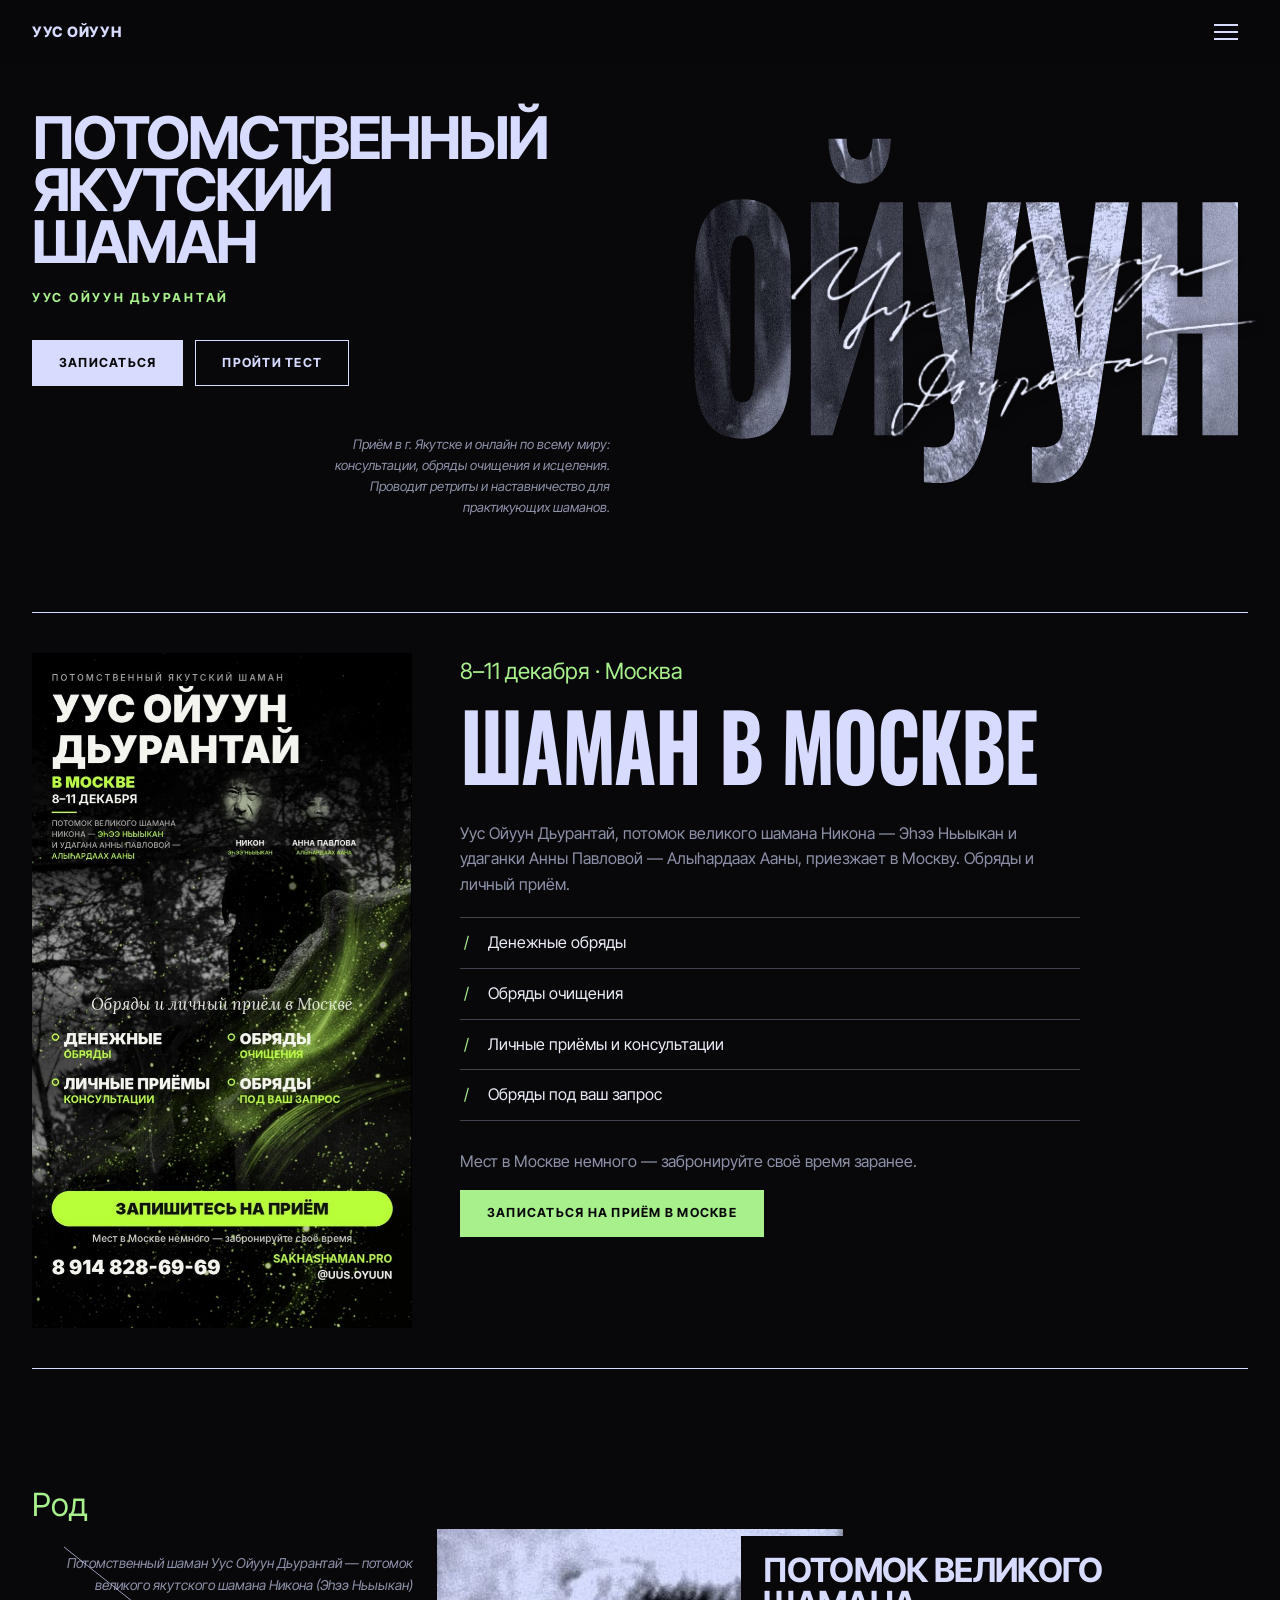
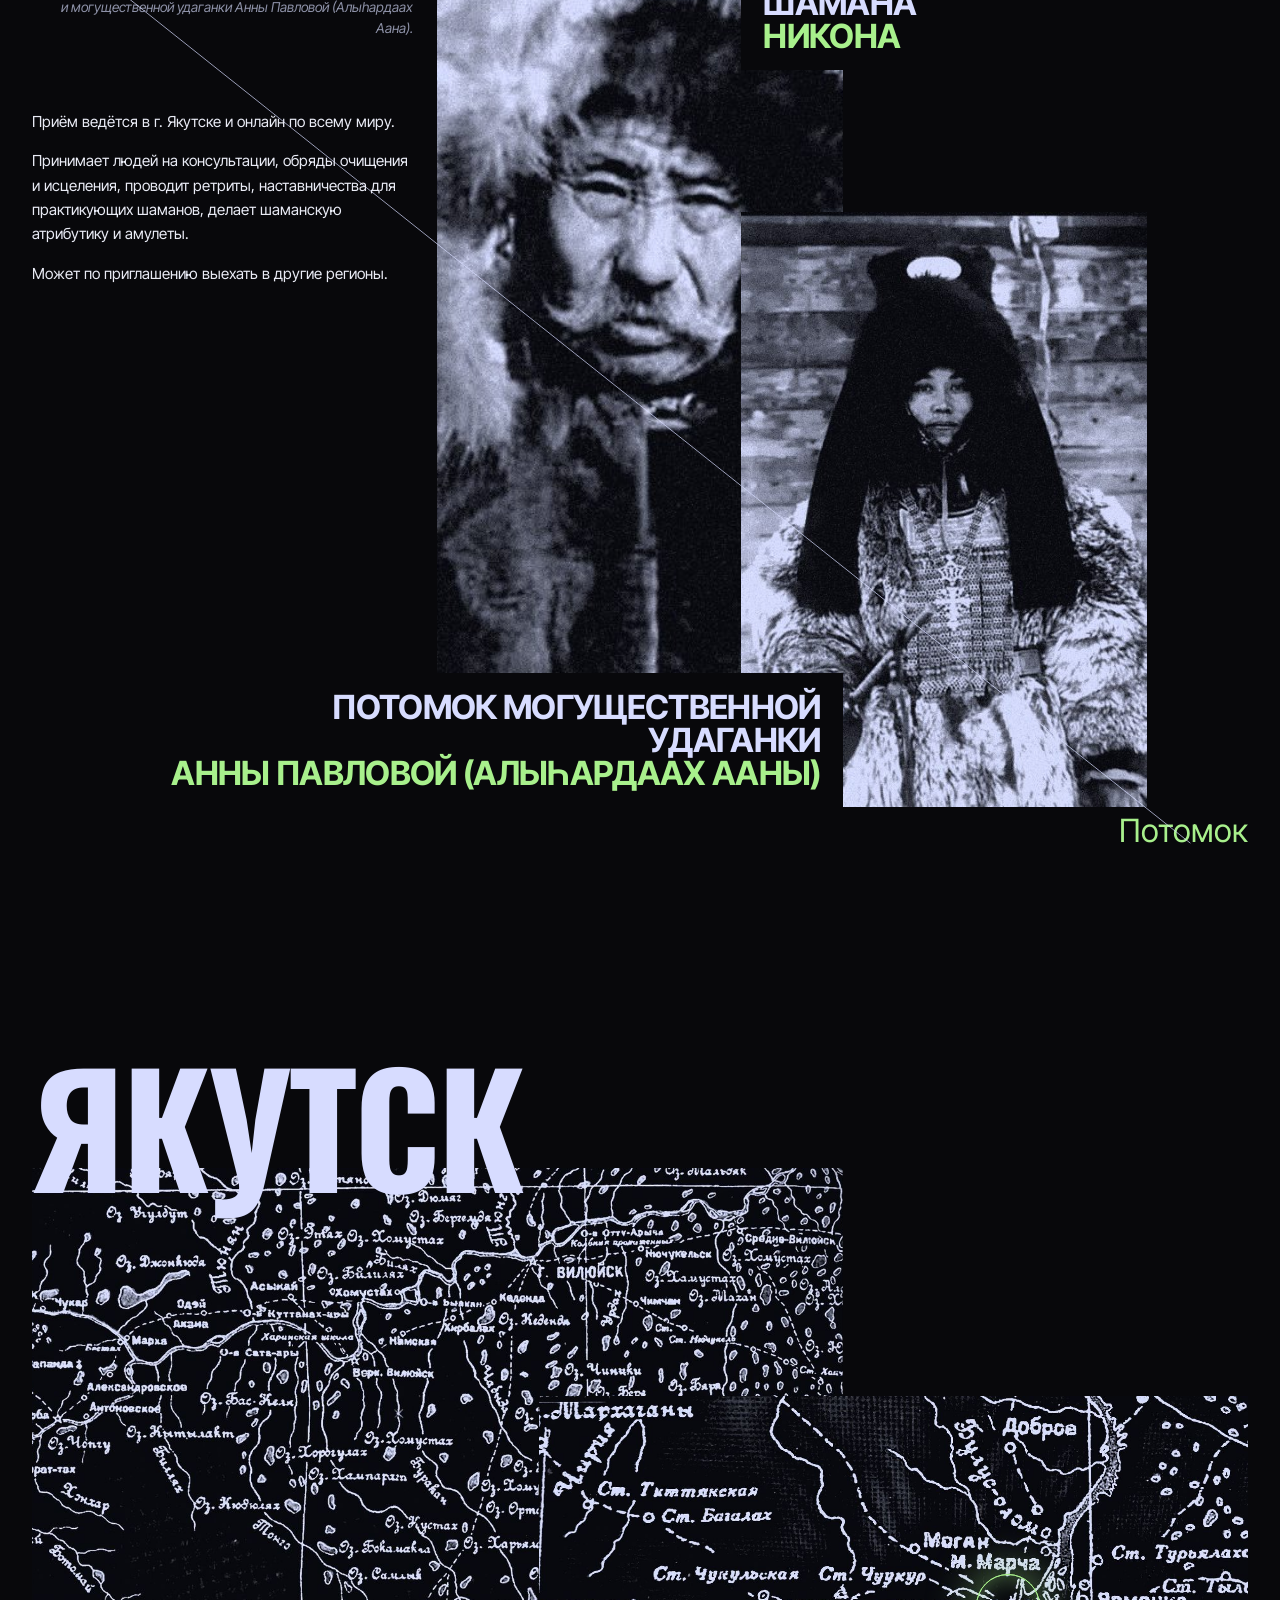
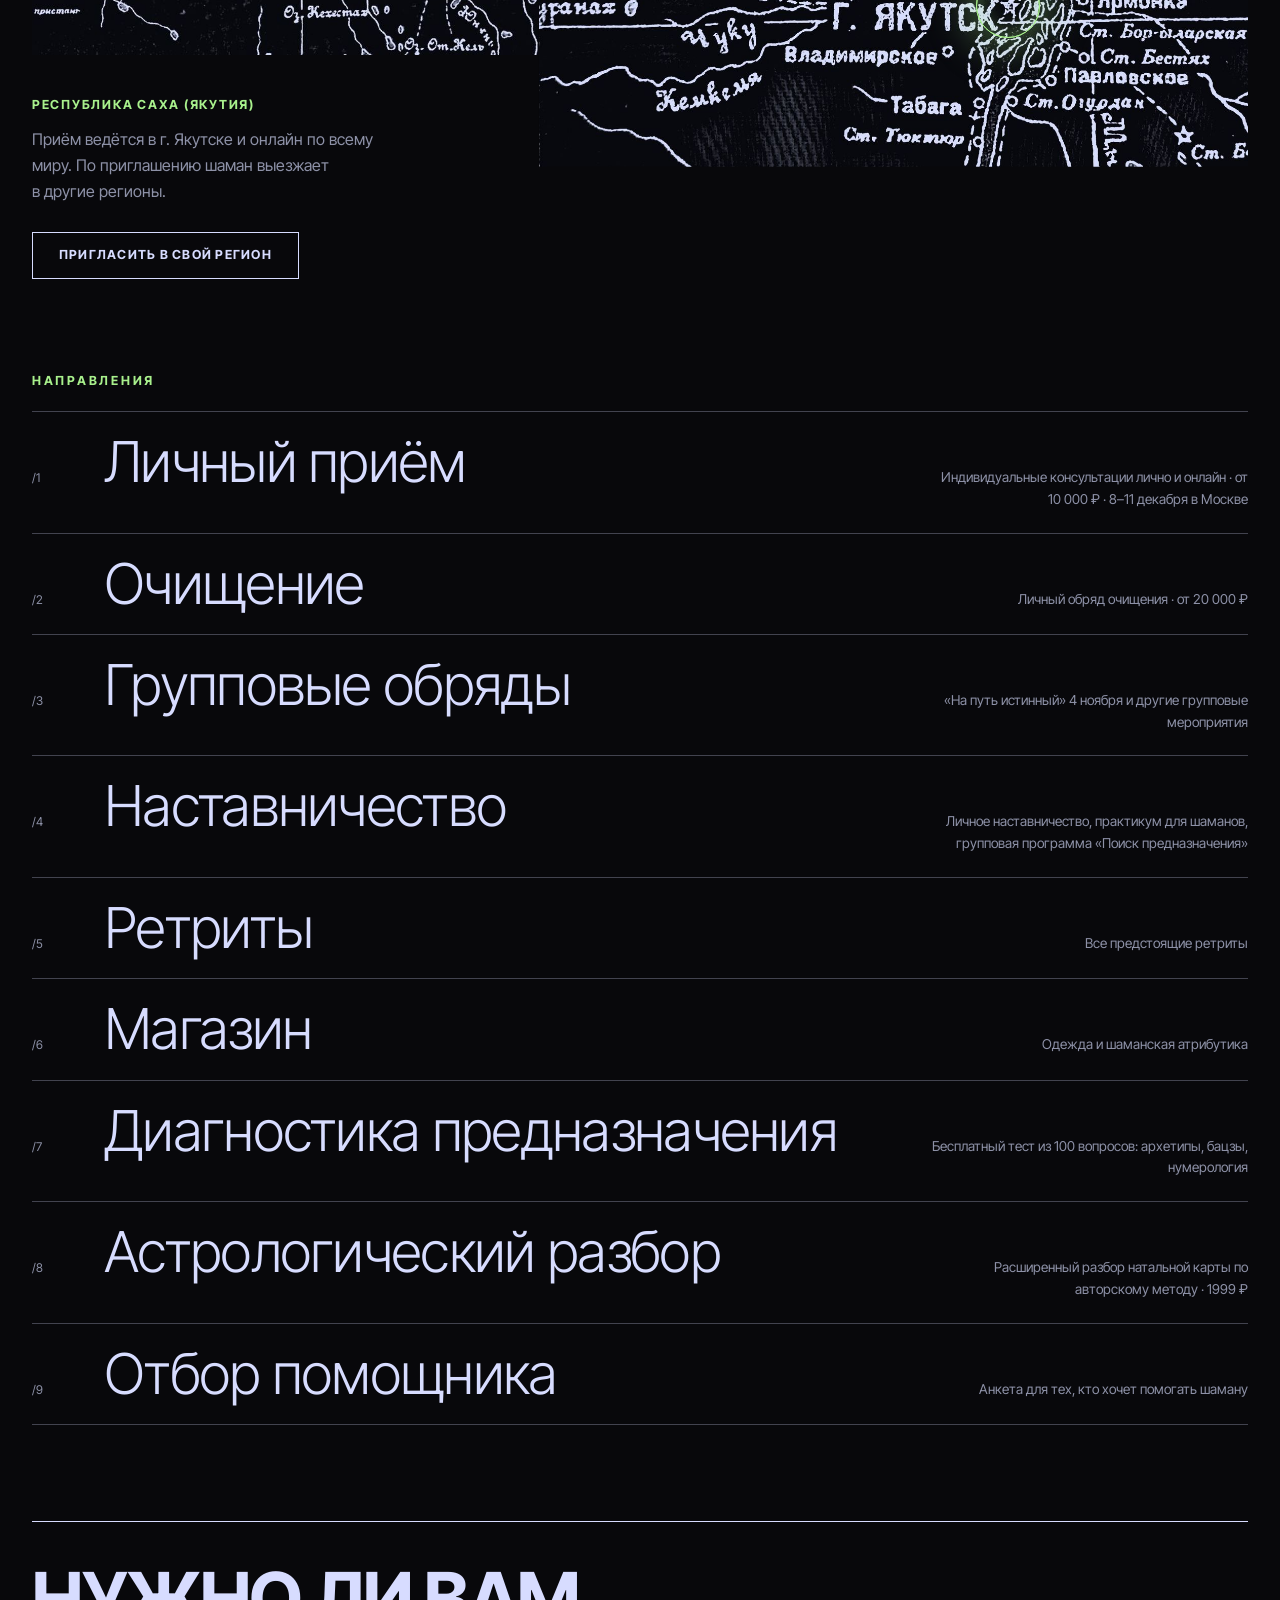
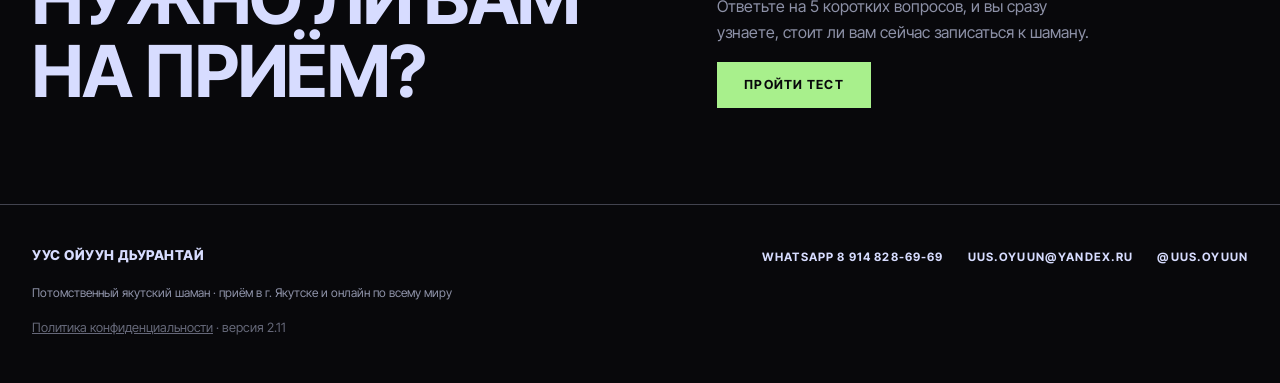
==== index.html @ 23c88236 "Moscow visit Dec 8–11: poster block on the home page and a line in personal consultation Co-Authored" ====
<!doctype html>
<html lang="ru">
<head>
  <meta charset="utf-8">
  <meta name="viewport" content="width=device-width, initial-scale=1">
  <title>Уус Ойуун Дьурантай — потомственный якутский шаман | sakhashaman</title>
  <meta name="description" content="Потомственный якутский шаман Уус Ойуун Дьурантай. Консультации, обряды очищения и исцеления, групповые обряды, ретриты, наставничество, шаманская атрибутика и амулеты. Приём в Якутске и онлайн по всему миру.">
  <meta property="og:title" content="Уус Ойуун Дьурантай — потомственный якутский шаман">
  <meta property="og:description" content="Консультации, обряды очищения и исцеления, ретриты, наставничество, шаманская атрибутика. Якутск.">
  <meta property="og:type" content="website">
  <link rel="icon" href="favicon.svg" type="image/svg+xml">
  <link rel="preconnect" href="https://fonts.googleapis.com">
  <link rel="preconnect" href="https://fonts.gstatic.com" crossorigin>
  <link href="https://fonts.googleapis.com/css2?family=Inter+Tight:ital,wght@0,300;0,400;0,500;0,700;0,800;1,400&family=Oswald:wght@600;700&display=swap" rel="stylesheet">
  <link rel="stylesheet" href="style.css?v=202611021">
</head>
<body>
  <header class="site-header">
    <div class="container header-inner">
      <a href="#home" class="logo" data-tab="home">Уус Ойуун</a>
      <button class="menu-toggle" aria-label="Открыть меню" aria-expanded="false" aria-controls="nav">
        <span></span><span></span><span></span>
      </button>
      <nav id="nav" class="nav" aria-label="Разделы сайта">
        <a href="#home" data-tab="home">Главная</a>
        <a href="#priem" data-tab="priem">Личный приём</a>
        <a href="#ochishchenie" data-tab="ochishchenie">Очищение</a>
        <a href="#gruppovye" data-tab="gruppovye">Групповые обряды</a>
        <a href="#nastavnichestvo" data-tab="nastavnichestvo">Наставничество</a>
        <a href="#retrity" data-tab="retrity">Ретриты</a>
        <a href="#magazin" data-tab="magazin">Магазин</a>
        <a href="#diagnostika" data-tab="diagnostika">Диагностика</a>
        <a href="#astrorazbor" data-tab="astrorazbor">Астроразбор</a>
        <a href="#pomoshnik" data-tab="pomoshnik">Отбор помощника</a>
        <a href="#kontakty" data-tab="kontakty">Контакты</a>
      </nav>
    </div>
  </header>

  <main>
    <!-- ГЛАВНАЯ -->
    <section id="home" class="tab-panel" data-panel="home">

      <!-- Первый экран -->
      <div class="container hero">
        <div class="hero-text">
          <h1 class="hero-title">Потомственный<br>якутский<br>шаман</h1>
          <p class="hero-name">Уус Ойуун Дьурантай</p>
          <div class="hero-actions">
            <a class="btn btn-primary js-wa" data-msg="Здравствуйте! Хочу записаться на консультацию." href="#kontakty">Записаться</a>
            <button class="btn btn-ghost js-quiz-open" type="button">Пройти тест</button>
          </div>
          <p class="hero-note">Приём в г.&nbsp;Якутске и&nbsp;онлайн по всему миру: консультации, обряды очищения и&nbsp;исцеления. Проводит ретриты и&nbsp;наставничество для практикующих шаманов.</p>
        </div>
        <div class="hero-word">
          <span class="photo-word" aria-hidden="true">Ойуун</span>
          <img class="hero-signature" src="img/signature.png" alt="Подпись: Уус Ойуун Дьурантай">
        </div>
      </div>

      <!-- Шаман в Москве -->
      <div class="container">
        <div class="feature feature-poster moscow" id="moskva">
          <figure class="poster">
            <img src="img/moskva-dekabr.jpg" width="720" height="1280" loading="lazy" alt="Афиша: Уус Ойуун Дьурантай в Москве 8–11 декабря — обряды и личный приём">
          </figure>
          <div>
            <p class="eyebrow">8–11 декабря · Москва</p>
            <h2>Шаман в Москве</h2>
            <p>Уус Ойуун Дьурантай, потомок великого шамана Никона — Эһээ Ньыыкан и удаганки Анны Павловой — Алыһардаах Ааны, приезжает в Москву. Обряды и личный приём.</p>
            <ul class="list">
              <li>Денежные обряды</li>
              <li>Обряды очищения</li>
              <li>Личные приёмы и консультации</li>
              <li>Обряды под ваш запрос</li>
            </ul>
            <p>Мест в Москве немного — забронируйте своё время заранее.</p>
            <a class="btn btn-lime js-wa" data-msg="Здравствуйте! Хочу записаться на приём в Москве 8–11 декабря." href="https://wa.me/79148286969" target="_blank" rel="noopener">Записаться на приём в Москве</a>
          </div>
        </div>
      </div>

      <!-- Биография -->
      <div class="container bio">
        <p class="mark bio-mark-top">Род</p>
        <svg class="bio-line" viewBox="0 0 100 100" preserveAspectRatio="none" aria-hidden="true"><line x1="0" y1="0" x2="100" y2="100"/></svg>
        <div class="bio-quote">
          <p>Потомственный шаман Уус Ойуун Дьурантай — потомок великого якутского шамана Никона (Эһээ Ньыыкан) и&nbsp;могущественной удаганки Анны Павловой (Алыһардаах Аана).</p>
        </div>
        <figure class="bio-photo bio-photo-a"><img src="img/shaman.jpg" alt="Якутский шаман в меховой одежде" loading="lazy"></figure>
        <h2 class="bio-bar bio-bar-a">Потомок Великого шамана<br><em>Никона</em></h2>
        <figure class="bio-photo bio-photo-b"><img src="img/udagan.jpg" alt="Якутская удаганка в шапке из медвежьей шкуры и обрядовом наряде" loading="lazy"></figure>
        <h2 class="bio-bar bio-bar-b">Потомок могущественной удаганки<br><em>Анны Павловой (Алыһардаах Ааны)</em></h2>
        <div class="bio-text">
          <p>Приём ведётся в г.&nbsp;Якутске и&nbsp;онлайн по всему миру.</p>
          <p>Принимает людей на консультации, обряды очищения и исцеления, проводит ретриты, наставничества для практикующих шаманов, делает шаманскую атрибутику и&nbsp;амулеты.</p>
          <p>Может по приглашению выехать в другие регионы.</p>
        </div>
        <p class="mark bio-mark-bottom">Потомок</p>
      </div>

      <!-- Карта -->
      <div class="container map">
        <h2 class="map-title">Якутск</h2>
        <figure class="map-old map-old-a"><div class="map-pan"><img src="img/map-vilyuy.jpg" alt="Старая карта Якутии: Вилюйск, Нюрба и озёра вдоль Вилюя" loading="lazy"></div></figure>
        <figure class="map-old map-old-b">
          <div class="map-pan"><img src="img/map-yakutsk.jpg" alt="Старая карта Якутии: город Якутск на Лене" loading="lazy"></div>
          <span class="map-pin" aria-hidden="true"></span>
        </figure>
        <div class="map-text">
          <p class="map-lead">Республика Саха (Якутия)</p>
          <p>Приём ведётся в г.&nbsp;Якутске и&nbsp;онлайн по всему миру. По приглашению шаман выезжает в&nbsp;другие регионы.</p>
          <a class="btn btn-ghost js-wa" data-msg="Здравствуйте! Хотим пригласить вас в наш регион." href="#kontakty">Пригласить в свой регион</a>
        </div>
      </div>

      <!-- Направления -->
      <div class="container services">
        <h2 class="section-title">Направления</h2>
        <ol class="service-list">
          <li><a href="#priem" data-tab="priem"><sup>/1</sup><span class="service-name">Личный приём</span><span class="service-desc">Индивидуальные консультации лично и онлайн · от 10 000 ₽ · 8–11 декабря в Москве</span></a></li>
          <li><a href="#ochishchenie" data-tab="ochishchenie"><sup>/2</sup><span class="service-name">Очищение</span><span class="service-desc">Личный обряд очищения · от 20 000 ₽</span></a></li>
          <li><a href="#gruppovye" data-tab="gruppovye"><sup>/3</sup><span class="service-name">Групповые обряды</span><span class="service-desc">«На путь истинный» 4 ноября и другие групповые мероприятия</span></a></li>
          <li><a href="#nastavnichestvo" data-tab="nastavnichestvo"><sup>/4</sup><span class="service-name">Наставничество</span><span class="service-desc">Личное наставничество, практикум для шаманов, групповая программа «Поиск предназначения»</span></a></li>
          <li><a href="#retrity" data-tab="retrity"><sup>/5</sup><span class="service-name">Ретриты</span><span class="service-desc">Все предстоящие ретриты</span></a></li>
          <li><a href="#magazin" data-tab="magazin"><sup>/6</sup><span class="service-name">Магазин</span><span class="service-desc">Одежда и шаманская атрибутика</span></a></li>
          <li><a href="#diagnostika" data-tab="diagnostika"><sup>/7</sup><span class="service-name">Диагностика предназначения</span><span class="service-desc">Бесплатный тест из 100 вопросов: архетипы, бацзы, нумерология</span></a></li>
          <li><a href="#astrorazbor" data-tab="astrorazbor"><sup>/8</sup><span class="service-name">Астрологический разбор</span><span class="service-desc">Расширенный разбор натальной карты по авторскому методу · 1999 ₽</span></a></li>
          <li><a href="#pomoshnik" data-tab="pomoshnik"><sup>/9</sup><span class="service-name">Отбор помощника</span><span class="service-desc">Анкета для тех, кто хочет помогать шаману</span></a></li>
        </ol>
      </div>

      <!-- Тест -->
      <div class="container">
        <div class="quiz-teaser">
          <h2>Нужно ли вам<br>на приём?</h2>
          <div>
            <p>Ответьте на 5 коротких вопросов, и вы сразу узнаете, стоит ли вам сейчас записаться к шаману.</p>
            <button class="btn btn-lime js-quiz-open" type="button">Пройти тест</button>
          </div>
        </div>
      </div>
    </section>

    <!-- 1. ЛИЧНЫЙ ПРИЁМ -->
    <section id="priem" class="tab-panel" data-panel="priem" hidden>
      <div class="container page">
        <p class="eyebrow">/1</p>
        <h1>Личный приём</h1>
        <p class="page-lead">Индивидуальные консультации · лично и онлайн · от 10 000 ₽</p>
        <div class="page-grid">
          <div>
            <p>
              На личной консультации шаман выслушает ваш вопрос и обратится к духам, чтобы увидеть
              причины происходящего и подсказать путь. Можно прийти с вопросами о здоровье, семье,
              роде, работе, жизненном выборе.
            </p>
            <h3>Онлайн-приём</h3>
            <p>
              Если вы живёте в другом городе или стране, консультация проходит онлайн по видеосвязи.
              Время согласуется заранее, удобный способ связи обсуждается при записи.
            </p>
            <h3>Как проходит</h3>
            <ul class="list">
              <li>Очная встреча в г. Якутске</li>
              <li>Онлайн-приём по видеосвязи из любого города</li>
              <li>По приглашению — выезд в другие регионы</li>
              <li>Время и формат согласуются заранее</li>
            </ul>
          </div>
          <div class="cta-box">
            <p class="cta-moscow"><b>8–11 декабря — приём в Москве.</b> Мест немного.</p>
            <a class="btn btn-lime js-wa" data-msg="Здравствуйте! Хочу записаться на приём в Москве 8–11 декабря." href="https://wa.me/79148286969" target="_blank" rel="noopener">Записаться в Москве</a>
            <p class="price" style="font-size:2rem;font-weight:800;color:var(--frost);margin:14px 0 4px">от 10 000 ₽</p>
            <h3>Записаться на приём</h3>
            <p>Напишите в WhatsApp — согласуем удобный день и время.</p>
            <a class="btn btn-primary js-wa" data-msg="Здравствуйте! Хочу записаться на личную консультацию." href="#kontakty">Написать в WhatsApp</a>
            <a class="btn btn-ghost js-wa" data-msg="Здравствуйте! Хочу записаться на онлайн-приём." href="#kontakty">Записаться онлайн</a>
            <p class="cta-note">Не уверены, нужно ли вам на приём?</p>
            <button class="btn btn-ghost js-quiz-open" type="button">Пройти тест</button>
          </div>
        </div>
      </div>
    </section>

    <!-- 2. ОЧИЩЕНИЕ -->
    <section id="ochishchenie" class="tab-panel" data-panel="ochishchenie" hidden>
      <div class="container page">
        <p class="eyebrow">/2</p>
        <h1>Очищение</h1>
        <p class="page-lead">Личный обряд очищения · от 20 000 ₽</p>
        <div class="page-grid">
          <div>
            <p>
              Обряд очищения снимает тяжесть, накопившуюся на человеке, его доме или роде, и
              восстанавливает связь с силами природы. Шаман также проводит обряды исцеления.
            </p>
            <h3>Перед обрядом</h3>
            <ul class="list">
              <li>Свяжитесь заранее, чтобы выбрать дату</li>
              <li>Шаман расскажет, как подготовиться</li>
              <li>Обряд может быть индивидуальным или для семьи</li>
            </ul>
          </div>
          <div class="cta-box">
            <p class="price" style="font-size:2rem;font-weight:800;color:var(--frost);margin:0 0 4px">от 20 000 ₽</p>
            <p class="cta-note">Личный обряд</p>
            <h3>Записаться на очищение</h3>
            <p>Оставьте заявку в WhatsApp или напишите на почту.</p>
            <a class="btn btn-primary js-wa" data-msg="Здравствуйте! Хочу записаться на обряд очищения." href="#kontakty">Написать в WhatsApp</a>
            <a class="btn btn-ghost" href="mailto:uus.oyuun@yandex.ru?subject=Запись%20на%20обряд%20очищения">Написать на почту</a>
          </div>
        </div>
      </div>
    </section>

    <!-- 3. ГРУППОВЫЕ ОБРЯДЫ -->
    <section id="gruppovye" class="tab-panel" data-panel="gruppovye" hidden>
      <div class="container page">
        <p class="eyebrow">/3</p>
        <h1>Групповые обряды</h1>
        <p class="page-lead">«На путь истинный» и другие групповые мероприятия</p>
        <div class="feature feature-poster">
          <figure class="poster">
            <img src="img/obryad-put.jpg" width="900" height="1600" loading="lazy" alt="Афиша обряда «Сөптөөх суолга турунуу» 4 ноября: шаман с бубном в зимнем лесу">
          </figure>
          <div>
            <p class="eyebrow">4 ноября · с 12:00 · этно-комплекс «Атласов парк» · 3000 ₽ с человека</p>
            <h2>«На путь истинный»</h2>
            <p>
              Групповой обряд для тех, кто чувствует, что сбился с пути, кому не хватает сил,
              кого тревожат беспокойство и страх. Шаман и его ученики работают с бубном, чтобы
              помочь найти свою дорогу и выправить внутреннее состояние.
            </p>
            <ul class="list">
              <li>Тойук — обрядовое песнопение-обращение к духам, очищение</li>
              <li>Обряд: сильная работа с бубном</li>
              <li>Амулет — получат 20 человек, которых отберёт шаман</li>
              <li>Откровенный разговор, ответы на вопросы и советы</li>
            </ul>
            <p>Количество мест ограничено, участие только по предварительной записи.</p>
            <a class="btn btn-primary js-wa" data-msg="Здравствуйте! Хочу участвовать в обряде «На путь истинный» 4 ноября в 12:00." href="#kontakty">Записаться на 4 ноября</a>

            <div class="sah" lang="sah">
              <h3>Сөптөөх суолга турунуу</h3>
              <p><b>Сэтинньи 4 күнүгэр</b><br>Уус Ойуун Дьурантай анал сиэр-туом киэһэтигэр ыҥырар!</p>
              <p>Олоххутугар суолгут буккуллубут курдук буолбут, сэниэҕит тиийбэт, ис санааҕыт тыҥааһыннаах (тревожнай) уонна куттал баар буоллаҕына, бу алгыстаах сиэргэ эрдэттэн суруттарыҥ.</p>
              <p>Бу киэһэ Уус Ойуун Дьурантай уонна кини уһуйуллааччылара күүстээх нэҥири хамсатан, олоххутугар сөптөөх суолу буларгытыгар уонна ис туруккутун көннөрөргө анаан үлэлиэхтэрэ.</p>
              <p><b>Киэһэ хаамыыта (программа):</b></p>
              <ul class="list">
                <li>Тойук, ыраастаныы</li>
                <li>Сиэр-туом (дүҥүрүнэн күүстээх үлэ)</li>
                <li>Харысхал туруоруута</li>
                <li>Ирэ-хоро кэпсэтии, сүбэ-ама</li>
              </ul>
              <p>
                Буолар күнэ: Сэтинньи 4 күнэ<br>
                Буолар сирэ: «Атласов парк» этно-комплекс<br>
                Саҕаланар бириэмэтэ: 12:00 чаастан<br>
                Киирии төлөбүрэ: 3000 солк.
              </p>
              <p><b>Миэстэ хааччахтаах, эрдэттэн сурутуунан эрэ!</b><br>Билсэр нүөмэргит: <a href="https://wa.me/79148286969" target="_blank" rel="noopener">+79148286969</a></p>
            </div>
          </div>
        </div>
        <h3>Другие мероприятия</h3>
        <p>
          Шаман проводит групповые обряды для коллективов, семей и сообществ, в том числе по
          приглашению в других регионах. Расписание ближайших обрядов уточняйте в WhatsApp
          или в Instagram <a href="https://instagram.com/uus.oyuun" target="_blank" rel="noopener">@uus.oyuun</a>.
        </p>
      </div>
    </section>

    <!-- 4. НАСТАВНИЧЕСТВО -->
    <section id="nastavnichestvo" class="tab-panel" data-panel="nastavnichestvo" hidden>
      <div class="container page">
        <p class="eyebrow">/4</p>
        <h1>Наставничество</h1>
        <p class="page-lead">Личное наставничество · практикум для шаманов · поиск предназначения</p>

        <div class="feature feature-poster" id="lichnoe-nastavnichestvo">
          <figure class="poster">
            <video src="video/nastavnichestvo.mp4" poster="img/nastavnichestvo.jpg" width="720" height="992" autoplay muted loop playsinline preload="metadata" aria-label="Афиша личного наставничества: шаман с бубном, вокруг бубна светится энергия"></video>
          </figure>
          <div>
            <p class="eyebrow">Программа наставничества · 2 места</p>
            <h2>Личное наставничество</h2>
            <p>Путь от первых знаний до самостоятельной практики — у шамана Уус Ойуун Дьурантай, потомка великого шамана Никона — Эһээ Ньыыкан и удаганки Анны Павловой — Алыһардаах Ааны. Для тех, кто почувствовал призвание или уже идёт по шаманскому пути и хочет опоры в традиции рода.</p>
            <ul class="list">
              <li>Личная работа с шаманом</li>
              <li>Теория и практика</li>
              <li>Обряд благословения</li>
              <li>Сопровождение первых сессий</li>
            </ul>
            <p class="price">стоимость — по запросу</p>
            <p>В программе 2 места. Напишите в WhatsApp — шаман расскажет о программе и стоимости.</p>
            <a class="btn btn-primary js-wa" data-msg="Здравствуйте! Хочу записаться на личное наставничество." href="https://wa.me/79148286969" target="_blank" rel="noopener">Записаться</a>
          </div>
        </div>

        <div class="feature" id="praktikum">
          <p class="eyebrow">Ноябрь — декабрь · 4 дня · очно в Якутске · 16:00–20:00</p>
          <h2>Практикум для шаманов</h2>
          <p>Практические занятия для практикующих шаманов и удаганок: защита, большие обряды, транс, работа с сущностями и лечение — по методикам рода Никона. Занятия проходят очно в Якутске, каждый день с 16:00 до 20:00.</p>
          <div class="events">
            <article class="event">
              <div class="event-date"><span class="event-day">28</span><span class="event-month">ноября · суббота · 16:00–20:00</span></div>
              <div class="event-body">
                <h3>Защита и большие обряды</h3>
                <p>Способы защиты шамана на обрядах. Как проводить большие обряды. Как безопасно входить в транс и выходить из него. Конкретные вещи-сопровождающие.</p>
              </div>
            </article>
            <article class="event">
              <div class="event-date"><span class="event-day">29</span><span class="event-month">ноября · воскресенье · 16:00–20:00</span></div>
              <div class="event-body">
                <h3>Абаасы и сущности</h3>
                <p>Борьба и изгнание абаасы и сущностей, охота.</p>
              </div>
            </article>
            <article class="event">
              <div class="event-date"><span class="event-day">5</span><span class="event-month">декабря · суббота · 16:00–20:00</span></div>
              <div class="event-body">
                <h3>Лечение</h3>
                <p>Кейсы лечения, методики от Никона.</p>
              </div>
            </article>
            <article class="event">
              <div class="event-date"><span class="event-day">6</span><span class="event-month">декабря · воскресенье · 16:00–20:00</span></div>
              <div class="event-body">
                <h3>Разбор и советы</h3>
                <p>Разбор, ответы на вопросы и советы шаманам. Разбор техник присутствующих (по желанию), исправление техники по запросу.</p>
              </div>
            </article>
          </div>
          <ul class="list price-list">
            <li><span>Все 4 дня</span><b>80 000 ₽</b></li>
            <li><span>Один уикенд (2 дня)</span><b>50 000 ₽</b></li>
            <li><span>Один день</span><b>30 000 ₽</b></li>
          </ul>
          <a class="btn btn-primary js-wa" data-msg="Здравствуйте! Хочу на практикум для шаманов в Якутске (28–29 ноября, 5–6 декабря, 16:00–20:00)." href="#kontakty">Записаться на практикум</a>
        </div>

        <div class="feature feature-poster" id="soprovozhdenie">
          <figure class="poster">
            <video src="video/poisk-prednaznacheniya.mp4" poster="img/poisk-prednaznacheniya.jpg" width="720" height="1288" autoplay muted loop playsinline preload="metadata" aria-label="Разные люди стоят у света, энергия по спирали поднимается к сфере мечтаний: путешествия, машина, дом, учёба, искусство, кухня, спорт"></video>
          </figure>
          <div>
            <p class="eyebrow">Групповая программа · до 15 человек · 13 ноября — 12 декабря</p>
            <h2>Поиск предназначения</h2>
            <p>Месяц групповой работы для тех, кто в поиске себя и своего дела. Шаман и психолог помогают понять, в чём ваш путь и дар, и пройти от вопроса «кто я и чем мне заниматься» до первых шагов в своём деле.</p>
            <ul class="list">
              <li>Групповая работа с психологом, арт-терапия, медитации</li>
              <li>Индивидуальная работа с шаманом</li>
              <li>Индивидуальная работа с психологом</li>
              <li>Групповая работа с шаманом</li>
              <li>Обряд и мини-выпускной</li>
            </ul>
            <ul class="list price-list">
              <li><span>Даты</span><b>13 ноября — 12 декабря</b></li>
              <li><span>Занятия</span><b>по выходным с 10:00</b></li>
              <li><span>Группа</span><b>до 15 человек</b></li>
            </ul>
            <p class="price" data-until="2026-11-12T00:00:00+09:00" data-after="80 000 ₽">49 000 ₽</p>
            <p data-until="2026-11-12T00:00:00+09:00" data-after="">Цена 49 000 ₽ — при записи до 11 ноября включительно. С 12 ноября — 80 000 ₽.</p>
            <p>Чтобы понять себя ещё до начала, можно пройти бесплатную <a href="#diagnostika" data-tab="diagnostika">диагностику предназначения</a> или <a href="#astrorazbor" data-tab="astrorazbor">астрологический разбор</a>.</p>
            <a class="btn btn-primary js-wa" data-msg="Здравствуйте! Хочу на групповую программу «Поиск предназначения» (13 ноября — 12 декабря)." href="#kontakty">Записаться в группу</a>
          </div>
        </div>
      </div>
    </section>

    <!-- 5. РЕТРИТЫ -->
    <section id="retrity" class="tab-panel" data-panel="retrity" hidden>
      <div class="container page">
        <p class="eyebrow">/5</p>
        <h1>Ретриты</h1>
        <p class="page-lead">Все предстоящие ретриты</p>
        <p>
          Ретрит — это несколько дней на земле Якутии вдали от городской суеты: обряды, практики,
          общение с шаманом и природой.
        </p>
        <!-- Чтобы добавить ретрит: скопируйте блок <article class="event"> и заполните дату, название и описание. -->
        <div class="events">
          <article class="event">
            <div class="event-date"><span class="event-day">—</span><span class="event-month">Дата уточняется</span></div>
            <div class="event-body">
              <h3>Ближайший ретрит</h3>
              <p>Даты и программа предстоящих ретритов публикуются в Instagram
                <a href="https://instagram.com/uus.oyuun" target="_blank" rel="noopener">@uus.oyuun</a>.
                Чтобы узнать подробности и забронировать место, напишите в WhatsApp.</p>
              <a class="btn btn-primary js-wa" data-msg="Здравствуйте! Хочу узнать о ближайшем ретрите." href="#kontakty">Узнать подробности</a>
            </div>
          </article>
        </div>
      </div>
    </section>

    <!-- 6. МАГАЗИН -->
    <section id="magazin" class="tab-panel" data-panel="magazin" hidden>
      <div class="container page">
        <p class="eyebrow">/6</p>
        <h1>Магазин</h1>
        <p class="page-lead">Одежда и шаманская атрибутика</p>
        <p>
          Все изделия шаман создаёт сам, по традициям саха. Возможно изготовление на заказ.
          Чтобы узнать цену и наличие, нажмите «Заказать».
        </p>
        <div class="feature feature-poster shop-featured" id="amulet-gagara">
          <figure class="poster">
            <video src="video/gagara.mp4" poster="img/amulet-zashchitnyy-2.jpg" width="720" height="1002" autoplay muted loop playsinline preload="metadata" aria-label="Амулет «Гагара»: энергия из бубна шамана входит в металлическую птицу"></video>
          </figure>
          <div>
            <p class="eyebrow">В наличии · 8 000 ₽</p>
            <h2>Амулет «Гагара»</h2>
            <p>Оберег от потомков великого шамана Никона — Эhээ Ньыыкан и удаганки Анны Павловой — Алыhардаах Ааны, от Уус Ойуун Дьурантай. Защитный оберег в виде гагары — птицы, которая соединяет миры. Ручная работа, металлический сплав.</p>
            <ul class="list">
              <li>Защищает от негативной энергии</li>
              <li>Даёт силу и уверенность</li>
              <li>Связь с природой и родом</li>
              <li>Ручная работа, металлический сплав</li>
            </ul>
            <p class="price">8 000 ₽</p>
            <p>Доставка Почтой России входит в стоимость. По Якутску — доставка по адресу, по согласованию.</p>
            <a class="btn btn-primary js-wa" data-msg="Здравствуйте! Хочу купить амулет «Гагара» за 8 000 ₽." href="#kontakty">Купить амулет</a>
          </div>
        </div>

        <div class="feature feature-poster shop-featured" id="amulet-lunnyy-zayats">
          <figure class="poster">
            <video src="video/lunnyy-zayats.mp4" poster="img/lunnyy-zayats-poster.jpg" width="720" height="992" autoplay muted loop playsinline preload="metadata" aria-label="Оберег здоровья «Лунный заяц» — металлический заяц на полумесяце"></video>
          </figure>
          <div>
            <p class="eyebrow">В наличии · 10 000 ₽</p>
            <h2>Оберег «Лунный заяц»</h2>
            <p>Оберег здоровья для защиты от болезней — от потомков великого шамана Никона — Эhээ Ньыыкан и удаганки Анны Павловой — Алыhардаах Ааны, от Уус Ойуун Дьурантай. Как лунный заяц легко уходит от погони — так и оберег уводит хвори прочь.</p>
            <ul class="list">
              <li>Оберегает здоровье от болезней</li>
              <li>Лунная сила восстанавливает энергию</li>
              <li>Связь с природой и родом</li>
              <li>Металл, ручная работа</li>
            </ul>
            <p class="price">10 000 ₽</p>
            <p>В наличии. Доступен корпоративный заказ — для коллективов и в подарок партнёрам. Доставка Почтой России входит в стоимость. По Якутску — доставка по адресу, по согласованию.</p>
            <div class="shop-actions">
              <a class="btn btn-primary js-wa" data-msg="Здравствуйте! Хочу купить оберег «Лунный заяц» за 10 000 ₽." href="#kontakty">Купить оберег</a>
              <a class="btn btn-ghost js-wa" data-msg="Здравствуйте! Интересует корпоративный заказ оберегов «Лунный заяц»." href="#kontakty">Корпоративный заказ</a>
            </div>
          </div>
        </div>

        <div class="feature feature-poster shop-featured" id="shamanskaya-odezhda">
          <figure class="poster">
            <img src="img/zhilet-udagan.jpg" width="720" height="960" loading="lazy" alt="Обрядовый нарядный жилет для удаган: светлая кожа, мех на проймах, на груди горностай и гагара">
          </figure>
          <div>
            <p class="eyebrow">Шаманская одежда · под заказ</p>
            <h2>Обрядовый нарядный жилет для удаган</h2>
            <p>Мы шьём защитную обрядовую одежду из различных типов кожи. Шаман видит ваших тотемных и усиливает их в металлических оберегах шаманской одежды.</p>
            <ul class="list">
              <li>Тотемные: горностай, гагара</li>
              <li>Разные типы кожи, отделка мехом</li>
              <li>Металлические обереги с тотемными животными</li>
              <li>Ручная работа</li>
            </ul>
            <p>Фасон, кожу и тотемы обсуждаем при заказе, стоимость — по запросу.</p>
            <a class="btn btn-primary js-wa" data-msg="Здравствуйте! Хочу заказать шаманскую одежду (обрядовый жилет)." href="https://wa.me/79148286969" target="_blank" rel="noopener">Заказать</a>
          </div>
        </div>

        <!-- Чтобы добавить товар: скопируйте блок <article class="product">, укажите название, описание и, при желании, фото в <div class="product-img">. -->
        <div class="products">
          <article class="product">
            <div class="product-img"><svg viewBox="0 0 100 100" aria-hidden="true"><circle cx="50" cy="50" r="38" fill="none" stroke="currentColor" stroke-width="2"/><circle cx="50" cy="50" r="30" fill="none" stroke="currentColor" stroke-width="1"/><path d="M50 20v60M20 50h60" stroke="currentColor" stroke-width="1.5"/></svg></div>
            <h3>Шаманский бубен (дүҥүр)</h3>
            <p>Изготавливается вручную на заказ.</p>
            <a class="btn btn-small js-wa" data-msg="Здравствуйте! Интересует шаманский бубен." href="#kontakty">Заказать</a>
          </article>
          <article class="product">
            <div class="product-img"><img src="img/zhilet-udagan.jpg" loading="lazy" alt="Обрядовый жилет для удаган"></div>
            <h3>Шаманская одежда</h3>
            <p>Защитная обрядовая одежда из разных типов кожи. Шаман смотрит ваших тотемных животных и усиливает их.</p>
            <a class="btn btn-small js-wa" data-msg="Здравствуйте! Интересует шаманская одежда." href="#kontakty">Заказать</a>
          </article>
          <article class="product">
            <div class="product-img"><img src="img/amulet-zashchitnyy-2.jpg" loading="lazy" alt="Амулет «Гагара»"></div>
            <h3>Амулеты</h3>
            <p>«Гагара» — 8 000 ₽ и «Лунный заяц» — 10 000 ₽, в наличии. Доставка Почтой России включена.</p>
            <a class="btn btn-small js-wa" data-msg="Здравствуйте! Интересуют амулеты." href="#kontakty">Заказать</a>
          </article>
          <article class="product">
            <div class="product-img"><svg viewBox="0 0 100 100" aria-hidden="true"><path d="M50 12v76" stroke="currentColor" stroke-width="2"/><path d="M50 30l-16-10M50 30l16-10M50 50l-20-10M50 50l20-10M50 70l-14-8M50 70l14-8" stroke="currentColor" stroke-width="1.5"/></svg></div>
            <h3>Шаманская атрибутика</h3>
            <p>Предметы для обрядов и практики.</p>
            <a class="btn btn-small js-wa" data-msg="Здравствуйте! Интересует шаманская атрибутика." href="#kontakty">Заказать</a>
          </article>
        </div>
      </div>
    </section>

    <!-- 7. ДИАГНОСТИКА ПРЕДНАЗНАЧЕНИЯ (вопросы и расчёты в diag.js) -->
    <section id="diagnostika" class="tab-panel" data-panel="diagnostika" hidden>
      <div class="container page">
        <p class="eyebrow">/7</p>
        <h1>Диагностика предназначения</h1>
        <p class="page-lead">Распаковка личности · 5 блоков по 20 вопросов · 15–20 минут</p>
        <div class="diag-intro">
          <p>Тест помогает понять, что вам по-настоящему нравится делать, в чём ваш талант и как превратить его в доход. В основе — архетипы личности, психологический портрет, учение о пяти стихиях, а по дате рождения считаются бацзы, нумерология и знак зодиака.</p>
          <p>Отвечайте быстро, первым чувством. Ответы сохраняются в вашем браузере, поэтому можно прерваться и продолжить позже.</p>
        </div>
        <div id="diag" class="diag" aria-live="polite">
          <div class="diag-stage"></div>
        </div>
      </div>
    </section>

    <!-- 8. АСТРОЛОГИЧЕСКИЙ РАЗБОР (платный; расчёты в astro-calc.js, отчёт в astro.js) -->
    <section id="astrorazbor" class="tab-panel" data-panel="astrorazbor" hidden>
      <div class="container page">
        <p class="eyebrow">/8</p>
        <h1>Астрологический разбор</h1>
        <p class="page-lead">Авторский метод · расширенный разбор натальной карты · 1999 ₽</p>
        <div class="astro-intro">
          <p>Полный портрет человека по всем фронтам: психологические тесты и профориентация, западная и ведическая астрология, китайская астрология бацзы и астрокартография. Все методы сведены в один ответ без противоречий: кто вы, в каком деле раскроетесь, где и когда действовать.</p>
          <ul class="astro-includes">
            <li><sup>/1</sup>Психологический портрет: тест «Большая пятёрка» и архетипы Юнга</li>
            <li><sup>/2</sup>Профориентация по Холланду и подходящие профессии</li>
            <li><sup>/3</sup>Западный гороскоп: планеты, дома, аспекты, узлы, Лилит</li>
            <li><sup>/4</sup>Ведическая астрология: лагна, накшатры, Раху и Кету, даши</li>
            <li><sup>/5</sup>Бацзы: четыре столпа, полезные стихии, звёзды, такты удачи</li>
            <li><sup>/6</sup>Астрокартография: города для карьеры, денег, любви и жизни</li>
            <li><sup>/7</sup>Периоды жизни по десятилетиям и рекомендации</li>
          </ul>
          <p>Понадобятся дата, время и место рождения. Если время неизвестно, разбор всё равно будет, но без домов, асцендента и линий городов.</p>
        </div>
        <div id="astro" class="diag astro" aria-live="polite">
          <div class="astro-stage"></div>
        </div>
      </div>
    </section>

    <!-- 9. ОТБОР ПОМОЩНИКА (анкета и тест на эго в helper.js) -->
    <section id="pomoshnik" class="tab-panel" data-panel="pomoshnik" hidden>
      <div class="container page">
        <p class="eyebrow">/9</p>
        <h1>Отбор помощника</h1>
        <p class="page-lead">Анкета для тех, кто хочет помогать шаману · 15 минут</p>
        <div class="diag-intro">
          <p>Шаман ищет помощников на обряды, ретриты и приёмы. Расскажите о себе, о своём опыте и о том, почему вам это близко. В конце — короткий тест.</p>
          <p>Анкету читает сам шаман. Если вы подойдёте, с вами свяжутся по телефону или в WhatsApp.</p>
        </div>
        <div id="helper" class="diag"></div>
      </div>
    </section>

    <!-- КОНТАКТЫ -->
    <section id="kontakty" class="tab-panel" data-panel="kontakty" hidden>
      <div class="container page">
        <h1>Контакты</h1>
        <p class="page-lead">Приём в г. Якутске и онлайн по всему миру · выезд в другие регионы по приглашению</p>
        <div class="contacts">
          <a class="contact js-wa" data-msg="Здравствуйте!" href="https://wa.me/79148286969" target="_blank" rel="noopener">
            <span class="contact-label">WhatsApp</span>
            <span class="contact-value">8 914 828-69-69</span>
          </a>
          <a class="contact" href="mailto:uus.oyuun@yandex.ru">
            <span class="contact-label">Почта</span>
            <span class="contact-value">uus.oyuun@yandex.ru</span>
          </a>
          <a class="contact" href="https://instagram.com/uus.oyuun" target="_blank" rel="noopener">
            <span class="contact-label">Instagram</span>
            <span class="contact-value">@uus.oyuun</span>
          </a>
        </div>
      </div>
    </section>
  </main>

  <!-- Тест «Нужно ли вам на приём?». Вопросы и ответы задаются в script.js (QUIZ). -->
  <div class="quiz" id="quiz" role="dialog" aria-modal="true" aria-label="Тест: нужно ли вам на приём" hidden>
    <div class="quiz-backdrop" data-quiz-close></div>
    <div class="quiz-window">
      <button class="quiz-close" type="button" data-quiz-close aria-label="Закрыть">&times;</button>
      <div class="quiz-progress" aria-hidden="true"></div>
      <div class="quiz-stage" aria-live="polite"></div>
    </div>
  </div>

  <footer class="site-footer">
    <div class="container footer-inner">
      <p class="footer-name">Уус Ойуун Дьурантай</p>
      <div class="footer-links">
        <a class="js-wa" data-msg="Здравствуйте!" href="https://wa.me/79148286969" target="_blank" rel="noopener">WhatsApp 8 914 828-69-69</a>
        <a href="mailto:uus.oyuun@yandex.ru">uus.oyuun@yandex.ru</a>
        <a href="https://instagram.com/uus.oyuun" target="_blank" rel="noopener">@uus.oyuun</a>
      </div>
      <p class="footer-place">Потомственный якутский шаман · приём в г. Якутске и онлайн по всему миру</p>
      <p class="footer-legal"><a href="privacy.html">Политика конфиденциальности</a> · версия 2.11</p>
    </div>
  </footer>

  <script src="script.js?v=202611021"></script>
  <script src="diag.js?v=202611021"></script>
  <script src="vendor/astronomy-2.1.19.min.js"></script>
  <script src="cities.js?v=202611021"></script>
  <script src="astro-calc.js?v=202611021"></script>
  <script src="astro.js?v=202611021"></script>
  <script src="pdf.js?v=202611021"></script>
  <script src="helper.js?v=202611021"></script>
</body>
</html>
---- style.css ----
/* Чёрный лист, холодные чёрно-синие фото, крупный гротеск заглавными,
   узкий шрифт с фотографией внутри букв, тонкие диагонали и бледно-зелёные отметки */
:root {
  color-scheme: dark;
  --ink: #08080b;
  --panel: #111117;
  --frost: #d7dcff;
  --text: #e9ebf5;
  --dim: #8d91a7;
  --moss: #a8f08c;
  --line: rgba(215, 220, 255, .28);
  --grotesk: 'Inter Tight', 'Helvetica Neue', Arial, sans-serif;
  --narrow: 'Oswald', 'Arial Narrow', Impact, sans-serif;
}

* { box-sizing: border-box; }
html { scroll-behavior: smooth; }
body {
  margin: 0;
  background: var(--ink);
  color: var(--text);
  font-family: var(--grotesk);
  font-size: 16px;
  line-height: 1.6;
  -webkit-font-smoothing: antialiased;
}
img, svg { max-width: 100%; }
a { color: var(--frost); }
h1, h2, h3 { font-family: var(--grotesk); font-weight: 700; line-height: 1; margin: 0 0 .5em; text-transform: uppercase; letter-spacing: -.02em; text-wrap: balance; }
h1 { font-size: clamp(2.6rem, 7vw, 5.6rem); color: var(--frost); }
h2 { font-size: clamp(1.8rem, 4vw, 3rem); color: var(--frost); }
h3 { font-size: 1.15rem; letter-spacing: 0; }
p { margin: 0 0 1em; }
a:focus-visible, button:focus-visible { outline: 2px solid var(--moss); outline-offset: 3px; }

.container { width: 100%; max-width: 1280px; margin: 0 auto; padding: 0 32px; }

/* Шапка */
.site-header {
  position: sticky; top: 0; z-index: 20;
  background: rgba(8, 8, 11, .9);
  backdrop-filter: blur(8px);
}
.header-inner { display: flex; align-items: center; justify-content: space-between; height: 64px; gap: 24px; }
.logo { color: var(--frost); text-decoration: none; font-weight: 800; text-transform: uppercase; letter-spacing: .04em; font-size: .9rem; white-space: nowrap; }
.nav { display: flex; gap: 20px; counter-reset: nav; }
.nav a {
  color: var(--dim); text-decoration: none; font-size: .7rem; font-weight: 700;
  text-transform: uppercase; letter-spacing: .08em; padding: 6px 0; white-space: nowrap;
  transition: color .2s;
}
.nav a:hover, .nav a[aria-current="page"] { color: var(--frost); }
.nav a[aria-current="page"]::before { content: '/ '; color: var(--moss); }
.menu-toggle { display: none; background: none; border: 0; padding: 10px; cursor: pointer; }
.menu-toggle span { display: block; width: 24px; height: 2px; margin: 5px 0; background: var(--frost); }

/* Кнопки */
.btn {
  display: inline-block; font-family: var(--grotesk); text-decoration: none; text-transform: uppercase;
  font-weight: 700; font-size: .78rem; letter-spacing: .1em; line-height: 1;
  padding: 16px 26px; border: 1px solid var(--frost); border-radius: 0; cursor: pointer;
  transition: background .2s, color .2s, border-color .2s;
}
.btn-primary { background: var(--frost); color: var(--ink); }
.btn-primary:hover { background: var(--moss); border-color: var(--moss); }
.btn-ghost { background: transparent; color: var(--frost); }
.btn-ghost:hover { border-color: var(--moss); color: var(--moss); }
.btn-lime { background: var(--moss); border-color: var(--moss); color: var(--ink); }
.btn-lime:hover { background: var(--frost); border-color: var(--frost); }
.btn-small { padding: 12px 18px; font-size: .7rem; background: transparent; color: var(--frost); }
.btn-small:hover { background: var(--frost); color: var(--ink); }

/* Первый экран: слово ОЙУУН с фотографией бубна внутри букв, подпись поверх */
.hero {
  position: relative; display: grid; grid-template-columns: minmax(0, 1fr) minmax(0, 1.05fr);
  gap: 32px; padding-top: 48px; padding-bottom: 72px; align-items: start;
}
.hero-title { font-size: clamp(2.3rem, 4.6vw, 4.7rem); line-height: .88; letter-spacing: -.035em; margin-bottom: .35em; }
.hero-name { font-size: .78rem; font-weight: 700; text-transform: uppercase; letter-spacing: .22em; color: var(--moss); margin-bottom: 32px; }
.hero-actions { display: flex; gap: 12px; flex-wrap: wrap; margin-bottom: 48px; }
.hero-note { max-width: 320px; margin-left: auto; text-align: right; font-size: .82rem; font-style: italic; color: var(--dim); }
.hero-word { position: relative; text-align: right; }
.photo-word {
  display: block; font-family: var(--narrow); font-weight: 700; text-transform: uppercase;
  font-size: clamp(5rem, 15.5vw, 15rem); line-height: .82; letter-spacing: -.01em;
  color: var(--frost);
  background: url("img/drum.jpg") center 62% / cover;
  -webkit-background-clip: text; background-clip: text; -webkit-text-fill-color: transparent;
  /* верхний отступ, чтобы дужка над Й не обрезалась */
  padding-top: .26em; padding-bottom: .5em;
  transform: scaleY(1.45); transform-origin: top right;
}
.hero-signature {
  position: absolute; right: -2%; bottom: -6%; width: 78%;
  filter: drop-shadow(0 2px 6px rgba(0, 0, 0, .9));
}
/* Биография — коллаж */
.bio {
  position: relative; display: grid; grid-template-columns: repeat(12, minmax(0, 1fr));
  grid-auto-rows: minmax(40px, auto); padding-top: 72px; padding-bottom: 96px; margin-bottom: 40px;
}
.mark { font-size: 2rem; color: var(--moss); margin: 0; line-height: 1; }
.bio-mark-top { grid-column: 1 / 4; grid-row: 1; }
.bio-mark-bottom { grid-column: 10 / 13; grid-row: 7; text-align: right; align-self: end; }
.bio-line { position: absolute; left: 5%; top: 130px; width: 88%; height: calc(100% - 230px); overflow: visible; pointer-events: none; z-index: 3; }
.bio-line line { stroke: var(--frost); stroke-width: 1; vector-effect: non-scaling-stroke; opacity: .7; }
.bio-quote { grid-column: 1 / 5; grid-row: 2; align-self: center; text-align: right; padding: 24px 24px 24px 0; font-size: .85rem; color: var(--dim); font-style: italic; }
.bio-photo { margin: 0; overflow: hidden; background: var(--panel); }
.bio-photo img { display: block; width: 100%; height: 100%; object-fit: cover; }
.bio-photo-a { grid-column: 5 / 9; grid-row: 2 / 6; z-index: 1; min-height: 560px; }
.bio-photo-a img { object-position: center 42%; }
.bio-photo-b { grid-column: 8 / 12; grid-row: 4 / 7; z-index: 2; margin-top: 60px; }
.bio-photo-b img { object-position: center 25%; }
.bio-bar {
  background: var(--ink); z-index: 4; margin: 0; padding: 18px 22px; font-size: clamp(1.3rem, 2.6vw, 2.2rem);
  line-height: .98; align-self: center;
}
.bio-bar em { font-style: normal; color: var(--moss); }
.bio-bar-a { grid-column: 8 / 13; grid-row: 2; text-align: left; }
.bio-bar-b { grid-column: 2 / 9; grid-row: 6; text-align: right; }
.bio-text {
  grid-column: 1 / 5; grid-row: 3 / 6; align-self: start; padding: 32px 28px 0 0; z-index: 4;
  font-size: .95rem; color: var(--text);
}

/* Карта — коллаж из двух старых карт */
.map {
  position: relative; display: grid; grid-template-columns: repeat(12, minmax(0, 1fr));
  grid-auto-rows: minmax(40px, auto); padding-top: 40px; padding-bottom: 96px;
}
.map-title {
  grid-column: 1 / 8; grid-row: 2; z-index: 3; align-self: end; margin: 0 0 -.12em;
  font-family: var(--narrow); font-size: clamp(4rem, 12vw, 11rem); line-height: .8;
}
.map-old { margin: 0; overflow: hidden; position: relative; }
.map-pan { width: 100%; height: 100%; }
.map-old img { display: block; width: 100%; height: 100%; object-fit: cover; }
.map-old-a { grid-column: 1 / 9; grid-row: 3 / 6; }
.map-old-b { grid-column: 6 / 13; grid-row: 4 / 7; margin-top: 80px; z-index: 2; outline: 12px solid var(--ink); }
.map-pin {
  position: absolute; left: 66.2%; top: 56.6%; width: 64px; height: 64px; margin: -32px 0 0 -32px;
  border: 1.5px solid var(--moss); border-radius: 50%;
  box-shadow: 0 0 40px 10px rgba(168, 240, 140, .35), inset 0 0 24px rgba(168, 240, 140, .4);
}
.map-pin::after { content: ''; position: absolute; inset: -1px; border: 1.5px solid var(--moss); border-radius: 50%; animation: map-pulse 2.6s ease-out infinite; }
/* Анимация карты: карты проявляются, затем медленно приближается Якутск */
.js .map-title { opacity: 0; transform: translateY(40px); transition: opacity .9s, transform .9s cubic-bezier(.2, .8, .2, 1); }
.js .map-old { clip-path: inset(0 100% 0 0); transition: clip-path 1.5s cubic-bezier(.7, 0, .2, 1); }
.js .map-old-b { clip-path: inset(0 0 0 100%); transition-delay: .5s; }
.js .map-pin { opacity: 0; transform: scale(.2); transition: opacity .6s 1.8s, transform .8s 1.8s cubic-bezier(.2, 1.4, .4, 1); }
.js .map-text { opacity: 0; transition: opacity 1s 1.2s; }
.js .map.is-in .map-title { opacity: 1; transform: none; }
.js .map.is-in .map-old { clip-path: inset(0 0 0 0); }
.js .map.is-in .map-pin, .js .map.is-in .map-text { opacity: 1; transform: none; }
.map.is-in .map-old-a .map-pan { animation: map-drift 22s ease-in-out 1.5s infinite alternate; }
.map.is-in .map-old-b .map-pan { transform-origin: 66.2% 56.6%; animation: map-zoom 14s ease-in-out 2s infinite alternate; }
@keyframes map-drift { to { transform: scale(1.08) translate(-2%, 1%); } }
@keyframes map-zoom { to { transform: scale(1.35); } }
@keyframes map-pulse { 0% { transform: scale(1); opacity: .9; } 100% { transform: scale(2.6); opacity: 0; } }
.map-text { grid-column: 1 / 6; grid-row: 6 / 8; padding: 40px 32px 0 0; }
.map-lead { color: var(--moss); text-transform: uppercase; letter-spacing: .14em; font-size: .78rem; font-weight: 700; }
.map-text p:not(.map-lead) { color: var(--dim); max-width: 360px; }
.map-text .btn { margin-top: 12px; }

/* Направления */
.section-title { font-size: .78rem; letter-spacing: .22em; color: var(--moss); margin-bottom: 24px; }
.service-list { list-style: none; margin: 0 0 96px; padding: 0; border-top: 1px solid var(--line); }
.service-list li { border-bottom: 1px solid var(--line); }
.service-list a {
  display: grid; grid-template-columns: 56px minmax(0, 1fr) minmax(0, 320px); align-items: baseline; gap: 16px;
  padding: 22px 0; text-decoration: none; color: var(--frost); transition: color .2s, padding .3s;
}
.service-list sup { font-size: .75rem; color: var(--dim); }
.service-name { font-size: clamp(1.6rem, 4.4vw, 3.6rem); font-weight: 300; line-height: 1; letter-spacing: -.03em; }
.service-desc { font-size: .85rem; color: var(--dim); text-align: right; }
.service-list a:hover { color: var(--moss); padding-left: 12px; }
.service-list a:hover sup { color: var(--moss); }

/* Тест — приглашение */
.quiz-teaser {
  display: grid; grid-template-columns: minmax(0, 1.2fr) minmax(0, 1fr); gap: 24px 48px; align-items: end;
  border-top: 1px solid var(--frost); padding: 40px 0 0; margin-bottom: 96px;
}
.quiz-teaser h2 { font-size: clamp(2.2rem, 5.6vw, 4.6rem); line-height: 1.02; margin: 0; }
.quiz-teaser p { color: var(--dim); max-width: 380px; }

/* Внутренние страницы */
.page { padding-top: 56px; padding-bottom: 96px; }
.eyebrow { font-size: 1.4rem; color: var(--moss); margin-bottom: .6em; }
.page h1 { font-size: clamp(2.6rem, 7.5vw, 6rem); line-height: .9; }
.page-lead { font-size: .8rem; font-weight: 700; text-transform: uppercase; letter-spacing: .18em; color: var(--dim); margin-bottom: 3em; }
.page-grid { display: grid; grid-template-columns: minmax(0, 1.3fr) minmax(0, 1fr); gap: 56px; align-items: start; }
.page-grid > div:first-child { max-width: 620px; }
.page h3 { margin-top: 2em; color: var(--frost); }
.list { padding: 0; margin: 0; list-style: none; border-top: 1px solid var(--line); }
.list li { padding: 12px 0 12px 28px; border-bottom: 1px solid var(--line); position: relative; }
.list li::before { content: '/'; position: absolute; left: 4px; color: var(--moss); }
.cta-box {
  border: 1px solid var(--frost); padding: 32px; display: flex; flex-direction: column; gap: 12px; align-items: flex-start;
}
.cta-box h3 { margin: 0; }
.cta-box p { color: var(--dim); margin: 0 0 6px; }
.cta-note { margin-top: 14px !important; }
.feature { border-top: 1px solid var(--frost); border-bottom: 1px solid var(--frost); padding: 40px 0; margin-bottom: 48px; }
.feature h2 { font-family: var(--narrow); font-size: clamp(3rem, 8vw, 6.5rem); transform: scaleY(1.2); transform-origin: bottom left; }
.feature p { max-width: 620px; color: var(--dim); }
.feature .list { max-width: 620px; margin: 20px 0 28px; }
.feature .eyebrow { color: var(--moss); }

.events { display: grid; gap: 0; margin-top: 40px; border-top: 1px solid var(--line); }
.event { display: grid; grid-template-columns: 200px minmax(0, 1fr); gap: 32px; padding: 32px 0; border-bottom: 1px solid var(--line); }
.event-date { display: flex; flex-direction: column; }
.event-day { font-family: var(--narrow); font-size: 3.2rem; color: var(--moss); line-height: 1; }
.event-month { color: var(--dim); font-size: .8rem; text-transform: uppercase; letter-spacing: .1em; margin-top: 8px; }
.event-body h3 { margin-top: 0; }
.event-body p { color: var(--dim); }

.products { display: grid; grid-template-columns: repeat(4, minmax(0, 1fr)); gap: 0; margin-top: 40px; border-left: 1px solid var(--line); border-top: 1px solid var(--line); }
.product { padding: 24px; display: flex; flex-direction: column; border-right: 1px solid var(--line); border-bottom: 1px solid var(--line); }
.product-img {
  aspect-ratio: 1; max-width: 100%; background: var(--panel); color: var(--frost);
  display: flex; align-items: center; justify-content: center; margin-bottom: 20px; overflow: hidden;
}
.product-img svg { width: 50%; height: 50%; }
.product-img img { width: 100%; height: 100%; object-fit: cover; }
.product h3 { font-size: 1rem; margin: 0 0 6px; }
.product p { color: var(--dim); font-size: .88rem; flex: 1; }
.product .btn { align-self: flex-start; }

.contacts { display: grid; grid-template-columns: repeat(3, minmax(0, 1fr)); border-top: 1px solid var(--frost); }
.contact { display: flex; flex-direction: column; gap: 10px; text-decoration: none; padding: 32px 24px 32px 0; border-bottom: 1px solid var(--line); }
.contact-label { font-size: .72rem; text-transform: uppercase; letter-spacing: .18em; color: var(--moss); font-weight: 700; }
.contact-value { font-size: clamp(1.3rem, 2.6vw, 2rem); font-weight: 300; color: var(--frost); word-break: break-word; letter-spacing: -.02em; }
.contact:hover .contact-value { color: var(--moss); }

/* Тест — окно */
button.btn { font-family: var(--grotesk); }
body.no-scroll { overflow: hidden; }
.quiz[hidden] { display: none; }
.quiz { position: fixed; inset: 0; z-index: 50; display: flex; align-items: center; justify-content: center; padding: 20px; }
.quiz-backdrop { position: absolute; inset: 0; background: rgba(4, 4, 6, .86); animation: quiz-fade .3s ease; }
.quiz-window {
  position: relative; width: 100%; max-width: 600px; max-height: calc(100vh - 40px); overflow-y: auto;
  background: var(--ink); border: 1px solid var(--frost); padding: 48px 40px 40px;
  animation: quiz-pop .45s cubic-bezier(.2, .9, .3, 1.15);
}
.quiz-close {
  position: absolute; top: 10px; right: 12px; width: 40px; height: 40px; border: 0;
  background: transparent; color: var(--dim); font-size: 1.8rem; line-height: 1; cursor: pointer;
}
.quiz-close:hover { color: var(--frost); }
.quiz-progress { display: flex; gap: 6px; margin-bottom: 32px; }
.quiz-progress span { flex: 1; height: 2px; background: var(--line); transition: background .3s; }
.quiz-progress span.done { background: var(--frost); }
.quiz-progress span.current { background: var(--moss); }
.quiz-card { animation: quiz-rise .45s cubic-bezier(.2, .9, .3, 1.1) both; }
.quiz-card.leaving { animation: quiz-leave .22s ease forwards; }
.quiz-count { font-size: 1.3rem; color: var(--moss); margin-bottom: .6em; }
.quiz-card h3 { font-size: clamp(1.4rem, 3.4vw, 2rem); line-height: 1.05; margin-bottom: 1em; color: var(--frost); }
.quiz-answers { display: grid; border-top: 1px solid var(--line); }
.quiz-answer {
  font: inherit; text-align: left; color: var(--text); cursor: pointer; background: transparent;
  border: 0; border-bottom: 1px solid var(--line); padding: 18px 4px; font-size: 1.05rem;
  transition: color .2s, padding .2s;
}
.quiz-answer:hover, .quiz-answer:focus-visible { color: var(--moss); padding-left: 14px; }
.quiz-result p { color: var(--dim); }
.quiz-sign { width: 56px; height: 56px; margin-bottom: 20px; border-radius: 50%; border: 1px solid var(--moss); position: relative; box-shadow: 0 0 40px rgba(168, 240, 140, .35); }
.quiz-sign::after { content: ''; position: absolute; inset: 16px; border-radius: 50%; background: var(--moss); }
.quiz-result.is-no .quiz-sign { border-color: var(--frost); box-shadow: none; }
.quiz-result.is-no .quiz-sign::after { background: transparent; border: 1px solid var(--frost); }
.quiz-actions { display: flex; gap: 10px; flex-wrap: wrap; margin-top: 8px; }
@keyframes quiz-fade { from { opacity: 0; } }
@keyframes quiz-pop { from { opacity: 0; transform: translateY(24px); } }
@keyframes quiz-rise { from { opacity: 0; transform: translateY(26px); } }
@keyframes quiz-leave { to { opacity: 0; transform: translateY(-18px); } }

/* Диагностика предназначения */
.diag-intro { max-width: 680px; color: var(--dim); margin-bottom: 40px; }
.diag { border-top: 1px solid var(--frost); padding-top: 40px; min-height: 420px; }
.diag-card { max-width: 860px; animation: quiz-rise .45s cubic-bezier(.2, .9, .3, 1.1) both; }
.diag-card.leaving { animation: quiz-leave .2s ease forwards; }
.diag-blocks { list-style: none; margin: 0 0 32px; padding: 0; display: flex; flex-wrap: wrap; gap: 8px 28px; }
.diag-blocks li { font-weight: 700; text-transform: uppercase; letter-spacing: .04em; font-size: .85rem; color: var(--frost); }
.diag-blocks sup { color: var(--moss); margin-right: 6px; font-weight: 400; }
.diag-form { display: grid; gap: 8px; max-width: 420px; }
.diag-form label { font-size: .72rem; font-weight: 700; text-transform: uppercase; letter-spacing: .16em; color: var(--moss); margin-top: 12px; }
.diag-form input {
  font: inherit; font-size: 1.1rem; color: var(--frost); background: transparent; color-scheme: dark;
  border: 0; border-bottom: 1px solid var(--line); padding: 10px 0; border-radius: 0;
}
.diag-form input:focus { outline: none; border-bottom-color: var(--moss); }
.diag-error { color: #ffb4a8; font-size: .85rem; margin: 8px 0 0; }
.diag-actions { display: flex; gap: 12px; flex-wrap: wrap; margin-top: 28px; }
.diag-progress { display: grid; grid-template-columns: repeat(5, minmax(0, 1fr)); gap: 6px; margin-bottom: 28px; }
.diag-progress span { height: 3px; background: var(--line); overflow: hidden; }
.diag-progress i { display: block; height: 100%; background: var(--moss); transition: width .4s; }
.diag-kicker { display: flex; justify-content: space-between; gap: 16px; flex-wrap: wrap; font-size: .75rem; font-weight: 700; text-transform: uppercase; letter-spacing: .14em; color: var(--dim); margin-bottom: 20px; }
.diag-kicker span:first-child { color: var(--moss); }
.diag-block-title { font-family: var(--narrow); font-size: clamp(3rem, 9vw, 6.5rem); line-height: .9; transform: scaleY(1.2); transform-origin: bottom left; margin: .3em 0 .2em; }
.diag-lead { color: var(--dim); font-size: 1.1rem; }
.diag-q { font-size: clamp(1.5rem, 3.6vw, 2.4rem); line-height: 1.05; margin-bottom: 28px; text-transform: none; letter-spacing: -.02em; }
.diag-answers { display: grid; border-top: 1px solid var(--line); }
.diag-answer {
  font: inherit; font-size: 1.05rem; text-align: left; color: var(--text); cursor: pointer;
  background: transparent; border: 0; border-bottom: 1px solid var(--line); padding: 18px 4px;
  transition: color .2s, padding .2s, background .2s;
}
.diag-answer:hover, .diag-answer:focus-visible { color: var(--moss); padding-left: 14px; }
.diag-answer.is-picked { color: var(--moss); }
.diag-answer.is-picked::before { content: '/ '; }
.diag-back { margin-top: 20px; font: inherit; font-size: .8rem; text-transform: uppercase; letter-spacing: .12em; font-weight: 700; color: var(--dim); background: none; border: 0; padding: 8px 0; cursor: pointer; }
.diag-back:hover { color: var(--frost); }
.diag-formula { font-size: clamp(1.7rem, 4vw, 3rem); line-height: 1; margin-bottom: 48px; }
.diag-formula em { font-style: normal; color: var(--moss); }
.diag-sec { border-top: 1px solid var(--line); padding: 32px 0; }
.diag-sec h4 { margin: 0 0 20px; font-size: .78rem; text-transform: uppercase; letter-spacing: .18em; color: var(--moss); }
.diag-sec h4 sup { margin-right: 8px; color: var(--dim); }
.diag-two { display: grid; grid-template-columns: minmax(0, 1.2fr) minmax(0, 1fr); gap: 32px 48px; }
.diag-two p { color: var(--text); }
.diag-big { font-size: clamp(1.8rem, 4vw, 2.8rem); font-weight: 700; text-transform: uppercase; letter-spacing: -.03em; line-height: 1; color: var(--frost) !important; margin-bottom: .4em; }
.diag-mid { font-size: 1.5rem; font-weight: 700; text-transform: uppercase; color: var(--frost) !important; margin-bottom: .3em; }
.diag-num { font-family: var(--narrow); font-size: 7rem; line-height: 1; color: var(--moss) !important; margin: 0; }
.diag-small { font-size: .72rem; font-weight: 700; text-transform: uppercase; letter-spacing: .14em; color: var(--dim) !important; margin-bottom: .6em; }
.diag-note { color: var(--dim) !important; font-size: .92rem; }
.diag-note b { color: var(--frost); }
.diag-list { margin: 0; padding-left: 20px; color: var(--text); }
.diag-list li { margin-bottom: 6px; }
.diag-bars { list-style: none; margin: 0; padding: 0; display: grid; gap: 12px; }
.diag-bars li { display: grid; grid-template-columns: 130px minmax(0, 1fr); align-items: center; gap: 12px; font-size: .85rem; color: var(--dim); }
.diag-bars li:first-child { color: var(--frost); font-weight: 700; }
.diag-bars b { height: 6px; background: var(--line); display: block; }
.diag-bars i { display: block; height: 100%; background: var(--frost); }
.diag-bars li:first-child i { background: var(--moss); }
.diag-axes { list-style: none; margin: 0; padding: 0; display: grid; grid-template-columns: repeat(2, minmax(0, 1fr)); gap: 28px 48px; }
.diag-axis-labels { display: flex; justify-content: space-between; gap: 12px; font-size: .78rem; font-weight: 700; text-transform: uppercase; letter-spacing: .06em; color: var(--dim); }
.diag-axis-labels .is-on { color: var(--moss); }
.diag-axis { position: relative; height: 2px; background: var(--line); margin: 12px 0 14px; }
.diag-axis i { position: absolute; top: 50%; width: 14px; height: 14px; margin: -7px 0 0 -7px; border-radius: 50%; background: var(--moss); box-shadow: 0 0 16px rgba(168, 240, 140, .5); }
.diag-axes p { color: var(--dim); font-size: .9rem; margin: 0; }
.diag-cta { border-top: 1px solid var(--frost); padding-top: 32px; }
.diag-cta > p:first-child { font-size: 1.1rem; max-width: 600px; }
.diag-cta .diag-small { margin-top: 24px; text-transform: none; letter-spacing: 0; font-weight: 400; font-size: .85rem; }
@media (max-width: 900px) {
  .diag-two, .diag-axes { grid-template-columns: 1fr; }
}
@media (max-width: 560px) {
  .diag-bars li { grid-template-columns: 110px minmax(0, 1fr); }
  .diag-num { font-size: 5rem; }
}

/* Астрологический разбор */
.astro-intro { max-width: 720px; color: var(--dim); margin-bottom: 40px; }
.astro-includes { list-style: none; padding: 0; margin: 20px 0; display: grid; gap: 8px; color: var(--text); }
.astro-includes sup { color: var(--moss); margin-right: 8px; }
.astro-gender { border: 0; padding: 0; margin: 12px 0 0; display: flex; gap: 24px; flex-wrap: wrap; }
.astro-gender legend { font-size: .72rem; font-weight: 700; text-transform: uppercase; letter-spacing: .16em; color: var(--moss); margin-bottom: 8px; padding: 0; }
.astro-gender label, .astro-check { display: flex; align-items: center; gap: 8px; color: var(--text) !important; text-transform: none !important; letter-spacing: 0 !important; font-size: .95rem !important; font-weight: 400 !important; margin: 0 !important; }
.astro-form input[type="radio"], .astro-form input[type="checkbox"] { accent-color: var(--moss); width: 18px; height: 18px; }
.astro-form input:disabled { opacity: .35; }
.astro-city { position: relative; }
.astro-city input { width: 100%; }
.astro-suggest { position: absolute; z-index: 5; left: 0; right: 0; top: 100%; list-style: none; margin: 0; padding: 0; background: var(--panel); border: 1px solid var(--line); max-height: 300px; overflow-y: auto; }
.astro-suggest button { display: flex; justify-content: space-between; gap: 12px; width: 100%; text-align: left; background: none; border: 0; border-bottom: 1px solid var(--line); color: var(--text); font: inherit; padding: 12px 14px; cursor: pointer; }
.astro-suggest button:hover, .astro-suggest button:focus-visible { color: var(--moss); }
.astro-suggest span { color: var(--dim); font-size: .8rem; }
.astro-hint { font-size: .8rem; color: var(--dim); margin: 4px 0 0; }
.astro-summary { list-style: none; margin: 0; padding: 0; display: grid; gap: 14px; max-width: 900px; }
.astro-summary li { padding-left: 18px; border-left: 2px solid var(--moss); }
.astro-summary b { color: var(--frost); }
.astro-summary em { font-style: normal; color: var(--moss); }
.astro-b5 { list-style: none; margin: 0; padding: 0; display: grid; gap: 16px; }
.astro-b5 li { display: grid; grid-template-columns: 150px minmax(0, 1fr); gap: 4px 12px; align-items: center; font-size: .85rem; }
.astro-b5 span { color: var(--frost); font-weight: 700; }
.astro-b5 b { height: 6px; background: var(--line); display: block; }
.astro-b5 i { display: block; height: 100%; background: var(--moss); }
.astro-b5 p { grid-column: 1 / -1; margin: 0; color: var(--dim); }
.astro-jobs { margin: 0; padding-left: 20px; display: grid; gap: 10px; }
.astro-jobs b { display: block; color: var(--frost); }
.astro-jobs span { font-size: .78rem; color: var(--dim); }
.astro-points { list-style: none; padding: 0; margin: 0; display: grid; gap: 12px; }
.astro-points b { color: var(--frost); }
.astro-wheel { width: 100%; max-width: 420px; display: block; margin: 0 auto 8px; }
.astro-wheel .w-ring { fill: none; stroke: var(--line); }
.astro-wheel .w-inner { fill: rgba(215, 220, 255, .02); }
.astro-wheel .w-tick { stroke: var(--line); }
.astro-wheel .w-sign { fill: var(--dim); font: 700 9px var(--grotesk); text-anchor: middle; dominant-baseline: middle; text-transform: uppercase; }
.astro-wheel .w-house { stroke: rgba(215, 220, 255, .18); }
.astro-wheel .w-angle { stroke: var(--frost); stroke-width: 1.5; }
.astro-wheel .w-num { fill: var(--dim); font: 8px var(--grotesk); text-anchor: middle; dominant-baseline: middle; }
.astro-wheel .w-asp { stroke-width: 1; opacity: .7; }
.astro-wheel .w-good { stroke: var(--moss); }
.astro-wheel .w-hard { stroke: #ff9c8a; }
.astro-wheel .w-planet { fill: var(--frost); font: 15px 'Segoe UI Symbol', 'Noto Sans Symbols', 'DejaVu Sans', sans-serif; text-anchor: middle; dominant-baseline: middle; }
.astro-table-wrap { overflow-x: auto; }
.astro-table { width: 100%; border-collapse: collapse; font-size: .85rem; font-variant-numeric: tabular-nums; }
.astro-table th { text-align: left; font-size: .68rem; text-transform: uppercase; letter-spacing: .12em; color: var(--moss); padding: 8px 10px 8px 0; border-bottom: 1px solid var(--frost); }
.astro-table td { padding: 8px 10px 8px 0; border-bottom: 1px solid var(--line); color: var(--text); white-space: nowrap; }
.astro-timeline { list-style: none; margin: 0; padding: 0; border-top: 1px solid var(--line); }
.astro-timeline li { display: grid; grid-template-columns: 170px 200px minmax(0, 1fr); gap: 4px 20px; padding: 14px 0 14px 14px; border-bottom: 1px solid var(--line); border-left: 3px solid transparent; }
.astro-timeline span { color: var(--dim); font-size: .82rem; font-variant-numeric: tabular-nums; }
.astro-timeline b { color: var(--frost); }
.astro-timeline p { margin: 0; color: var(--dim); font-size: .88rem; }
.astro-timeline li.is-now { background: rgba(168, 240, 140, .06); }
.astro-timeline li.is-now span { color: var(--moss); font-weight: 700; }
.astro-timeline li.rgood { border-left-color: var(--moss); }
.astro-timeline li.rhard { border-left-color: #ff9c8a; }
.astro-timeline li.rmid { border-left-color: var(--line); }
.astro-periods li { grid-template-columns: 220px minmax(0, 1fr); }
.astro-periods p { grid-column: 2; }
.astro-pillars { display: grid; grid-template-columns: repeat(4, minmax(0, 1fr)); gap: 1px; background: var(--line); border: 1px solid var(--line); max-width: 640px; }
.astro-pillars > div { background: var(--ink); padding: 16px 12px; text-align: center; display: grid; gap: 4px; }
.astro-pillars span { font-size: .68rem; text-transform: uppercase; letter-spacing: .14em; color: var(--moss); font-weight: 700; }
.astro-pillars b { font-size: 2.2rem; color: var(--frost); font-weight: 400; letter-spacing: .05em; }
.astro-pillars em { font-style: normal; font-size: .78rem; color: var(--dim); }
.astro-pillars .is-empty b { color: var(--line); }
.astro-years { display: flex; flex-wrap: wrap; gap: 8px; }
.astro-years span { display: grid; padding: 10px 14px; border: 1px solid var(--line); font-size: .78rem; color: var(--dim); }
.astro-years b { color: var(--frost); font-size: 1rem; }
.astro-years i { font-style: normal; font-size: .68rem; color: var(--moss); text-transform: uppercase; letter-spacing: .06em; margin-top: 2px; }
.astro-timeline em { font-style: normal; color: var(--moss); }
.astro-years .rgood { border-color: var(--moss); }
.astro-years .rgood b { color: var(--moss); }
.astro-years .rhard { border-color: rgba(255, 156, 138, .5); }
.astro-acg { display: grid; grid-template-columns: repeat(2, minmax(0, 1fr)); gap: 28px 48px; }
.astro-acg ol { margin: 0; padding-left: 20px; display: grid; gap: 12px; }
.astro-acg b { color: var(--frost); }
.astro-acg li span { color: var(--dim); font-size: .8rem; }
.astro-acg li p { margin: 4px 0 0; color: var(--dim); font-size: .85rem; }
.astro-recs li { margin-bottom: 10px; }
.astro-locked { position: relative; max-height: 320px; overflow: hidden; filter: blur(4px); opacity: .5; pointer-events: none; user-select: none; }
.astro-gate { border: 1px solid var(--moss); padding: 32px; margin: 8px 0 32px; }
.astro-gate h4 { font-size: clamp(1.5rem, 3vw, 2.2rem); text-transform: uppercase; letter-spacing: -.02em; color: var(--frost); margin: 0 0 12px; }
.astro-gate > p:not(.diag-small) { color: var(--dim); max-width: 620px; }
.astro-code { margin-top: 28px; display: grid; gap: 8px; max-width: 480px; }
.astro-code label { font-size: .72rem; font-weight: 700; text-transform: uppercase; letter-spacing: .16em; color: var(--moss); }
.astro-code div { display: flex; gap: 12px; }
.astro-code input { flex: 1; min-width: 0; font: inherit; font-size: 1.05rem; color: var(--frost); background: transparent; border: 0; border-bottom: 1px solid var(--line); padding: 10px 0; letter-spacing: .08em; text-transform: uppercase; }
.astro-code input:focus { outline: none; border-bottom-color: var(--moss); }
.astro-test { display: inline-block; background: var(--moss); color: var(--ink); font-size: .75rem; font-weight: 700; text-transform: uppercase; letter-spacing: .1em; padding: 8px 14px; margin-bottom: 20px; }
.astro-hooks { list-style: none; margin: 0; padding: 0; display: grid; gap: 12px; }
.astro-hooks li { padding-left: 26px; position: relative; }
.astro-hooks li::before { content: '/'; position: absolute; left: 0; top: 0; color: var(--moss); font-size: .9rem; }
.astro-hooks b { color: var(--frost); }
.astro-mask { color: var(--moss); letter-spacing: .08em; }
.astro-key { border-left: 2px solid var(--moss); padding: 4px 0 4px 18px; margin: 8px 0 24px; }
.astro-quote { font-size: 1.15rem; color: var(--frost); font-style: italic; }
.astro-textarea { width: 100%; font: inherit; font-size: 1.05rem; color: var(--frost); background: transparent; border: 1px solid var(--line); padding: 14px; border-radius: 0; resize: vertical; }
.astro-textarea:focus { outline: none; border-color: var(--moss); }
.astro-sr { position: absolute; width: 1px; height: 1px; overflow: hidden; clip: rect(0 0 0 0); }
.astro-final { font-size: clamp(1.2rem, 2.4vw, 1.6rem); line-height: 1.35; color: var(--frost); max-width: 900px; }
.astro-final em { font-style: normal; color: var(--moss); }
.astro-vedic { max-width: 760px; }
.astro-summary + p { margin-top: 24px; max-width: 900px; }
.astro-disclaimer { margin-top: 40px; padding-top: 20px; border-top: 1px solid var(--line); color: var(--dim); font-size: .85rem; font-style: italic; max-width: 760px; }
@media (max-width: 900px) {
  .astro-acg { grid-template-columns: 1fr; }
  .astro-timeline li, .astro-periods li { grid-template-columns: 1fr; }
  .astro-periods p { grid-column: 1; }
}
@media (max-width: 560px) {
  .astro-pillars b { font-size: 1.6rem; }
  .astro-pillars > div { padding: 12px 4px; }
  .astro-b5 li { grid-template-columns: 1fr; }
  .astro-gate { padding: 22px; }
  .astro-code div { flex-wrap: wrap; }
}

/* Подвал */
.site-footer { border-top: 1px solid var(--line); padding: 40px 0 32px; color: var(--dim); font-size: .85rem; }
.footer-inner { display: grid; grid-template-columns: minmax(0, 1fr) auto; gap: 16px 32px; align-items: end; }
.footer-name { margin: 0; font-weight: 800; text-transform: uppercase; letter-spacing: .04em; color: var(--frost); }
.footer-links { display: flex; gap: 24px; flex-wrap: wrap; }
.footer-links a { color: var(--frost); text-decoration: none; text-transform: uppercase; font-size: .72rem; font-weight: 700; letter-spacing: .1em; }
.footer-links a:hover { color: var(--moss); }
.footer-place { grid-column: 1 / -1; margin: 0; font-size: .75rem; }

/* Адаптивность */
@media (max-width: 1499px) {
  .menu-toggle { display: block; }
  .nav {
    display: none; position: absolute; top: 64px; left: 0; right: 0;
    flex-direction: column; gap: 0; padding: 8px 32px 24px;
    background: var(--ink); border-bottom: 1px solid var(--line);
    max-height: calc(100vh - 64px); max-height: calc(100dvh - 64px); overflow-y: auto; overscroll-behavior: contain;
  }
  .nav.open { display: flex; }
  .nav a { padding: 14px 0; font-size: .85rem; border-bottom: 1px solid var(--line); }
}
@media (max-width: 900px) {
  .hero { grid-template-columns: 1fr; padding-bottom: 24px; }
  .bio { padding-top: 32px; padding-bottom: 48px; margin-bottom: 0; }
  .bio-mark-bottom { display: none; }
  .map { padding-top: 16px; }
  .hero-word { order: -1; text-align: left; padding-top: 8px; }
  .photo-word { transform-origin: top left; font-size: 31vw; margin-bottom: 23vw; }
  .hero-signature { right: 0; bottom: -4%; width: 70%; }
  .hero-note { margin-left: 0; text-align: left; }
  .bio { display: flex; flex-direction: column; gap: 0; }
  .bio-line { display: none; }
  .bio-quote { text-align: left; padding: 24px 0; }
  .bio-photo-a, .bio-photo-b { margin: 0; aspect-ratio: 4 / 5; max-width: 100%; }
  .bio-photo-b { width: 70%; margin: -60px 0 0 auto; }
  .bio-bar { margin-top: -40px; padding: 16px 0; text-align: left; }
  .bio-bar-b { margin-top: -30px; }
  .bio-mark-bottom { text-align: left; margin-top: 32px; }
  .map { display: flex; flex-direction: column; }
  .map-title { margin-bottom: -.1em; }
  .map-old-a { aspect-ratio: 4 / 3; }
  .map-old-b { width: 88%; margin: -48px 0 0 auto; outline-width: 8px; }
  .map-text { padding: 8px 0 0; }
  .page-grid, .quiz-teaser { grid-template-columns: 1fr; }
  .service-list a { grid-template-columns: 40px minmax(0, 1fr); }
  .service-desc { grid-column: 2; text-align: left; }
  .products { grid-template-columns: repeat(2, minmax(0, 1fr)); }
  .contacts { grid-template-columns: 1fr; }
}
@media (max-width: 560px) {
  .container { padding-left: 16px; padding-right: 16px; }
  .nav { padding: 8px 16px 24px; }
  .products { grid-template-columns: 1fr; }
  .page h1 { font-size: clamp(1.9rem, 9vw, 3rem); hyphens: auto; overflow-wrap: break-word; }
  .product-img { aspect-ratio: 16 / 9; }
  .event { grid-template-columns: 1fr; gap: 12px; }
  .quiz-window { padding: 44px 20px 24px; }
  .footer-inner { grid-template-columns: 1fr; }
}
@media (prefers-reduced-motion: reduce) {
  html { scroll-behavior: auto; }
  * { transition: none !important; }
  .diag-card, .diag-card.leaving { animation: none; }
  .js .map-old, .js .map-title, .js .map-pin, .js .map-text { clip-path: none; opacity: 1; transform: none; }
  .map-pin::after, .map.is-in .map-pan, .quiz-backdrop, .quiz-window, .quiz-card, .quiz-card.leaving { animation: none; }
}

/* Анкета помощника */
.hp-form { display: grid; gap: 8px; max-width: 760px; }
.hp-sec { font-size: 1.3rem; text-transform: uppercase; letter-spacing: .02em; color: var(--frost); margin: 40px 0 4px; }
.hp-sec:first-child { margin-top: 0; }
.hp-sec sup { color: var(--moss); font-size: .7rem; margin-right: 8px; font-weight: 400; }
.hp-lead { color: var(--dim); margin: 0 0 8px; }
.hp-form > label { font-size: .72rem; font-weight: 700; text-transform: uppercase; letter-spacing: .16em; color: var(--moss); margin-top: 14px; }
.hp-form input[type=text], .hp-form input[type=tel], .hp-form input[type=number] {
  font: inherit; font-size: 1.05rem; color: var(--frost); background: transparent; color-scheme: dark;
  border: 0; border-bottom: 1px solid var(--line); padding: 10px 0; border-radius: 0;
}
.hp-form textarea { font: inherit; font-size: 1rem; color: var(--frost); background: transparent; border: 1px solid var(--line); padding: 12px; border-radius: 0; resize: vertical; }
.hp-form input:focus, .hp-form textarea:focus { outline: none; border-color: var(--moss); }
.hp-choice, .hp-scale { border: 0; padding: 0; margin: 18px 0 0; min-width: 0; }
.hp-choice legend, .hp-scale legend { color: var(--frost); font-weight: 500; margin-bottom: 10px; padding: 0; line-height: 1.4; }
.hp-choice { display: flex; flex-wrap: wrap; gap: 8px; }
.hp-choice legend { width: 100%; }
.hp-scale div { display: grid; grid-template-columns: repeat(5, minmax(0, 1fr)); gap: 6px; }
.hp-choice label, .hp-scale label { cursor: pointer; }
.hp-choice input, .hp-scale input { position: absolute; opacity: 0; pointer-events: none; }
.hp-choice span, .hp-scale span { display: block; border: 1px solid var(--line); padding: 9px 12px; font-size: .88rem; line-height: 1.3; color: var(--dim); transition: border-color .2s, color .2s, background .2s; }
.hp-scale span { text-align: center; padding: 9px 4px; font-size: .78rem; height: 100%; }
.hp-choice input:checked + span, .hp-scale input:checked + span { border-color: var(--moss); color: var(--ink); background: var(--moss); }
.hp-choice input:focus-visible + span, .hp-scale input:focus-visible + span { outline: 2px solid var(--moss); outline-offset: 2px; }
.hp-agree { display: flex; gap: 10px; align-items: flex-start; margin-top: 28px; font-size: .9rem; line-height: 1.45; cursor: pointer; }
.hp-agree input { margin-top: 3px; width: 18px; height: 18px; flex: none; accent-color: var(--moss); }
.hp-agree a { color: inherit; text-decoration: underline; }
.hp-done p { max-width: 620px; }
.footer-legal { font-size: .8rem; opacity: .7; }
.footer-legal a { color: inherit; }
@media (max-width: 600px) {
  .hp-scale div { gap: 4px; }
  .hp-scale span { font-size: .72rem; padding: 9px 2px; }
}

/* Обряд с афишей */
.feature-poster { display: grid; grid-template-columns: minmax(0, 380px) minmax(0, 1fr); gap: 48px; align-items: start; }
.feature-poster h2 { margin-bottom: .4em; }
.poster { margin: 0; position: sticky; top: 88px; }
.poster img { display: block; width: 100%; height: auto; }
.sah { margin-top: 40px; padding-top: 28px; border-top: 1px solid var(--line); }
.sah h3 { font-size: 1.3rem; text-transform: uppercase; color: var(--frost); margin: 0 0 12px; }
.sah p { color: var(--dim); }
.sah b { color: var(--frost); }
.sah a { color: var(--moss); }
@media (max-width: 860px) {
  .feature-poster { grid-template-columns: 1fr; gap: 28px; }
  .poster { position: static; max-width: 420px; }
}

.shop-featured { margin-top: 40px; }
.shop-featured .price, .shop-individual .price { font-size: 2rem; font-weight: 800; color: var(--frost); margin: 8px 0 4px; }
.product-img img { object-position: center 40%; }
.shop-individual p, .shop-individual .list { max-width: 720px; }
.shop-individual h2 { font-size: clamp(2.2rem, 7.5vw, 6.5rem); overflow-wrap: anywhere; }
.shop-featured + .shop-individual { border-top: 0; padding-top: 0; }
.poster video { display: block; width: 100%; height: auto; background: var(--panel); }
.shop-actions { display: flex; gap: 12px; flex-wrap: wrap; }
.shop-featured + .shop-featured { border-top: 0; margin-top: 0; padding-top: 0; }
.cta-box .price { font-size: 2rem; font-weight: 800; color: var(--frost); margin: 0 0 4px; }
.feature .price { font-size: 2rem; font-weight: 800; color: var(--frost); margin: 8px 0 4px; }
.feature .events { margin: 28px 0 24px; max-width: 900px; }
.price-list { max-width: 520px; margin: 8px 0 28px !important; }
.price-list li { display: flex; justify-content: space-between; gap: 16px; }
.price-list b { color: var(--frost); font-size: 1.15rem; }
.feature p a { color: var(--moss); }
.feature + .feature { border-top: 0; }
.feature .eyebrow { margin-bottom: 1.1em; }
.shop-featured h2 { overflow-wrap: anywhere; }
#shamanskaya-odezhda h2 { font-size: clamp(2.2rem, 4.6vw, 4rem); }
.moscow { margin-top: 8px; }
.moscow h2 { font-size: clamp(2.6rem, 6vw, 5rem); }
.cta-moscow { color: var(--text) !important; border-left: 2px solid var(--moss); padding-left: 12px; }
.cta-moscow b { color: var(--moss); }
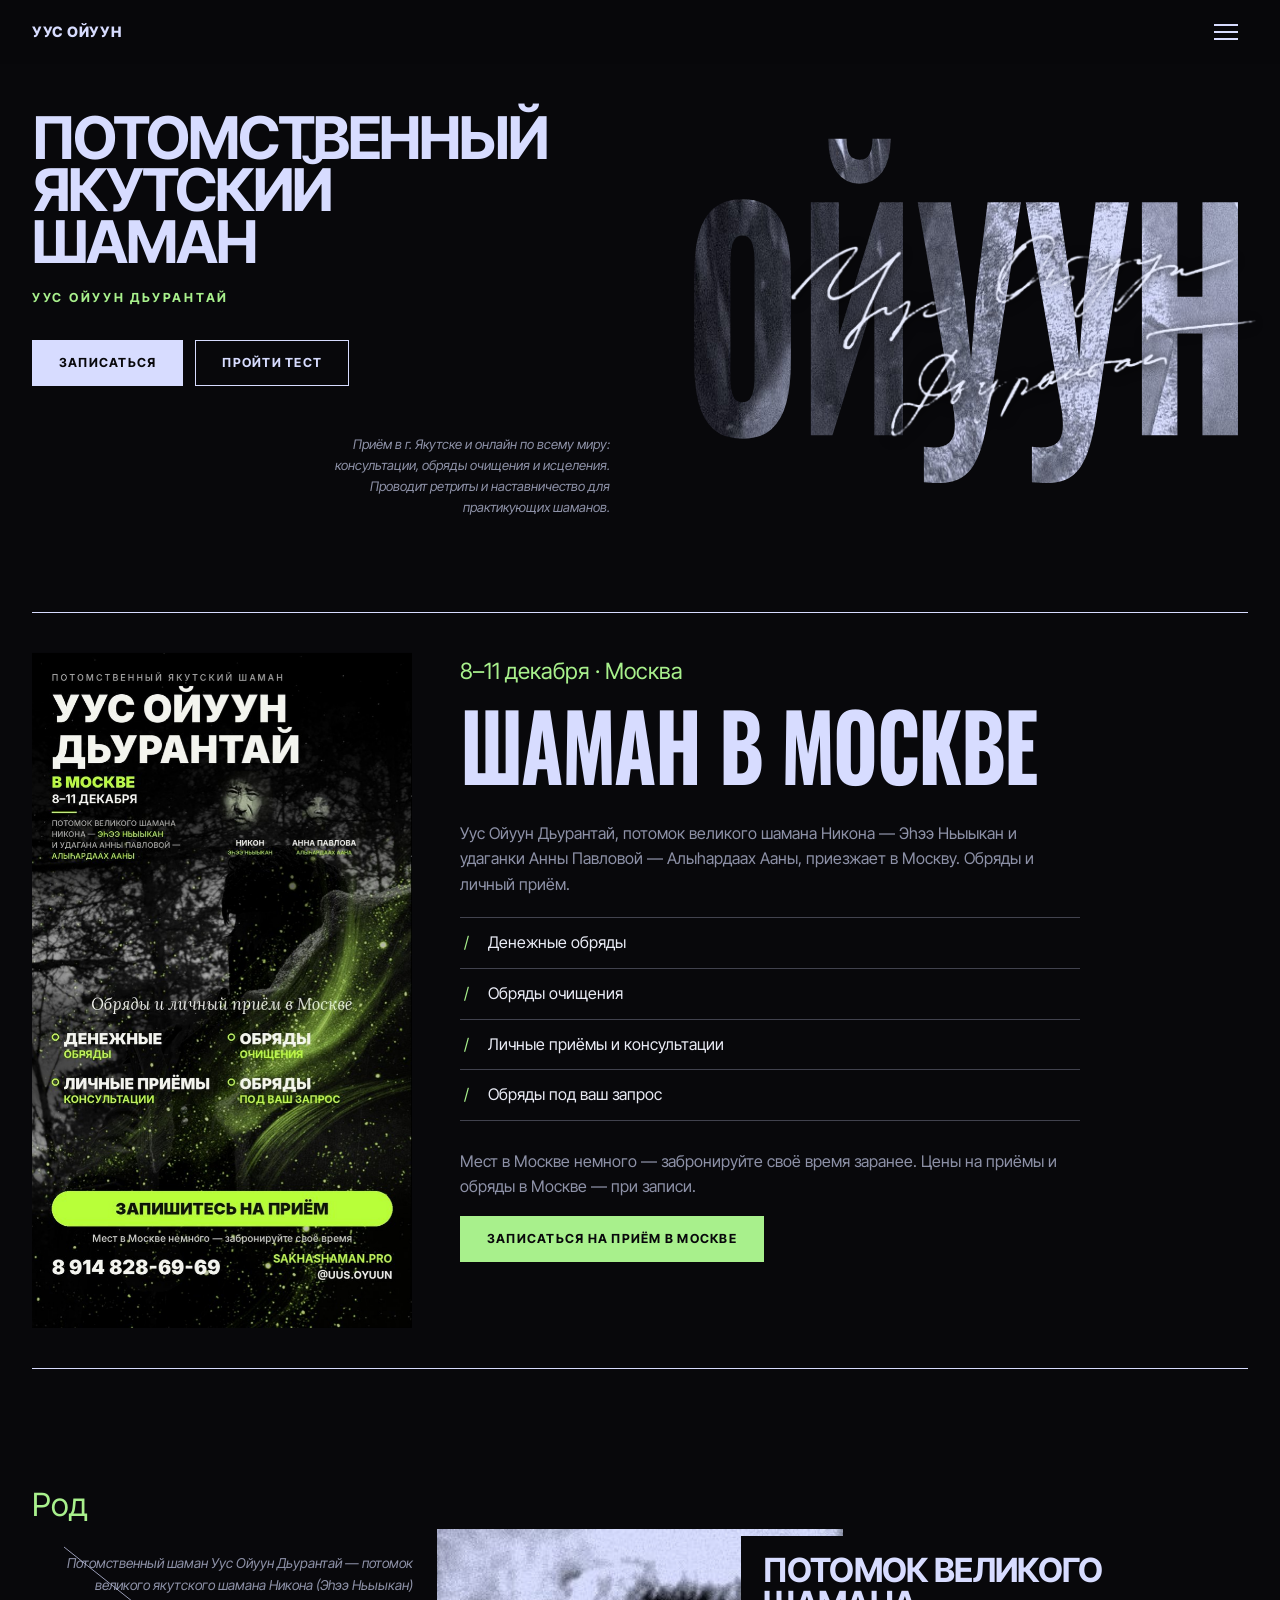
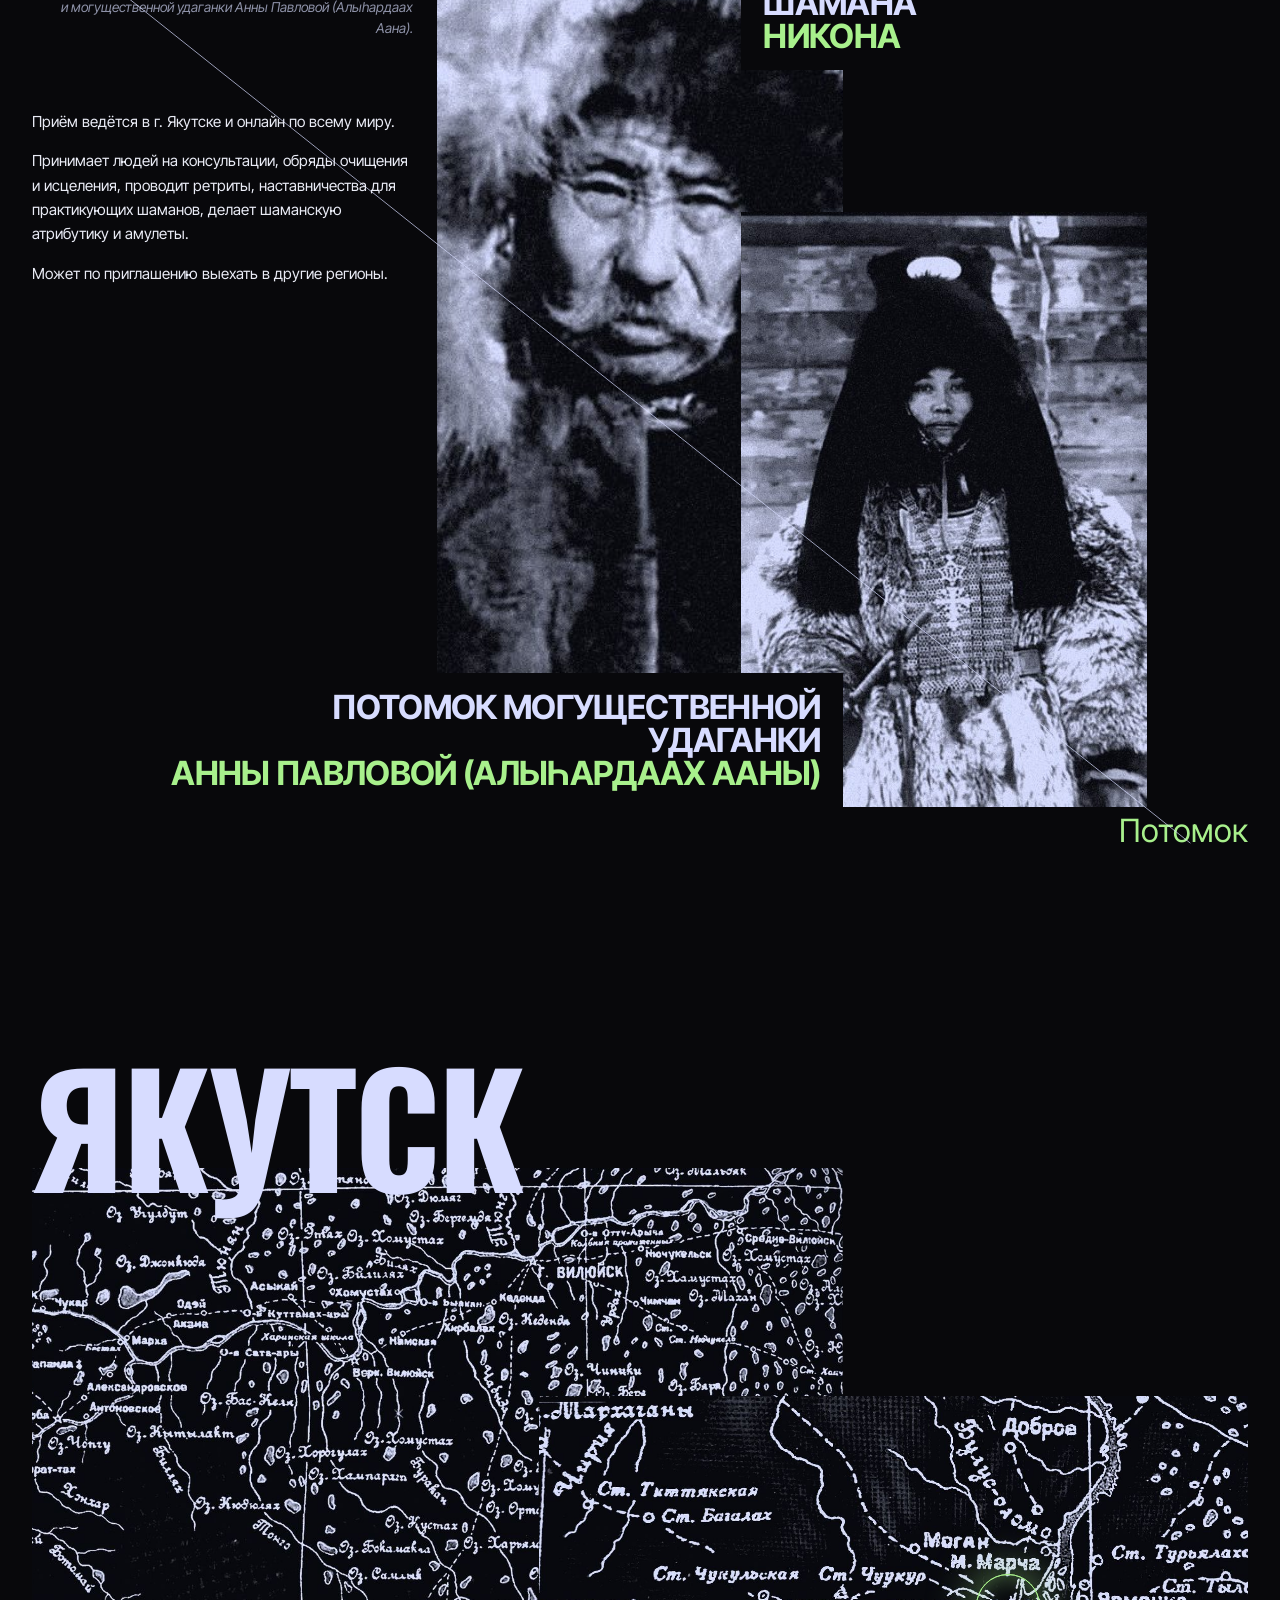
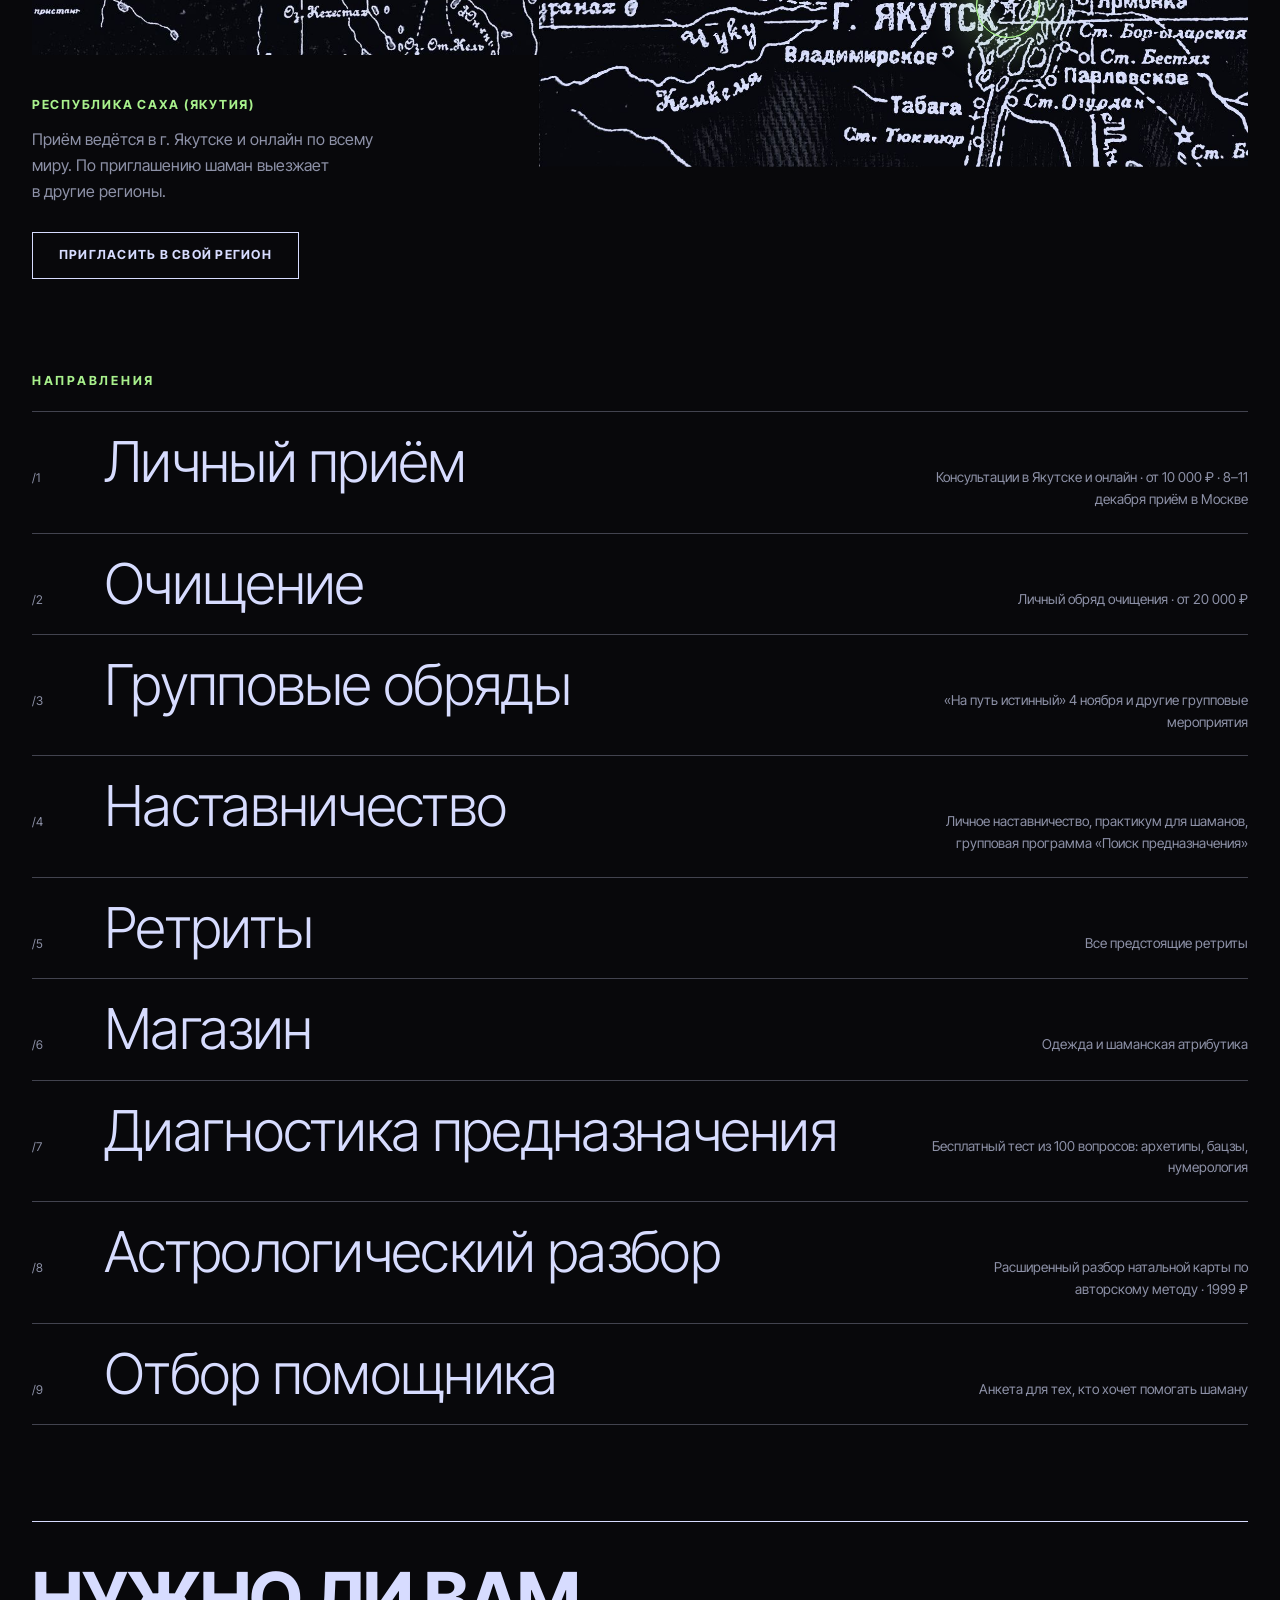
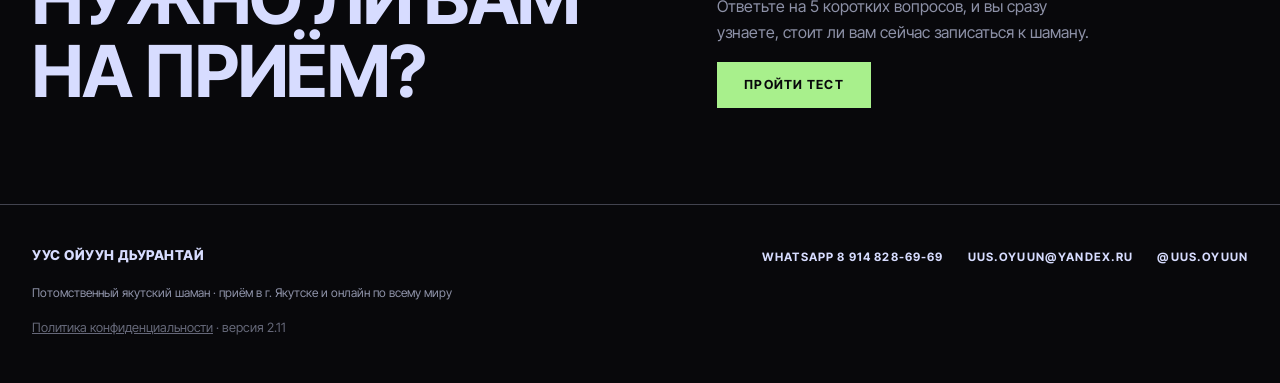
==== commit cda6c58e: "Moscow: separate Moscow booking from the Yakutsk/online price; Moscow prices on request Co-Authored-" ====
--- a/index.html
+++ b/index.html
@@ -74,7 +74,7 @@
               <li>Личные приёмы и консультации</li>
               <li>Обряды под ваш запрос</li>
             </ul>
-            <p>Мест в Москве немного — забронируйте своё время заранее.</p>
+            <p>Мест в Москве немного — забронируйте своё время заранее. Цены на приёмы и обряды в Москве — при записи.</p>
             <a class="btn btn-lime js-wa" data-msg="Здравствуйте! Хочу записаться на приём в Москве 8–11 декабря." href="https://wa.me/79148286969" target="_blank" rel="noopener">Записаться на приём в Москве</a>
           </div>
         </div>
@@ -118,7 +118,7 @@
       <div class="container services">
         <h2 class="section-title">Направления</h2>
         <ol class="service-list">
-          <li><a href="#priem" data-tab="priem"><sup>/1</sup><span class="service-name">Личный приём</span><span class="service-desc">Индивидуальные консультации лично и онлайн · от 10 000 ₽ · 8–11 декабря в Москве</span></a></li>
+          <li><a href="#priem" data-tab="priem"><sup>/1</sup><span class="service-name">Личный приём</span><span class="service-desc">Консультации в Якутске и онлайн · от 10 000 ₽ · 8–11 декабря приём в Москве</span></a></li>
           <li><a href="#ochishchenie" data-tab="ochishchenie"><sup>/2</sup><span class="service-name">Очищение</span><span class="service-desc">Личный обряд очищения · от 20 000 ₽</span></a></li>
           <li><a href="#gruppovye" data-tab="gruppovye"><sup>/3</sup><span class="service-name">Групповые обряды</span><span class="service-desc">«На путь истинный» 4 ноября и другие групповые мероприятия</span></a></li>
           <li><a href="#nastavnichestvo" data-tab="nastavnichestvo"><sup>/4</sup><span class="service-name">Наставничество</span><span class="service-desc">Личное наставничество, практикум для шаманов, групповая программа «Поиск предназначения»</span></a></li>
@@ -147,7 +147,7 @@
       <div class="container page">
         <p class="eyebrow">/1</p>
         <h1>Личный приём</h1>
-        <p class="page-lead">Индивидуальные консультации · лично и онлайн · от 10 000 ₽</p>
+        <p class="page-lead">Индивидуальные консультации · в Якутске и онлайн · от 10 000 ₽</p>
         <div class="page-grid">
           <div>
             <p>
@@ -169,9 +169,11 @@
             </ul>
           </div>
           <div class="cta-box">
-            <p class="cta-moscow"><b>8–11 декабря — приём в Москве.</b> Мест немного.</p>
+            <p class="cta-moscow"><b>8–11 декабря — приём в Москве.</b> Мест немного, цены в Москве уточняйте при записи.</p>
             <a class="btn btn-lime js-wa" data-msg="Здравствуйте! Хочу записаться на приём в Москве 8–11 декабря." href="https://wa.me/79148286969" target="_blank" rel="noopener">Записаться в Москве</a>
-            <p class="price" style="font-size:2rem;font-weight:800;color:var(--frost);margin:14px 0 4px">от 10 000 ₽</p>
+            <hr class="cta-sep">
+            <p class="cta-note" style="margin-top:0 !important">В Якутске и онлайн</p>
+            <p class="price" style="font-size:2rem;font-weight:800;color:var(--frost);margin:0 0 4px">от 10 000 ₽</p>
             <h3>Записаться на приём</h3>
             <p>Напишите в WhatsApp — согласуем удобный день и время.</p>
             <a class="btn btn-primary js-wa" data-msg="Здравствуйте! Хочу записаться на личную консультацию." href="#kontakty">Написать в WhatsApp</a>
--- a/style.css
+++ b/style.css
@@ -607,3 +607,4 @@
 .moscow h2 { font-size: clamp(2.6rem, 6vw, 5rem); }
 .cta-moscow { color: var(--text) !important; border-left: 2px solid var(--moss); padding-left: 12px; }
 .cta-moscow b { color: var(--moss); }
+.cta-sep { width: 100%; border: 0; border-top: 1px solid var(--line); margin: 14px 0 6px; }
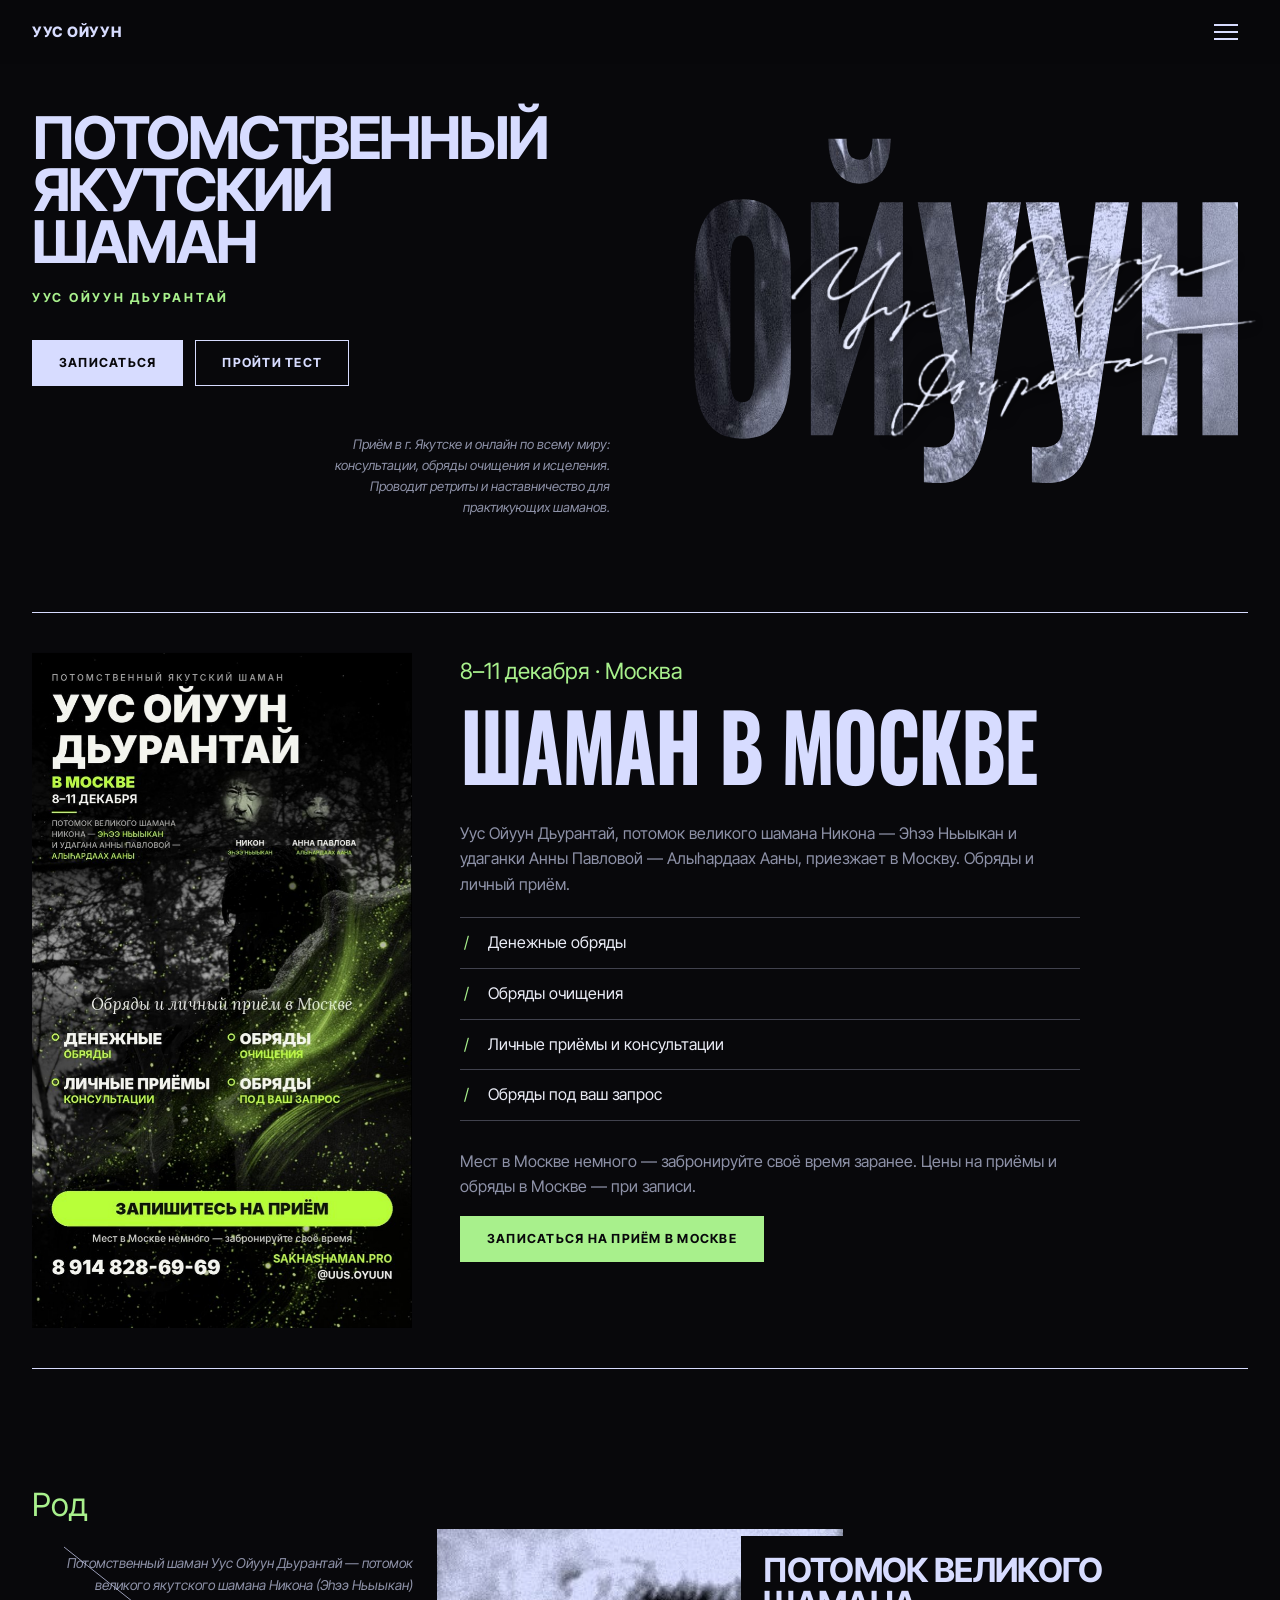
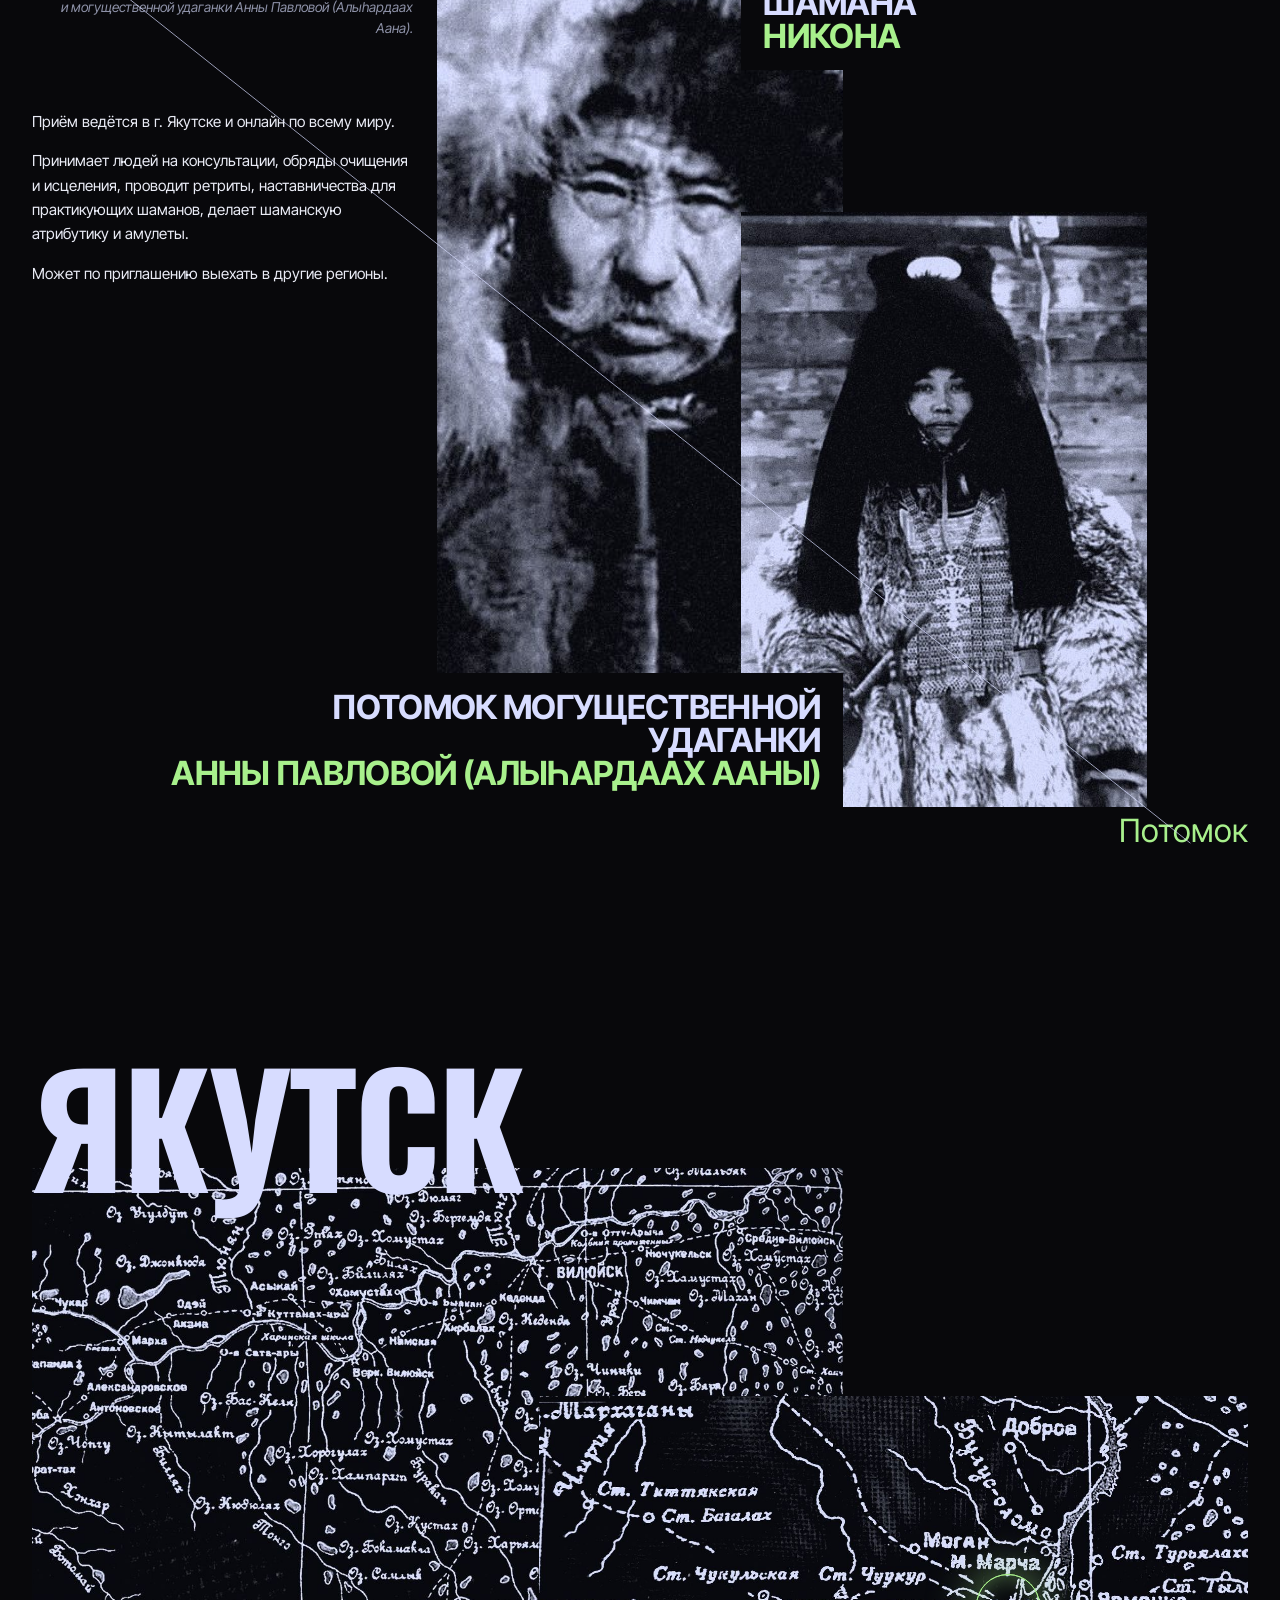
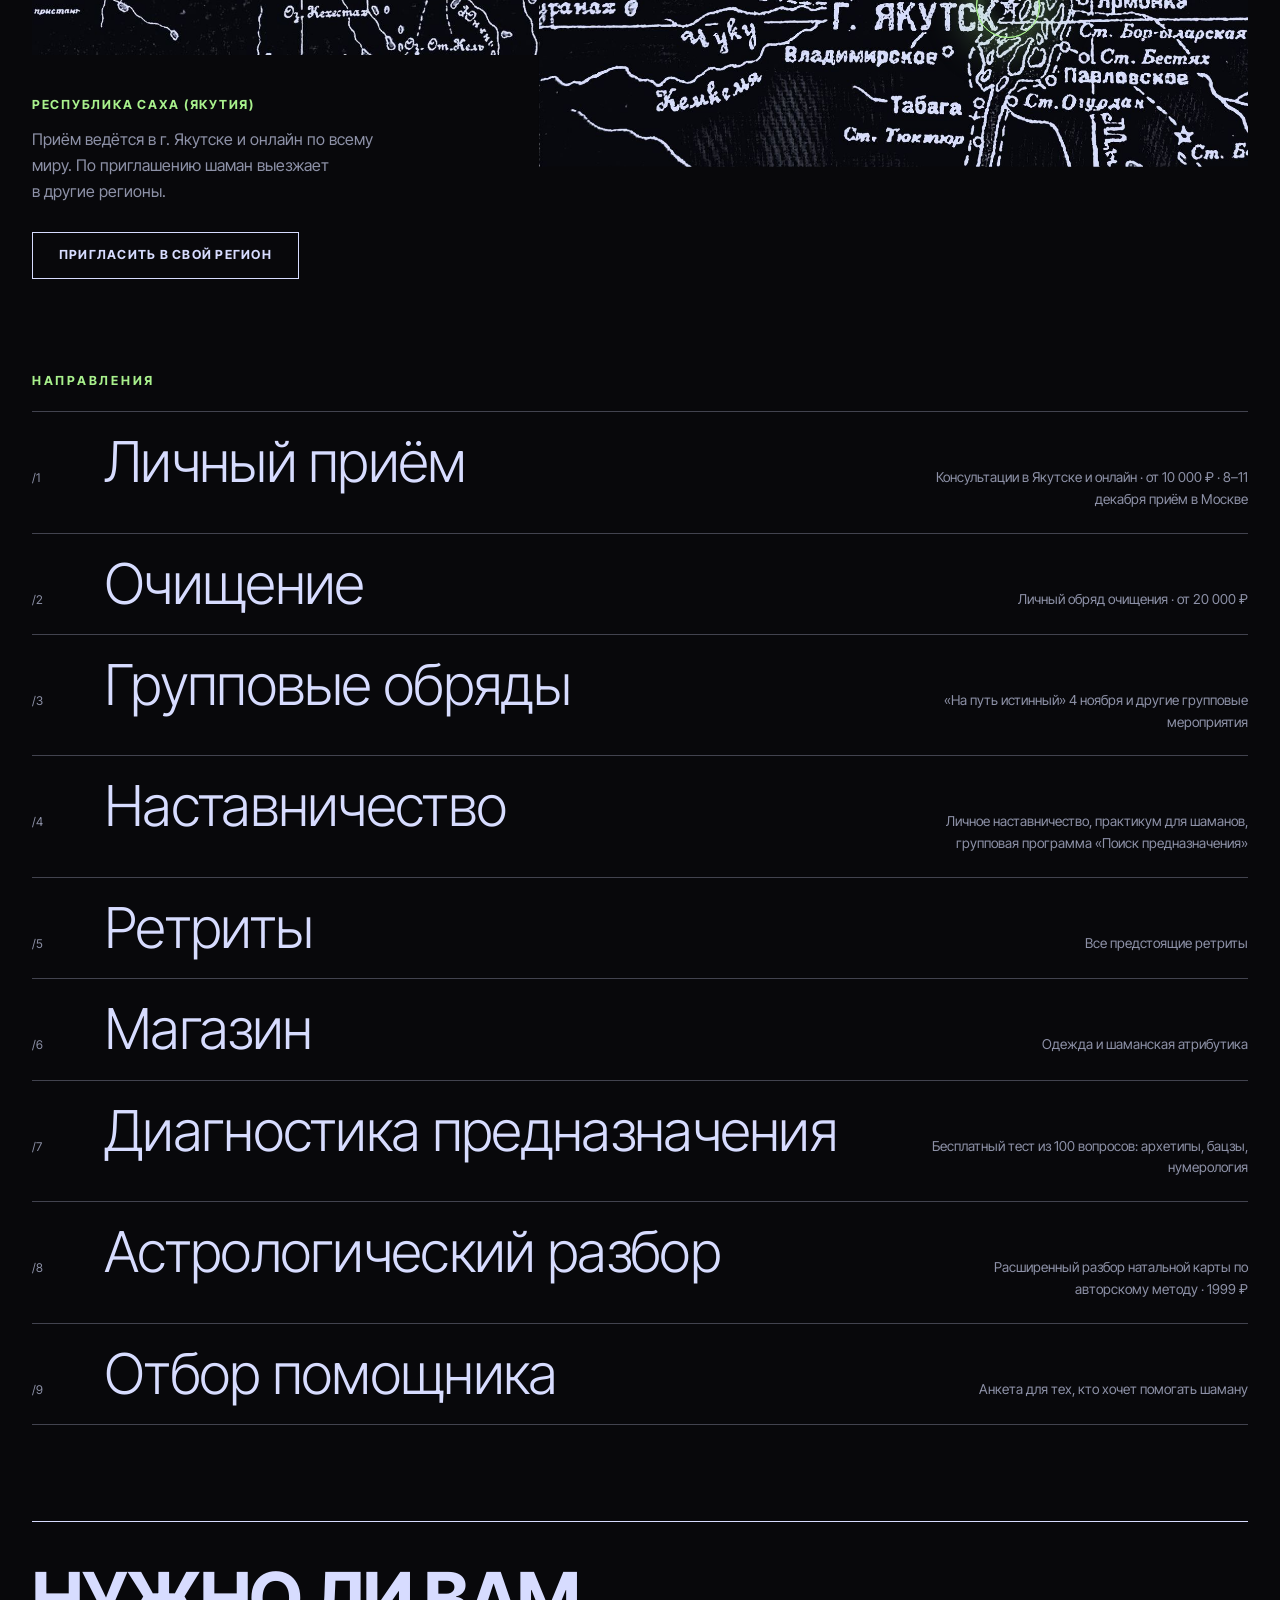
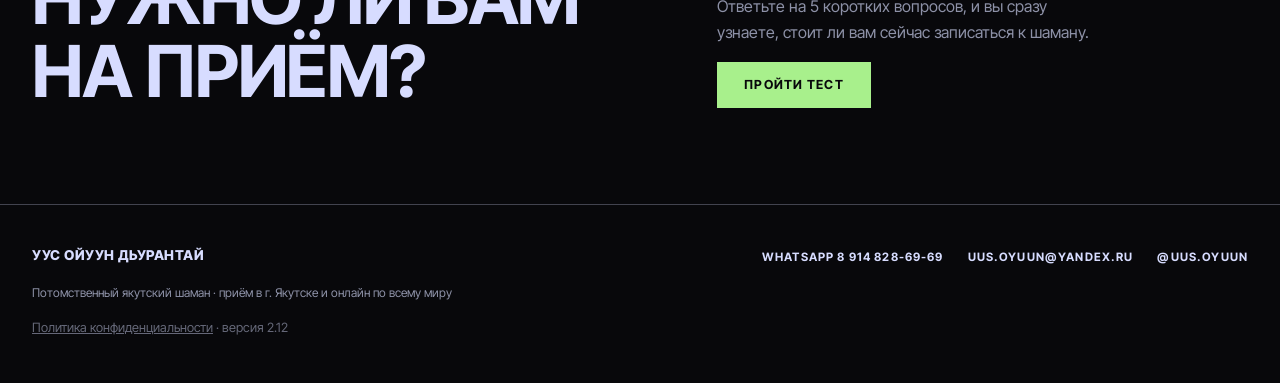
==== commit 987b0dc7: "Shop: add «Богатая рыба» amulet (coming soon) with animated poster Co-Authored-By: Claude Opus 5.5 <" ====
--- a/index.html
+++ b/index.html
@@ -12,7 +12,7 @@
   <link rel="preconnect" href="https://fonts.googleapis.com">
   <link rel="preconnect" href="https://fonts.gstatic.com" crossorigin>
   <link href="https://fonts.googleapis.com/css2?family=Inter+Tight:ital,wght@0,300;0,400;0,500;0,700;0,800;1,400&family=Oswald:wght@600;700&display=swap" rel="stylesheet">
-  <link rel="stylesheet" href="style.css?v=202611021">
+  <link rel="stylesheet" href="style.css?v=202611031">
 </head>
 <body>
   <header class="site-header">
@@ -451,6 +451,23 @@
           </div>
         </div>
 
+        <div class="feature feature-wide shop-featured" id="amulet-bogataya-ryba">
+          <figure class="poster">
+            <video src="video/bogataya-ryba.mp4" poster="img/bogataya-ryba-poster.jpg" width="1280" height="720" autoplay muted loop playsinline preload="metadata" aria-label="Оберег «Богатая рыба» — серебристая рыбка плывёт по волнам, на неё падают серебряные монеты"></video>
+          </figure>
+          <div>
+            <p class="eyebrow">Скоро</p>
+            <h2>Оберег «Богатая рыба»</h2>
+            <p>Заговорена шаманом. Притягивает деньги, хранит ваше богатство и приумножает его.</p>
+            <ul class="list">
+              <li>Притягивает деньги</li>
+              <li>Хранит богатство</li>
+              <li>Приумножает его</li>
+            </ul>
+            <p>Носите с собой в кошельке или храните в сейфе. Время от времени кормите рыбку.</p>
+          </div>
+        </div>
+
         <div class="feature feature-poster shop-featured" id="shamanskaya-odezhda">
           <figure class="poster">
             <img src="img/zhilet-udagan.jpg" width="720" height="960" loading="lazy" alt="Обрядовый нарядный жилет для удаган: светлая кожа, мех на проймах, на груди горностай и гагара">
@@ -597,17 +614,17 @@
         <a href="https://instagram.com/uus.oyuun" target="_blank" rel="noopener">@uus.oyuun</a>
       </div>
       <p class="footer-place">Потомственный якутский шаман · приём в г. Якутске и онлайн по всему миру</p>
-      <p class="footer-legal"><a href="privacy.html">Политика конфиденциальности</a> · версия 2.11</p>
+      <p class="footer-legal"><a href="privacy.html">Политика конфиденциальности</a> · версия 2.12</p>
     </div>
   </footer>
 
-  <script src="script.js?v=202611021"></script>
-  <script src="diag.js?v=202611021"></script>
+  <script src="script.js?v=202611031"></script>
+  <script src="diag.js?v=202611031"></script>
   <script src="vendor/astronomy-2.1.19.min.js"></script>
-  <script src="cities.js?v=202611021"></script>
-  <script src="astro-calc.js?v=202611021"></script>
-  <script src="astro.js?v=202611021"></script>
-  <script src="pdf.js?v=202611021"></script>
-  <script src="helper.js?v=202611021"></script>
+  <script src="cities.js?v=202611031"></script>
+  <script src="astro-calc.js?v=202611031"></script>
+  <script src="astro.js?v=202611031"></script>
+  <script src="pdf.js?v=202611031"></script>
+  <script src="helper.js?v=202611031"></script>
 </body>
 </html>
--- a/style.css
+++ b/style.css
@@ -608,3 +608,8 @@
 .cta-moscow { color: var(--text) !important; border-left: 2px solid var(--moss); padding-left: 12px; }
 .cta-moscow b { color: var(--moss); }
 .cta-sep { width: 100%; border: 0; border-top: 1px solid var(--line); margin: 14px 0 6px; }
+
+/* широкий горизонтальный постер (Богатая рыба) */
+.feature-wide { display: grid; grid-template-columns: 1fr; gap: 32px; }
+.feature-wide .poster { position: static; max-width: none; }
+.feature-wide > div { max-width: 760px; }
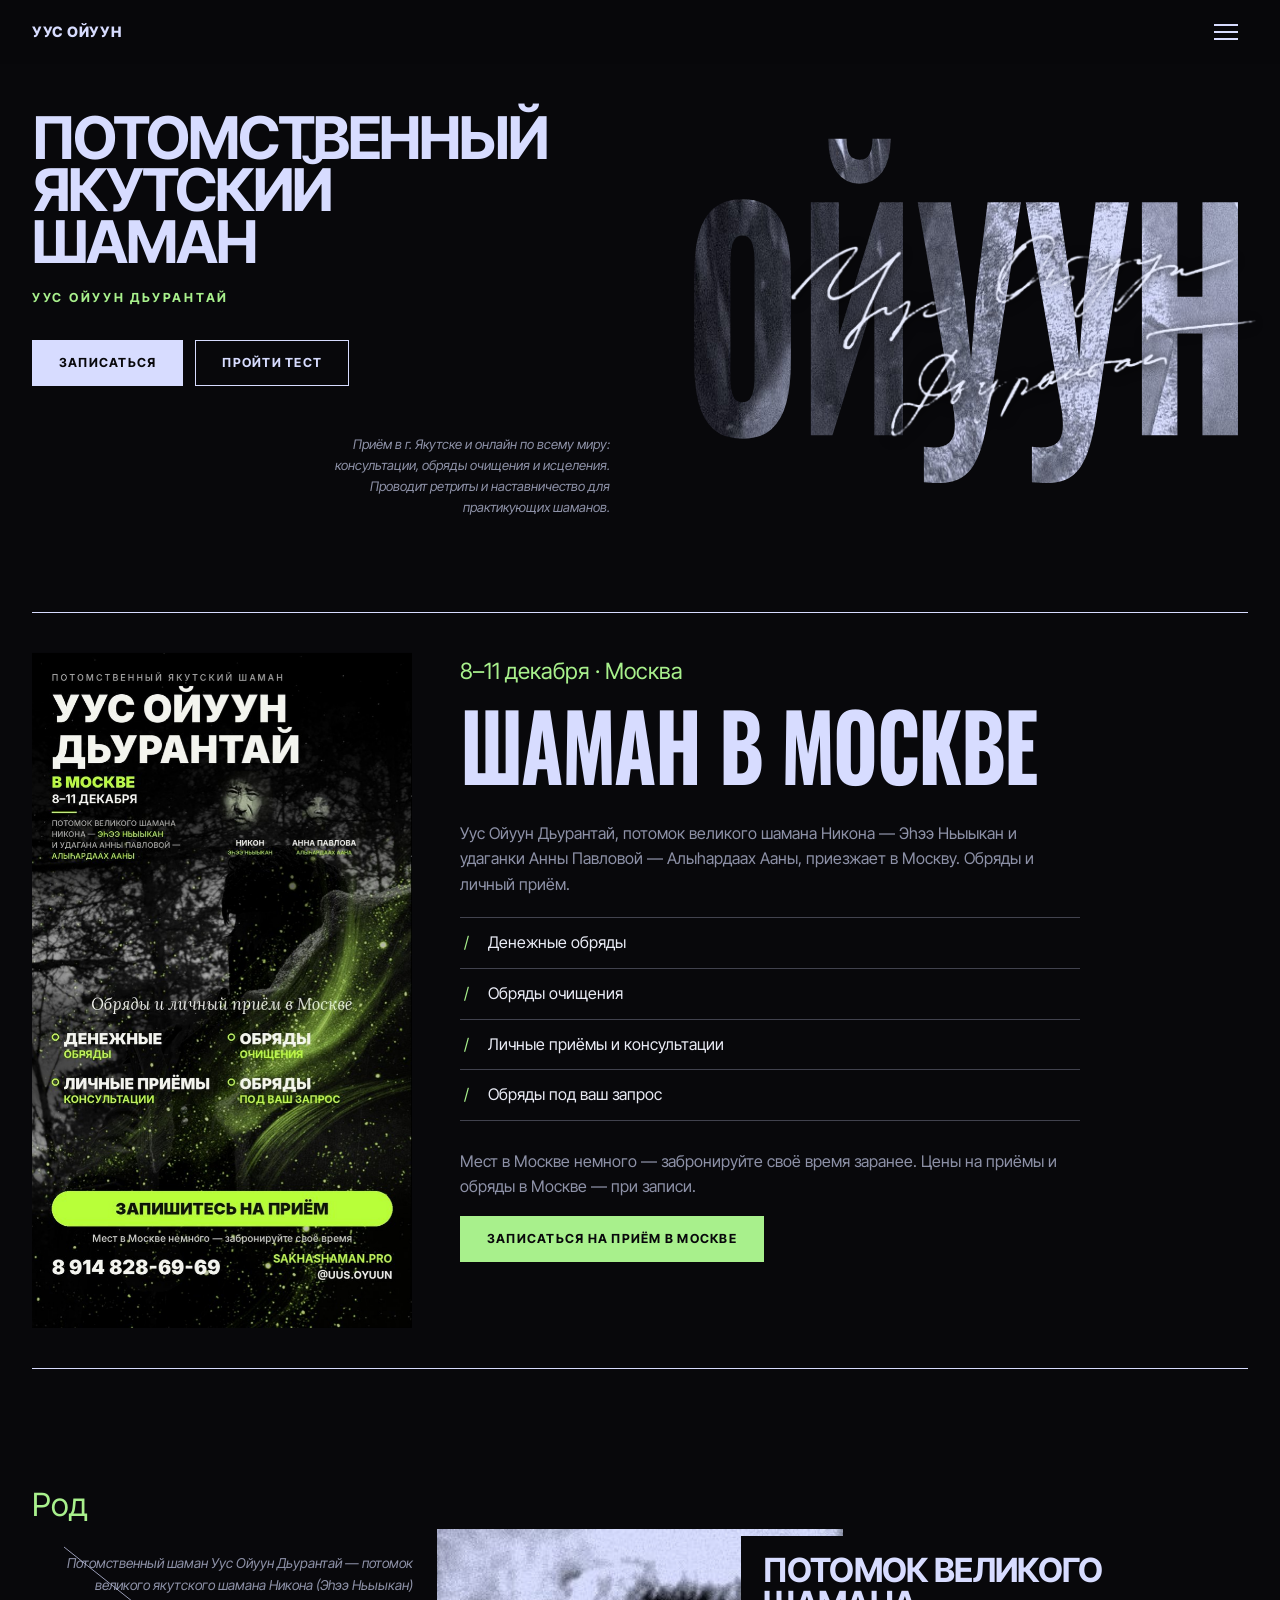
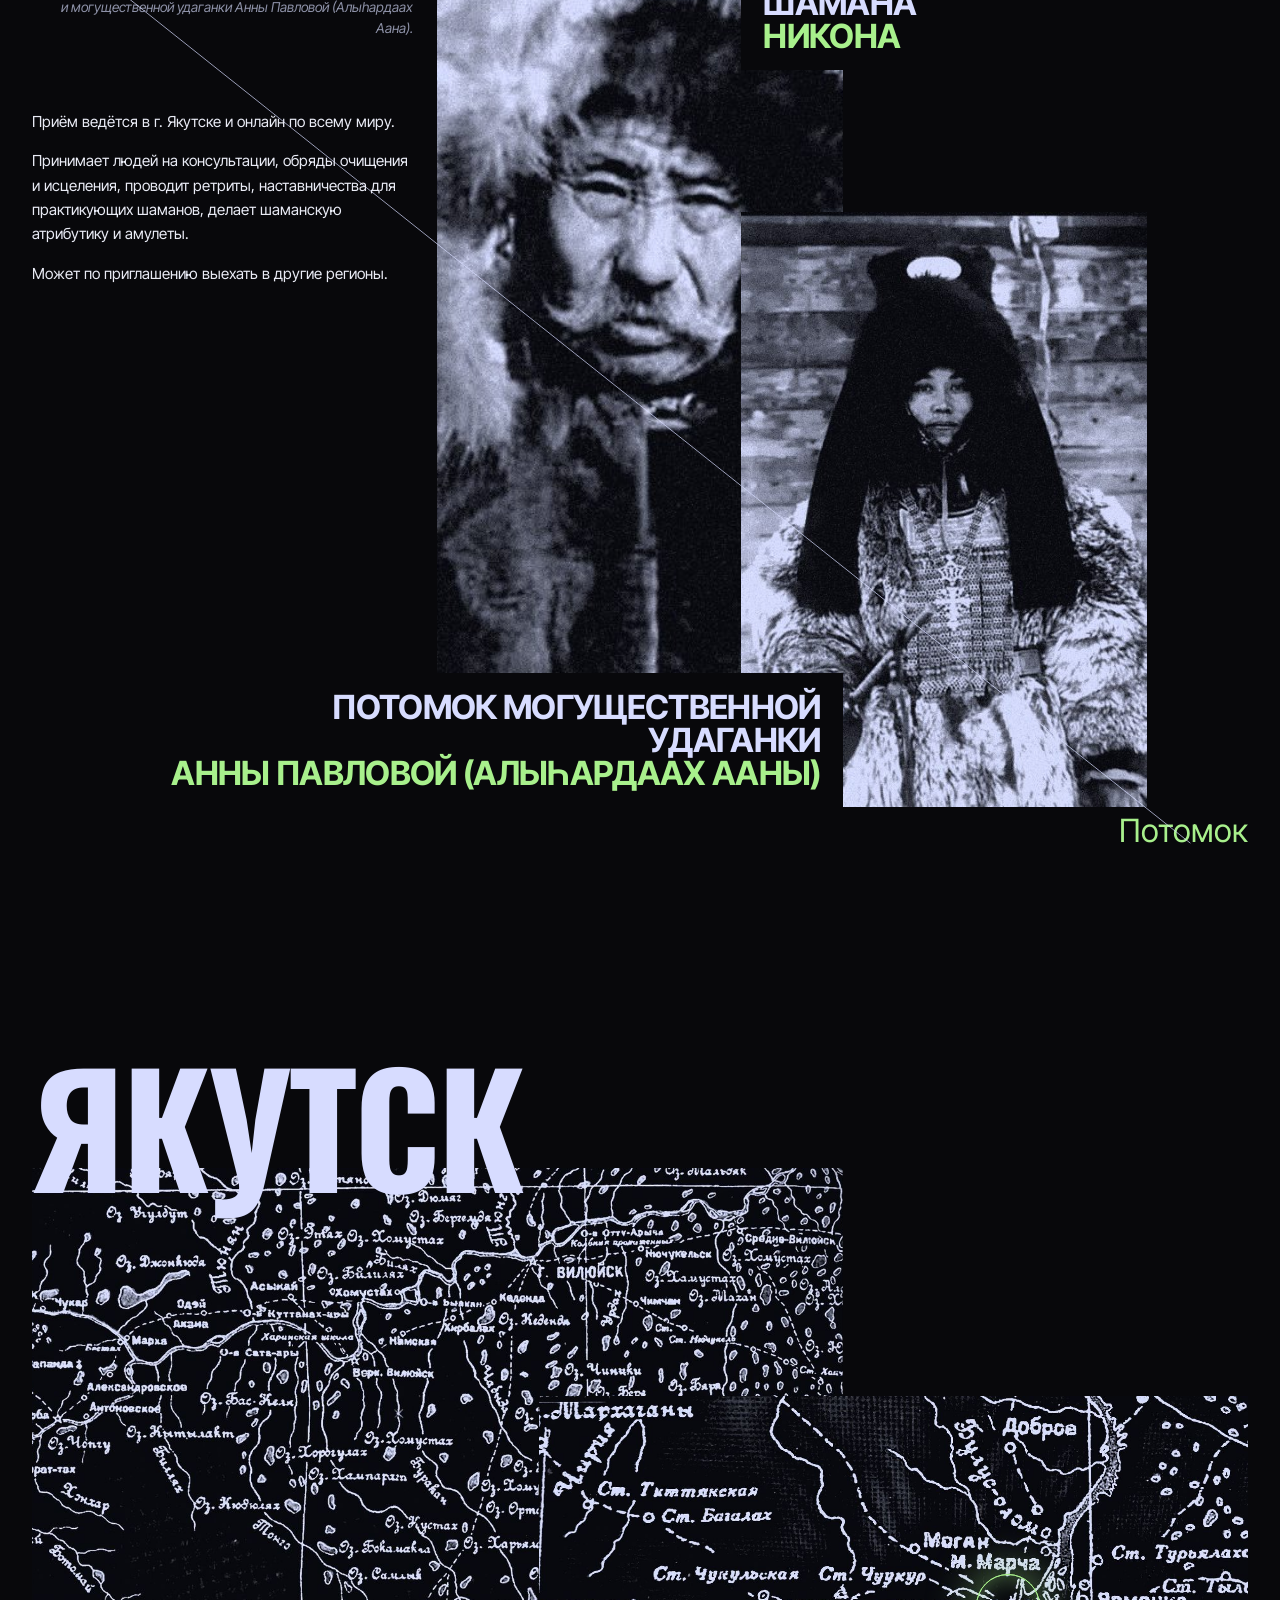
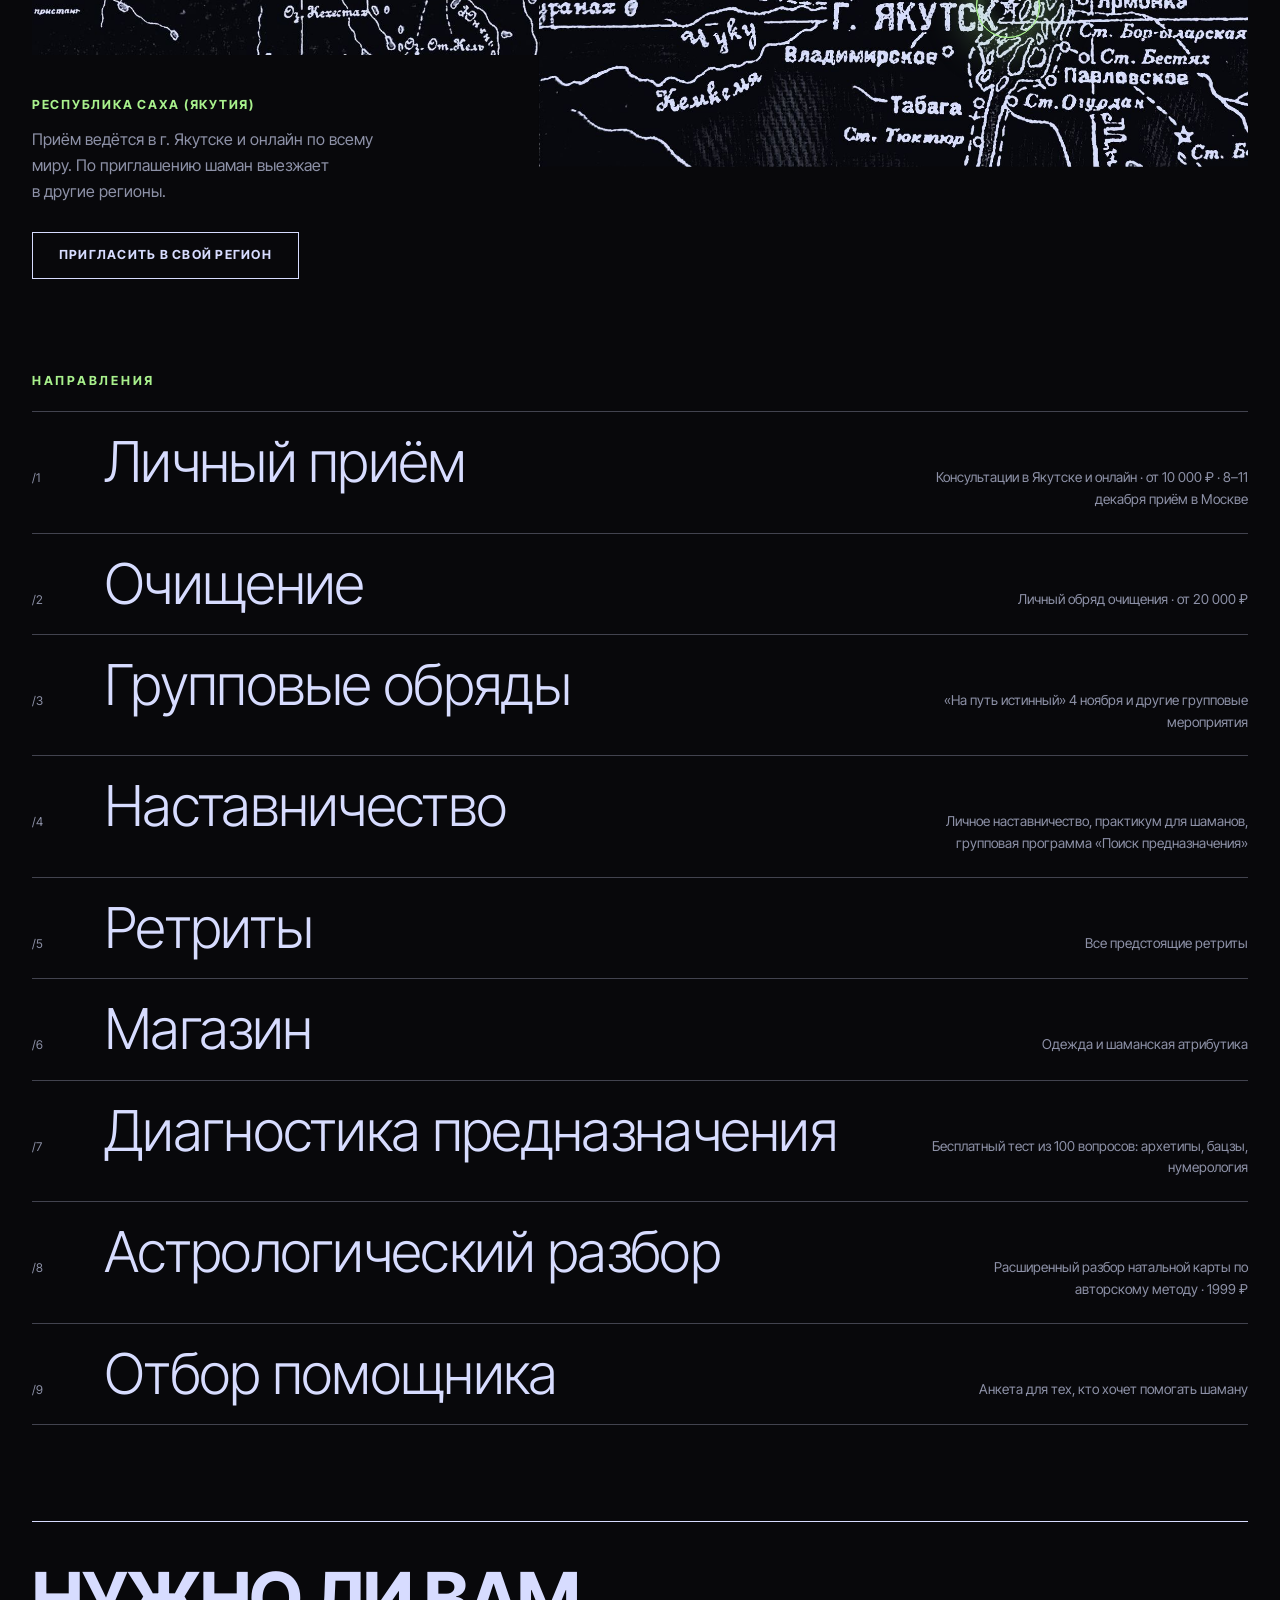
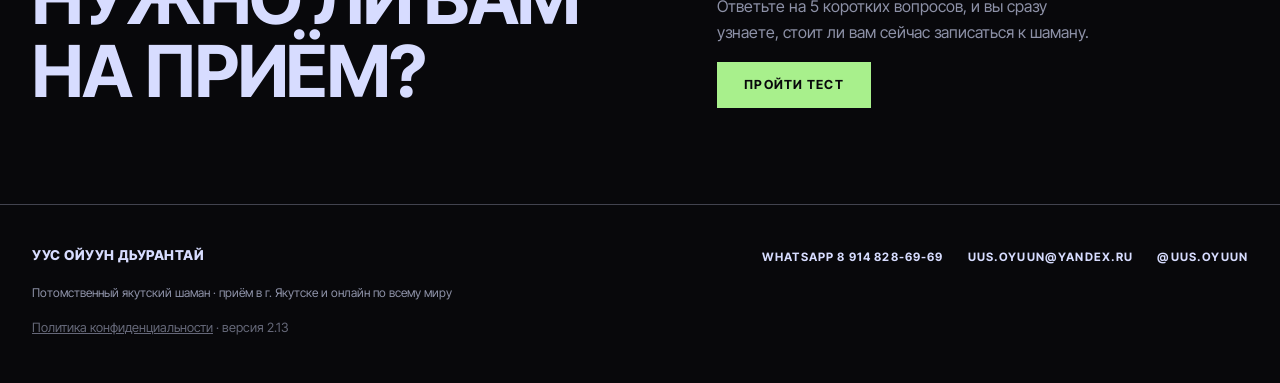
==== commit b4ea98cb: "Shop: lighter amulet videos so they start playing right away Co-Authored-By: Claude Opus 5.5 <norepl" ====
--- a/index.html
+++ b/index.html
@@ -12,7 +12,7 @@
   <link rel="preconnect" href="https://fonts.googleapis.com">
   <link rel="preconnect" href="https://fonts.gstatic.com" crossorigin>
   <link href="https://fonts.googleapis.com/css2?family=Inter+Tight:ital,wght@0,300;0,400;0,500;0,700;0,800;1,400&family=Oswald:wght@600;700&display=swap" rel="stylesheet">
-  <link rel="stylesheet" href="style.css?v=202611031">
+  <link rel="stylesheet" href="style.css?v=202611032">
 </head>
 <body>
   <header class="site-header">
@@ -453,7 +453,7 @@
 
         <div class="feature feature-wide shop-featured" id="amulet-bogataya-ryba">
           <figure class="poster">
-            <video src="video/bogataya-ryba.mp4" poster="img/bogataya-ryba-poster.jpg" width="1280" height="720" autoplay muted loop playsinline preload="metadata" aria-label="Оберег «Богатая рыба» — серебристая рыбка плывёт по волнам, на неё падают серебряные монеты"></video>
+            <video src="video/bogataya-ryba.mp4" poster="img/bogataya-ryba-poster.jpg" width="960" height="540" autoplay muted loop playsinline preload="metadata" aria-label="Оберег «Богатая рыба» — серебристая рыбка плывёт по волнам, на неё падают серебряные монеты"></video>
           </figure>
           <div>
             <p class="eyebrow">Скоро</p>
@@ -614,17 +614,17 @@
         <a href="https://instagram.com/uus.oyuun" target="_blank" rel="noopener">@uus.oyuun</a>
       </div>
       <p class="footer-place">Потомственный якутский шаман · приём в г. Якутске и онлайн по всему миру</p>
-      <p class="footer-legal"><a href="privacy.html">Политика конфиденциальности</a> · версия 2.12</p>
+      <p class="footer-legal"><a href="privacy.html">Политика конфиденциальности</a> · версия 2.13</p>
     </div>
   </footer>
 
-  <script src="script.js?v=202611031"></script>
-  <script src="diag.js?v=202611031"></script>
+  <script src="script.js?v=202611032"></script>
+  <script src="diag.js?v=202611032"></script>
   <script src="vendor/astronomy-2.1.19.min.js"></script>
-  <script src="cities.js?v=202611031"></script>
-  <script src="astro-calc.js?v=202611031"></script>
-  <script src="astro.js?v=202611031"></script>
-  <script src="pdf.js?v=202611031"></script>
-  <script src="helper.js?v=202611031"></script>
+  <script src="cities.js?v=202611032"></script>
+  <script src="astro-calc.js?v=202611032"></script>
+  <script src="astro.js?v=202611032"></script>
+  <script src="pdf.js?v=202611032"></script>
+  <script src="helper.js?v=202611032"></script>
 </body>
 </html>
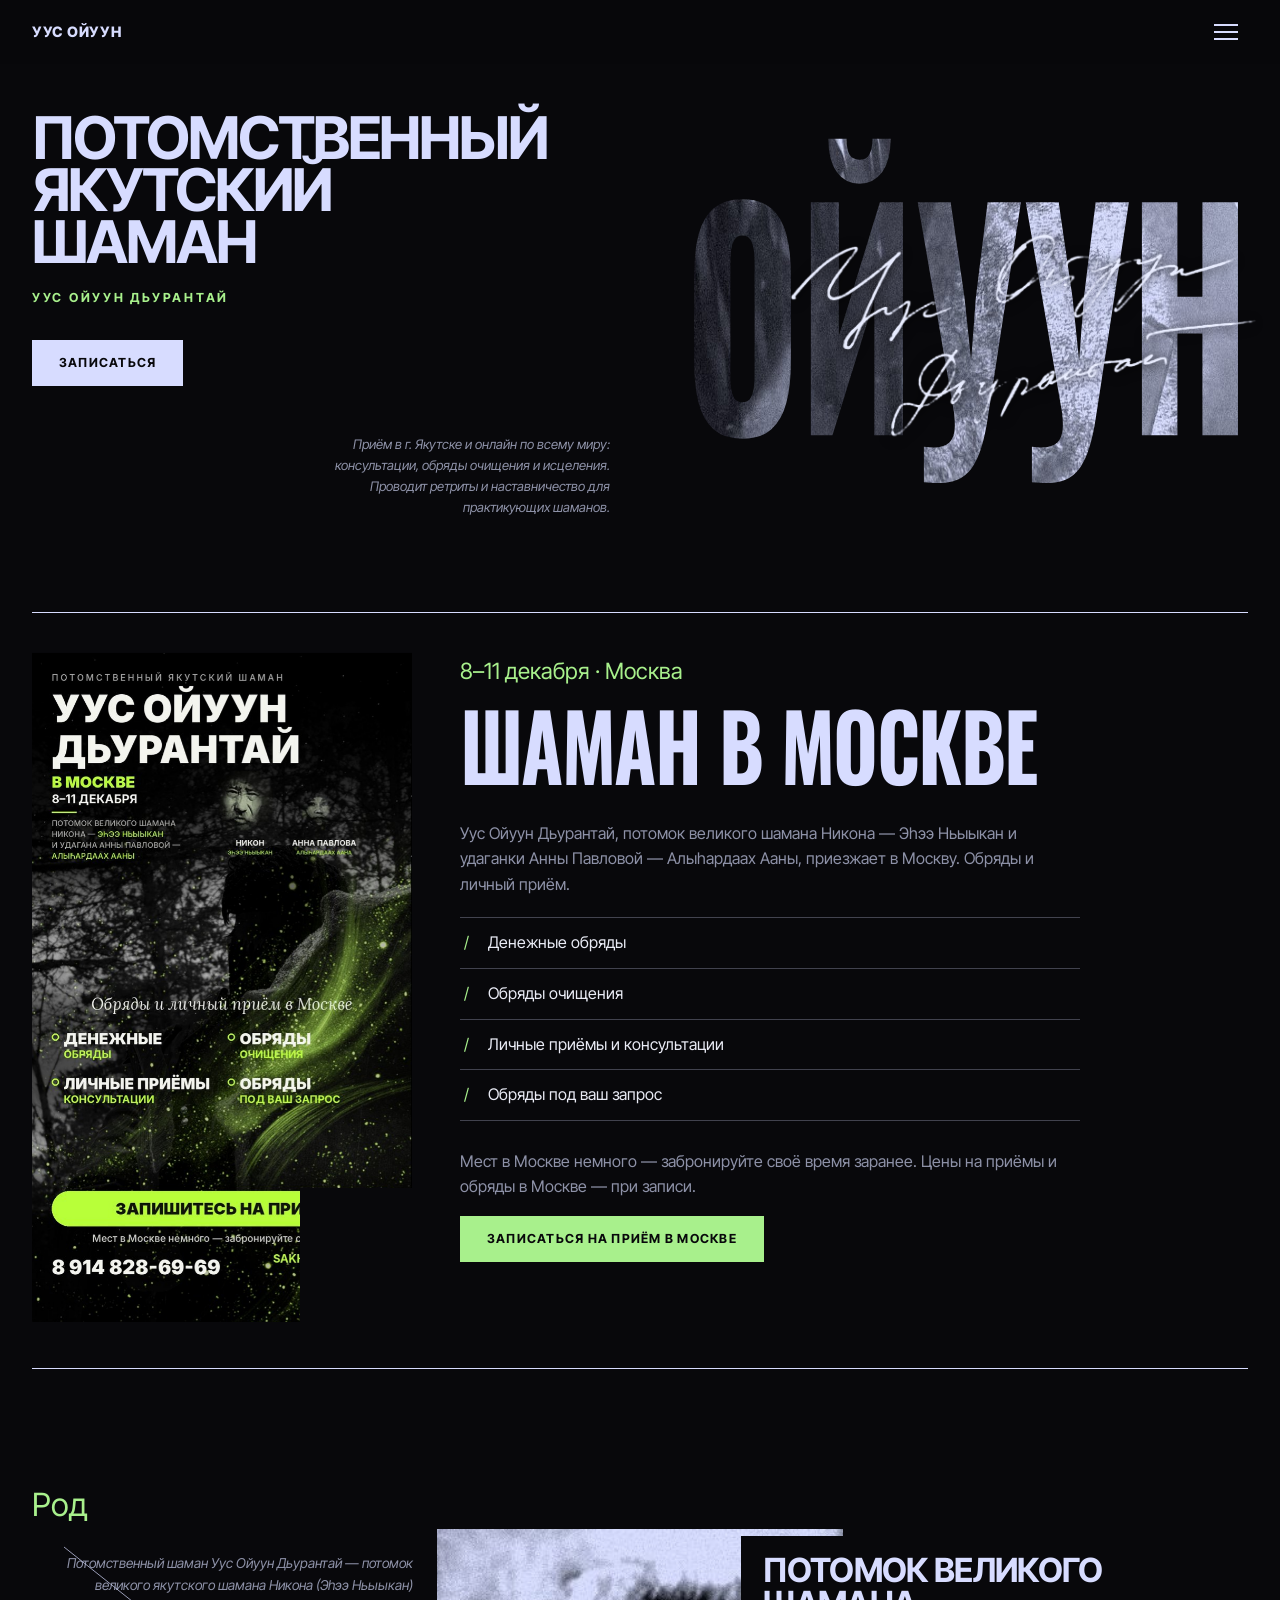
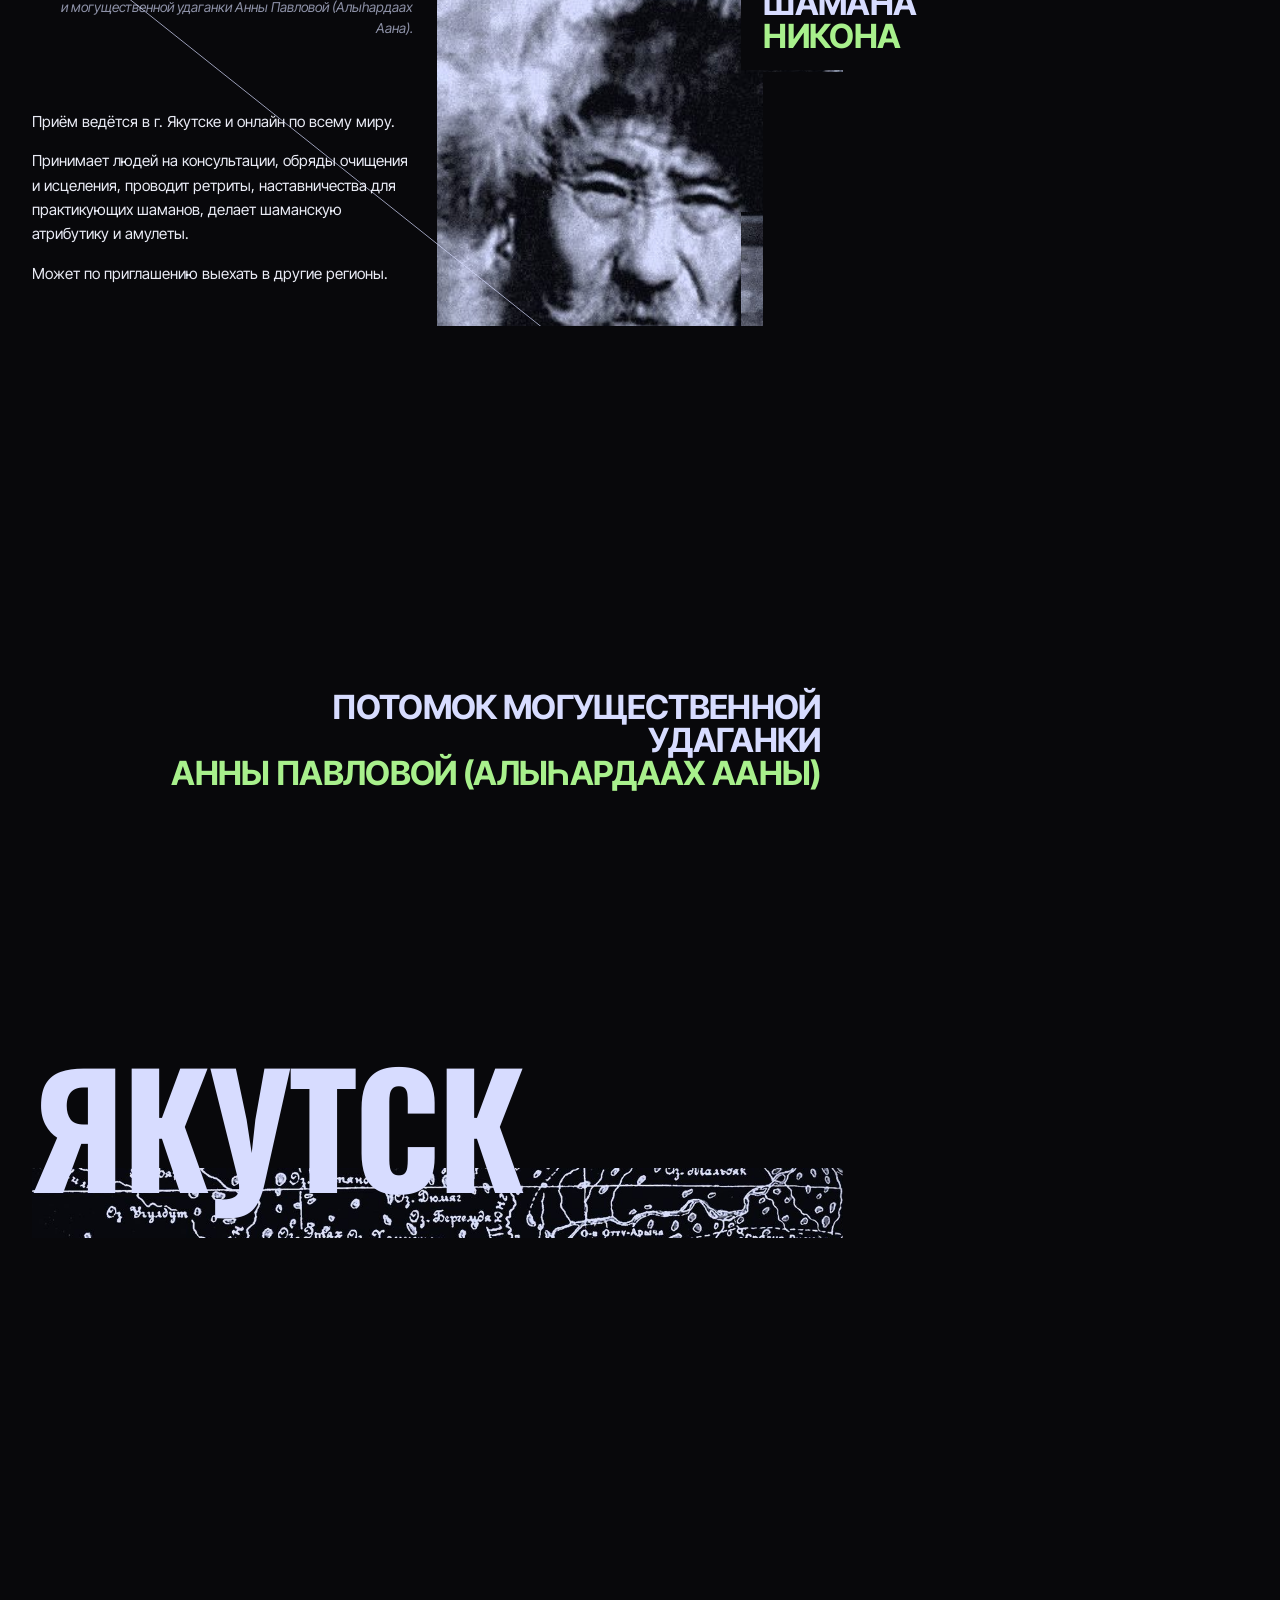
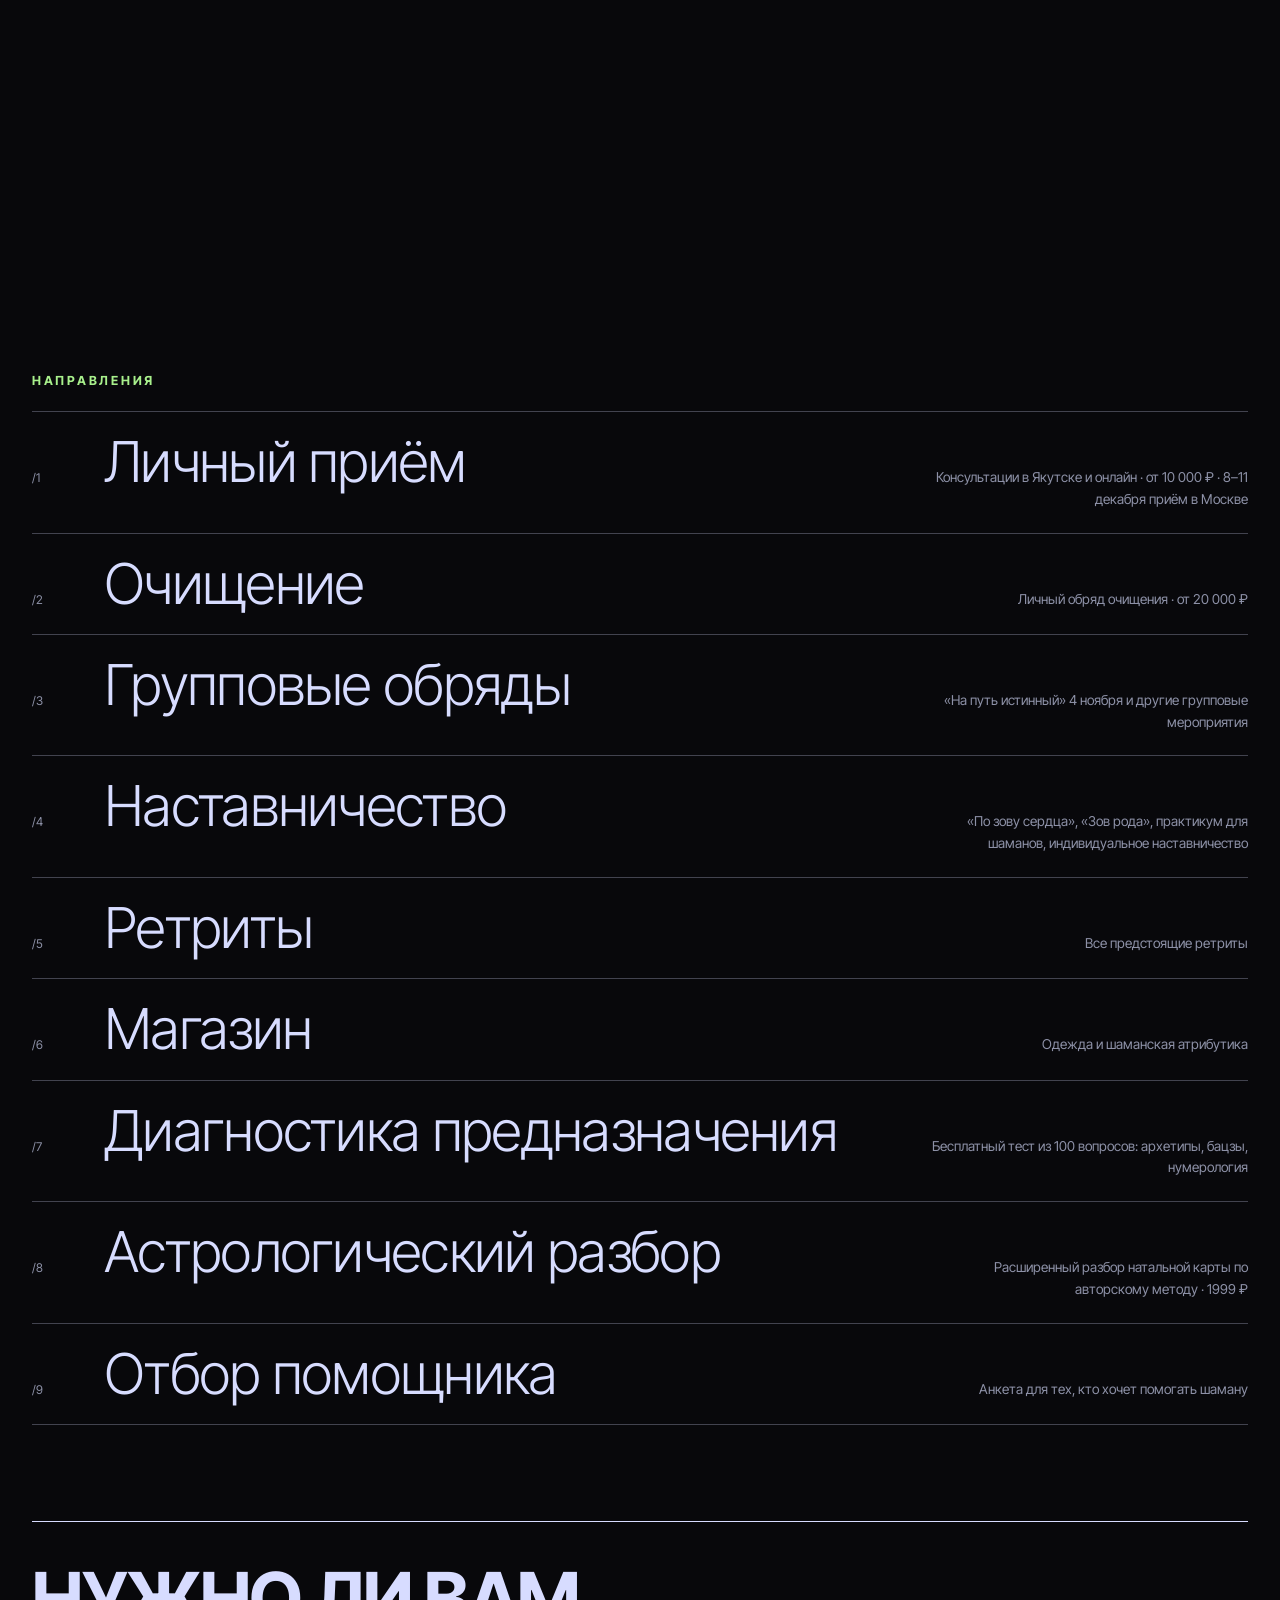
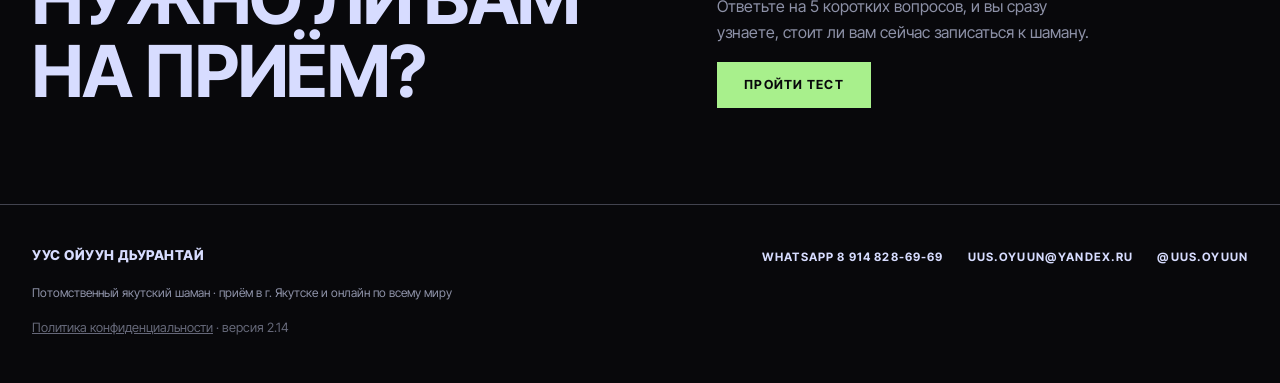
==== commit 98122327: "Mentorship tab: replace content with four program posters; remove test button from hero Co-Authored-" ====
--- a/index.html
+++ b/index.html
@@ -12,7 +12,7 @@
   <link rel="preconnect" href="https://fonts.googleapis.com">
   <link rel="preconnect" href="https://fonts.gstatic.com" crossorigin>
   <link href="https://fonts.googleapis.com/css2?family=Inter+Tight:ital,wght@0,300;0,400;0,500;0,700;0,800;1,400&family=Oswald:wght@600;700&display=swap" rel="stylesheet">
-  <link rel="stylesheet" href="style.css?v=202611032">
+  <link rel="stylesheet" href="style.css?v=202611061">
 </head>
 <body>
   <header class="site-header">
@@ -48,7 +48,6 @@
           <p class="hero-name">Уус Ойуун Дьурантай</p>
           <div class="hero-actions">
             <a class="btn btn-primary js-wa" data-msg="Здравствуйте! Хочу записаться на консультацию." href="#kontakty">Записаться</a>
-            <button class="btn btn-ghost js-quiz-open" type="button">Пройти тест</button>
           </div>
           <p class="hero-note">Приём в г.&nbsp;Якутске и&nbsp;онлайн по всему миру: консультации, обряды очищения и&nbsp;исцеления. Проводит ретриты и&nbsp;наставничество для практикующих шаманов.</p>
         </div>
@@ -121,7 +120,7 @@
           <li><a href="#priem" data-tab="priem"><sup>/1</sup><span class="service-name">Личный приём</span><span class="service-desc">Консультации в Якутске и онлайн · от 10 000 ₽ · 8–11 декабря приём в Москве</span></a></li>
           <li><a href="#ochishchenie" data-tab="ochishchenie"><sup>/2</sup><span class="service-name">Очищение</span><span class="service-desc">Личный обряд очищения · от 20 000 ₽</span></a></li>
           <li><a href="#gruppovye" data-tab="gruppovye"><sup>/3</sup><span class="service-name">Групповые обряды</span><span class="service-desc">«На путь истинный» 4 ноября и другие групповые мероприятия</span></a></li>
-          <li><a href="#nastavnichestvo" data-tab="nastavnichestvo"><sup>/4</sup><span class="service-name">Наставничество</span><span class="service-desc">Личное наставничество, практикум для шаманов, групповая программа «Поиск предназначения»</span></a></li>
+          <li><a href="#nastavnichestvo" data-tab="nastavnichestvo"><sup>/4</sup><span class="service-name">Наставничество</span><span class="service-desc">«По зову сердца», «Зов рода», практикум для шаманов, индивидуальное наставничество</span></a></li>
           <li><a href="#retrity" data-tab="retrity"><sup>/5</sup><span class="service-name">Ретриты</span><span class="service-desc">Все предстоящие ретриты</span></a></li>
           <li><a href="#magazin" data-tab="magazin"><sup>/6</sup><span class="service-name">Магазин</span><span class="service-desc">Одежда и шаманская атрибутика</span></a></li>
           <li><a href="#diagnostika" data-tab="diagnostika"><sup>/7</sup><span class="service-name">Диагностика предназначения</span><span class="service-desc">Бесплатный тест из 100 вопросов: архетипы, бацзы, нумерология</span></a></li>
@@ -279,95 +278,20 @@
       <div class="container page">
         <p class="eyebrow">/4</p>
         <h1>Наставничество</h1>
-        <p class="page-lead">Личное наставничество · практикум для шаманов · поиск предназначения</p>
-
-        <div class="feature feature-poster" id="lichnoe-nastavnichestvo">
-          <figure class="poster">
-            <video src="video/nastavnichestvo.mp4" poster="img/nastavnichestvo.jpg" width="720" height="992" autoplay muted loop playsinline preload="metadata" aria-label="Афиша личного наставничества: шаман с бубном, вокруг бубна светится энергия"></video>
-          </figure>
-          <div>
-            <p class="eyebrow">Программа наставничества · 2 места</p>
-            <h2>Личное наставничество</h2>
-            <p>Путь от первых знаний до самостоятельной практики — у шамана Уус Ойуун Дьурантай, потомка великого шамана Никона — Эһээ Ньыыкан и удаганки Анны Павловой — Алыһардаах Ааны. Для тех, кто почувствовал призвание или уже идёт по шаманскому пути и хочет опоры в традиции рода.</p>
-            <ul class="list">
-              <li>Личная работа с шаманом</li>
-              <li>Теория и практика</li>
-              <li>Обряд благословения</li>
-              <li>Сопровождение первых сессий</li>
-            </ul>
-            <p class="price">стоимость — по запросу</p>
-            <p>В программе 2 места. Напишите в WhatsApp — шаман расскажет о программе и стоимости.</p>
-            <a class="btn btn-primary js-wa" data-msg="Здравствуйте! Хочу записаться на личное наставничество." href="https://wa.me/79148286969" target="_blank" rel="noopener">Записаться</a>
-          </div>
-        </div>
-
-        <div class="feature" id="praktikum">
-          <p class="eyebrow">Ноябрь — декабрь · 4 дня · очно в Якутске · 16:00–20:00</p>
-          <h2>Практикум для шаманов</h2>
-          <p>Практические занятия для практикующих шаманов и удаганок: защита, большие обряды, транс, работа с сущностями и лечение — по методикам рода Никона. Занятия проходят очно в Якутске, каждый день с 16:00 до 20:00.</p>
-          <div class="events">
-            <article class="event">
-              <div class="event-date"><span class="event-day">28</span><span class="event-month">ноября · суббота · 16:00–20:00</span></div>
-              <div class="event-body">
-                <h3>Защита и большие обряды</h3>
-                <p>Способы защиты шамана на обрядах. Как проводить большие обряды. Как безопасно входить в транс и выходить из него. Конкретные вещи-сопровождающие.</p>
-              </div>
-            </article>
-            <article class="event">
-              <div class="event-date"><span class="event-day">29</span><span class="event-month">ноября · воскресенье · 16:00–20:00</span></div>
-              <div class="event-body">
-                <h3>Абаасы и сущности</h3>
-                <p>Борьба и изгнание абаасы и сущностей, охота.</p>
-              </div>
-            </article>
-            <article class="event">
-              <div class="event-date"><span class="event-day">5</span><span class="event-month">декабря · суббота · 16:00–20:00</span></div>
-              <div class="event-body">
-                <h3>Лечение</h3>
-                <p>Кейсы лечения, методики от Никона.</p>
-              </div>
-            </article>
-            <article class="event">
-              <div class="event-date"><span class="event-day">6</span><span class="event-month">декабря · воскресенье · 16:00–20:00</span></div>
-              <div class="event-body">
-                <h3>Разбор и советы</h3>
-                <p>Разбор, ответы на вопросы и советы шаманам. Разбор техник присутствующих (по желанию), исправление техники по запросу.</p>
-              </div>
-            </article>
-          </div>
-          <ul class="list price-list">
-            <li><span>Все 4 дня</span><b>80 000 ₽</b></li>
-            <li><span>Один уикенд (2 дня)</span><b>50 000 ₽</b></li>
-            <li><span>Один день</span><b>30 000 ₽</b></li>
-          </ul>
-          <a class="btn btn-primary js-wa" data-msg="Здравствуйте! Хочу на практикум для шаманов в Якутске (28–29 ноября, 5–6 декабря, 16:00–20:00)." href="#kontakty">Записаться на практикум</a>
-        </div>
-
-        <div class="feature feature-poster" id="soprovozhdenie">
-          <figure class="poster">
-            <video src="video/poisk-prednaznacheniya.mp4" poster="img/poisk-prednaznacheniya.jpg" width="720" height="1288" autoplay muted loop playsinline preload="metadata" aria-label="Разные люди стоят у света, энергия по спирали поднимается к сфере мечтаний: путешествия, машина, дом, учёба, искусство, кухня, спорт"></video>
-          </figure>
-          <div>
-            <p class="eyebrow">Групповая программа · до 15 человек · 13 ноября — 12 декабря</p>
-            <h2>Поиск предназначения</h2>
-            <p>Месяц групповой работы для тех, кто в поиске себя и своего дела. Шаман и психолог помогают понять, в чём ваш путь и дар, и пройти от вопроса «кто я и чем мне заниматься» до первых шагов в своём деле.</p>
-            <ul class="list">
-              <li>Групповая работа с психологом, арт-терапия, медитации</li>
-              <li>Индивидуальная работа с шаманом</li>
-              <li>Индивидуальная работа с психологом</li>
-              <li>Групповая работа с шаманом</li>
-              <li>Обряд и мини-выпускной</li>
-            </ul>
-            <ul class="list price-list">
-              <li><span>Даты</span><b>13 ноября — 12 декабря</b></li>
-              <li><span>Занятия</span><b>по выходным с 10:00</b></li>
-              <li><span>Группа</span><b>до 15 человек</b></li>
-            </ul>
-            <p class="price" data-until="2026-11-12T00:00:00+09:00" data-after="80 000 ₽">49 000 ₽</p>
-            <p data-until="2026-11-12T00:00:00+09:00" data-after="">Цена 49 000 ₽ — при записи до 11 ноября включительно. С 12 ноября — 80 000 ₽.</p>
-            <p>Чтобы понять себя ещё до начала, можно пройти бесплатную <a href="#diagnostika" data-tab="diagnostika">диагностику предназначения</a> или <a href="#astrorazbor" data-tab="astrorazbor">астрологический разбор</a>.</p>
-            <a class="btn btn-primary js-wa" data-msg="Здравствуйте! Хочу на групповую программу «Поиск предназначения» (13 ноября — 12 декабря)." href="#kontakty">Записаться в группу</a>
-          </div>
+        <p class="page-lead">«По зову сердца» · «Зов рода» · практикум для шаманов · индивидуальное наставничество</p>
+        <div class="nast-grid">
+          <a class="nast-card js-wa" id="soprovozhdenie" data-msg="Здравствуйте! Хочу записаться на наставничество «По зову сердца»." href="#kontakty">
+            <img src="img/po-zovu-serdtsa.jpg" width="900" height="1628" loading="lazy" alt="Наставничество «По зову сердца»: для тех, кто ищет свой путь, с психологом и шаманом. Старт 14 ноября, суббота и воскресенье, 10:00–13:00">
+          </a>
+          <a class="nast-card js-wa" id="zov-roda" data-msg="Здравствуйте! Хочу записаться на наставничество «Зов рода»." href="#kontakty">
+            <img src="img/zov-roda.jpg" width="900" height="1611" loading="lazy" alt="Наставничество «Зов рода»: для открывающихся людей, только теория с шаманом. Старт 11 ноября, 7 встреч по средам, 16:00–18:00">
+          </a>
+          <a class="nast-card js-wa" id="praktikum" data-msg="Здравствуйте! Хочу записаться на практикум для шаманов «Секретные техники»." href="#kontakty">
+            <img src="img/praktikum-shamanov.jpg" width="900" height="1637" loading="lazy" alt="Практикум для шаманов «Секретные техники» от Уус Ойуун Дьурантай. Старт 28 ноября, 4 дня, 16:00–20:00">
+          </a>
+          <a class="nast-card js-wa" id="lichnoe-nastavnichestvo" data-msg="Здравствуйте! Хочу на индивидуальное наставничество." href="#kontakty">
+            <img src="img/individualnoe-nastavnichestvo.jpg" width="900" height="1634" loading="lazy" alt="Индивидуальное наставничество лично с шаманом: для тех, кто уже решился на путь шаманизма. Осталось 1 место">
+          </a>
         </div>
       </div>
     </section>
@@ -614,17 +538,17 @@
         <a href="https://instagram.com/uus.oyuun" target="_blank" rel="noopener">@uus.oyuun</a>
       </div>
       <p class="footer-place">Потомственный якутский шаман · приём в г. Якутске и онлайн по всему миру</p>
-      <p class="footer-legal"><a href="privacy.html">Политика конфиденциальности</a> · версия 2.13</p>
+      <p class="footer-legal"><a href="privacy.html">Политика конфиденциальности</a> · версия 2.14</p>
     </div>
   </footer>
 
-  <script src="script.js?v=202611032"></script>
-  <script src="diag.js?v=202611032"></script>
+  <script src="script.js?v=202611061"></script>
+  <script src="diag.js?v=202611061"></script>
   <script src="vendor/astronomy-2.1.19.min.js"></script>
-  <script src="cities.js?v=202611032"></script>
-  <script src="astro-calc.js?v=202611032"></script>
-  <script src="astro.js?v=202611032"></script>
-  <script src="pdf.js?v=202611032"></script>
-  <script src="helper.js?v=202611032"></script>
+  <script src="cities.js?v=202611061"></script>
+  <script src="astro-calc.js?v=202611061"></script>
+  <script src="astro.js?v=202611061"></script>
+  <script src="pdf.js?v=202611061"></script>
+  <script src="helper.js?v=202611061"></script>
 </body>
 </html>
--- a/style.css
+++ b/style.css
@@ -613,3 +613,10 @@
 .feature-wide { display: grid; grid-template-columns: 1fr; gap: 32px; }
 .feature-wide .poster { position: static; max-width: none; }
 .feature-wide > div { max-width: 760px; }
+
+/* наставничество: афиши */
+.nast-grid { display: grid; grid-template-columns: repeat(2, minmax(0, 1fr)); gap: 32px; margin-top: 40px; }
+.nast-card { display: block; border-radius: 14px; overflow: hidden; transition: transform .2s, box-shadow .2s; }
+.nast-card img { display: block; width: 100%; height: auto; }
+.nast-card:hover { transform: translateY(-3px); box-shadow: 0 10px 40px rgba(201, 236, 110, .12); }
+@media (max-width: 760px) { .nast-grid { grid-template-columns: 1fr; gap: 24px; } }
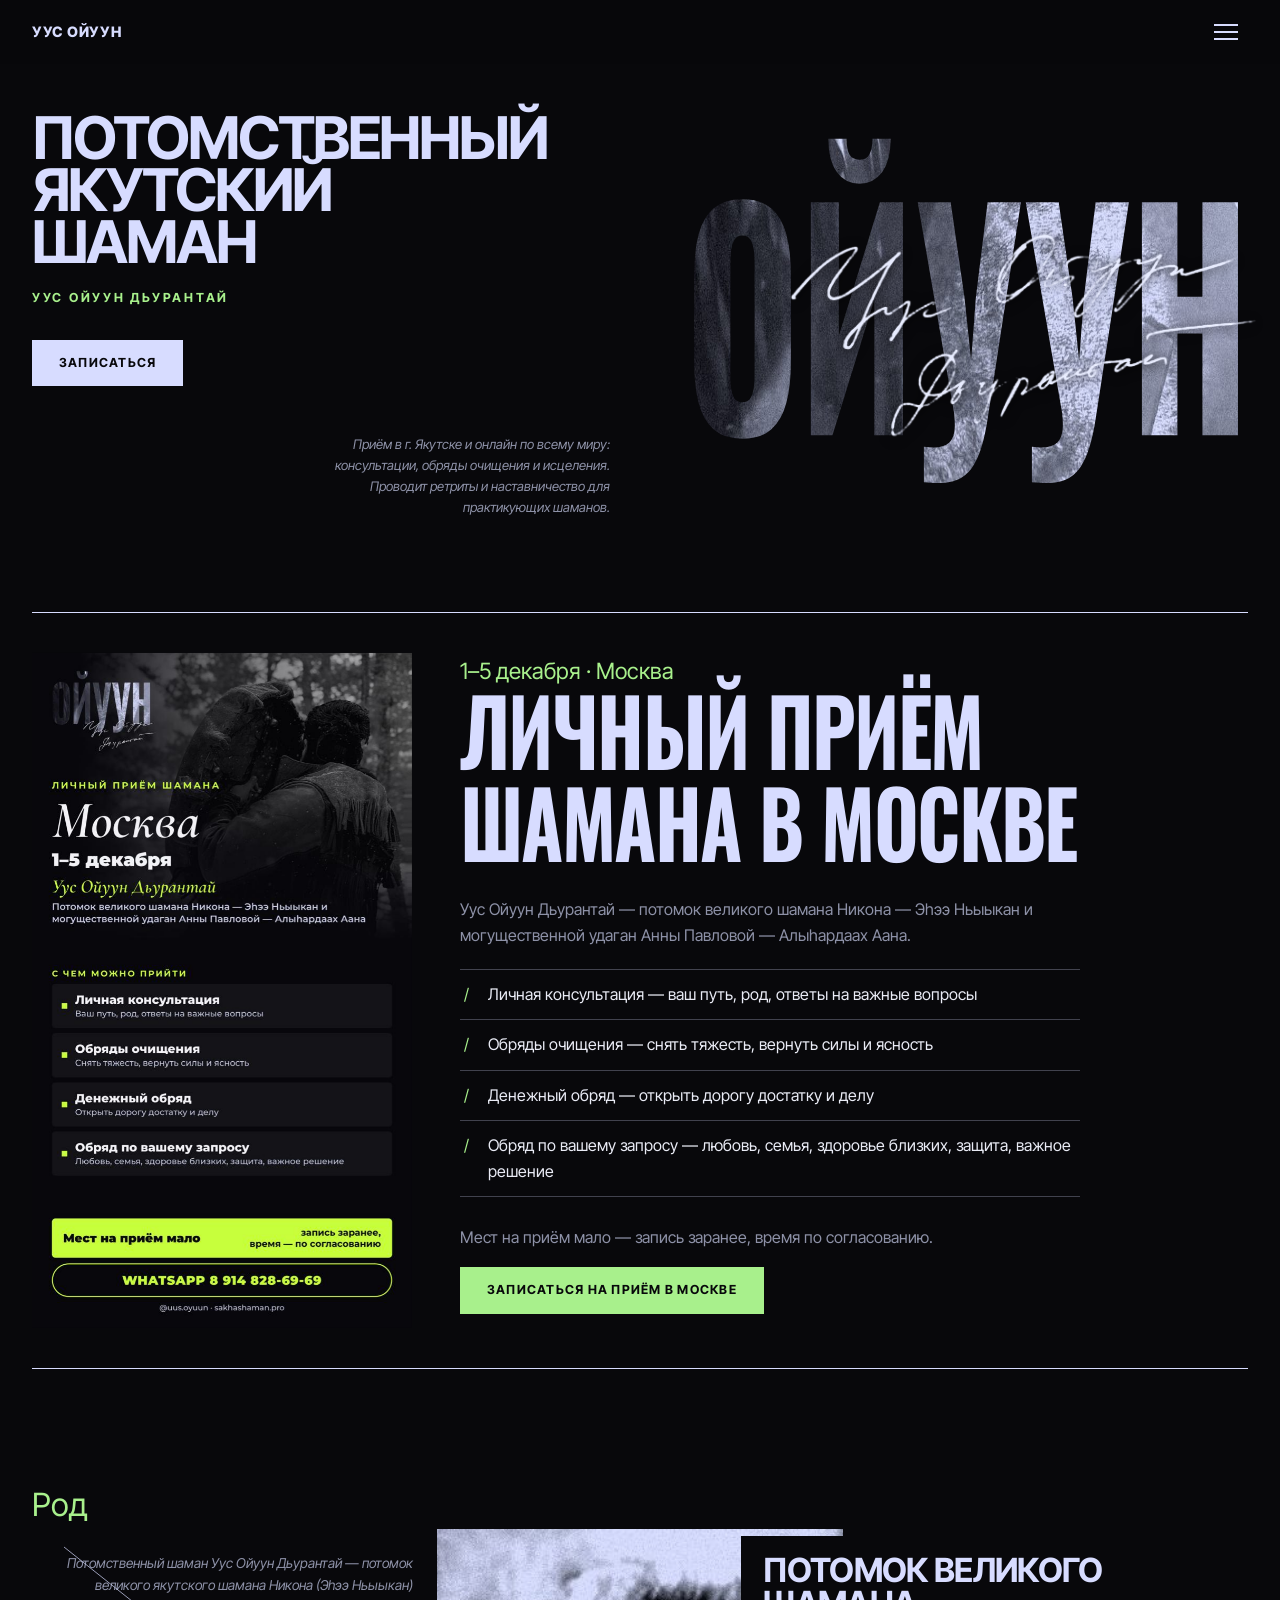
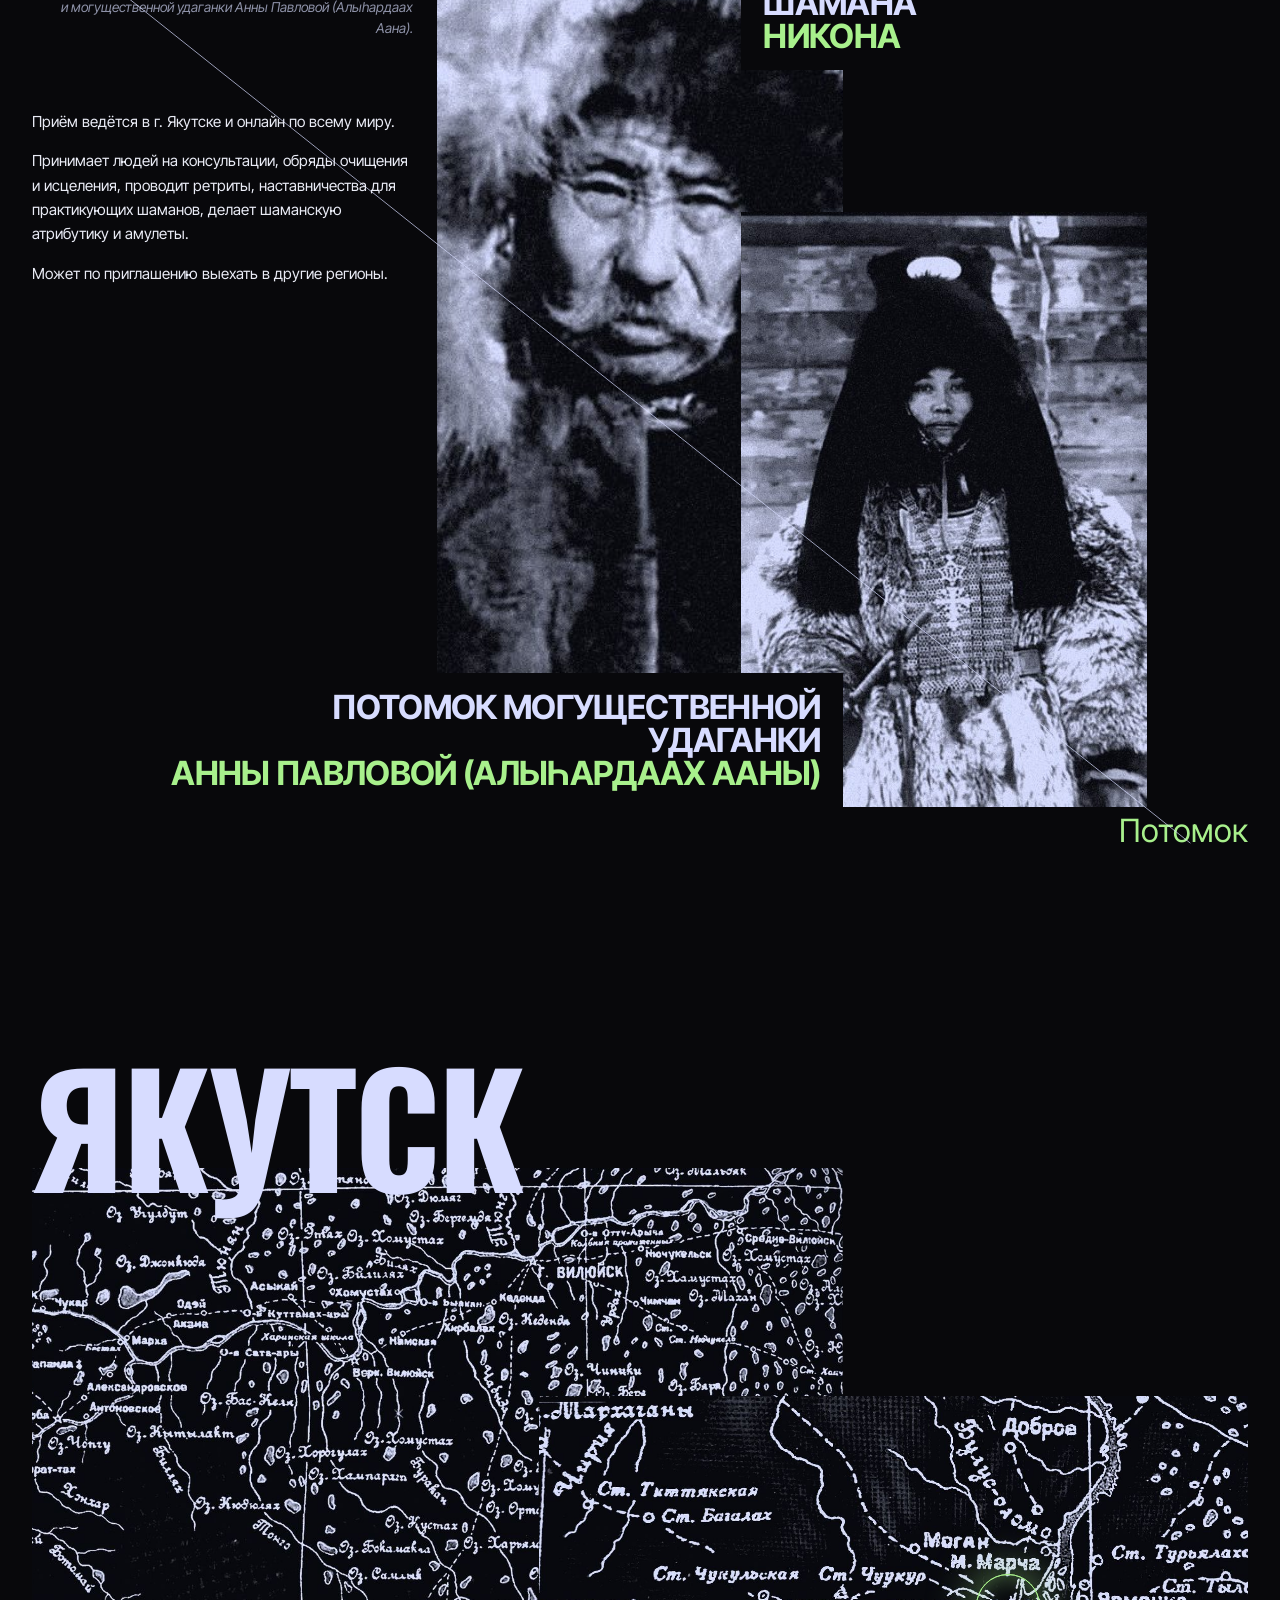
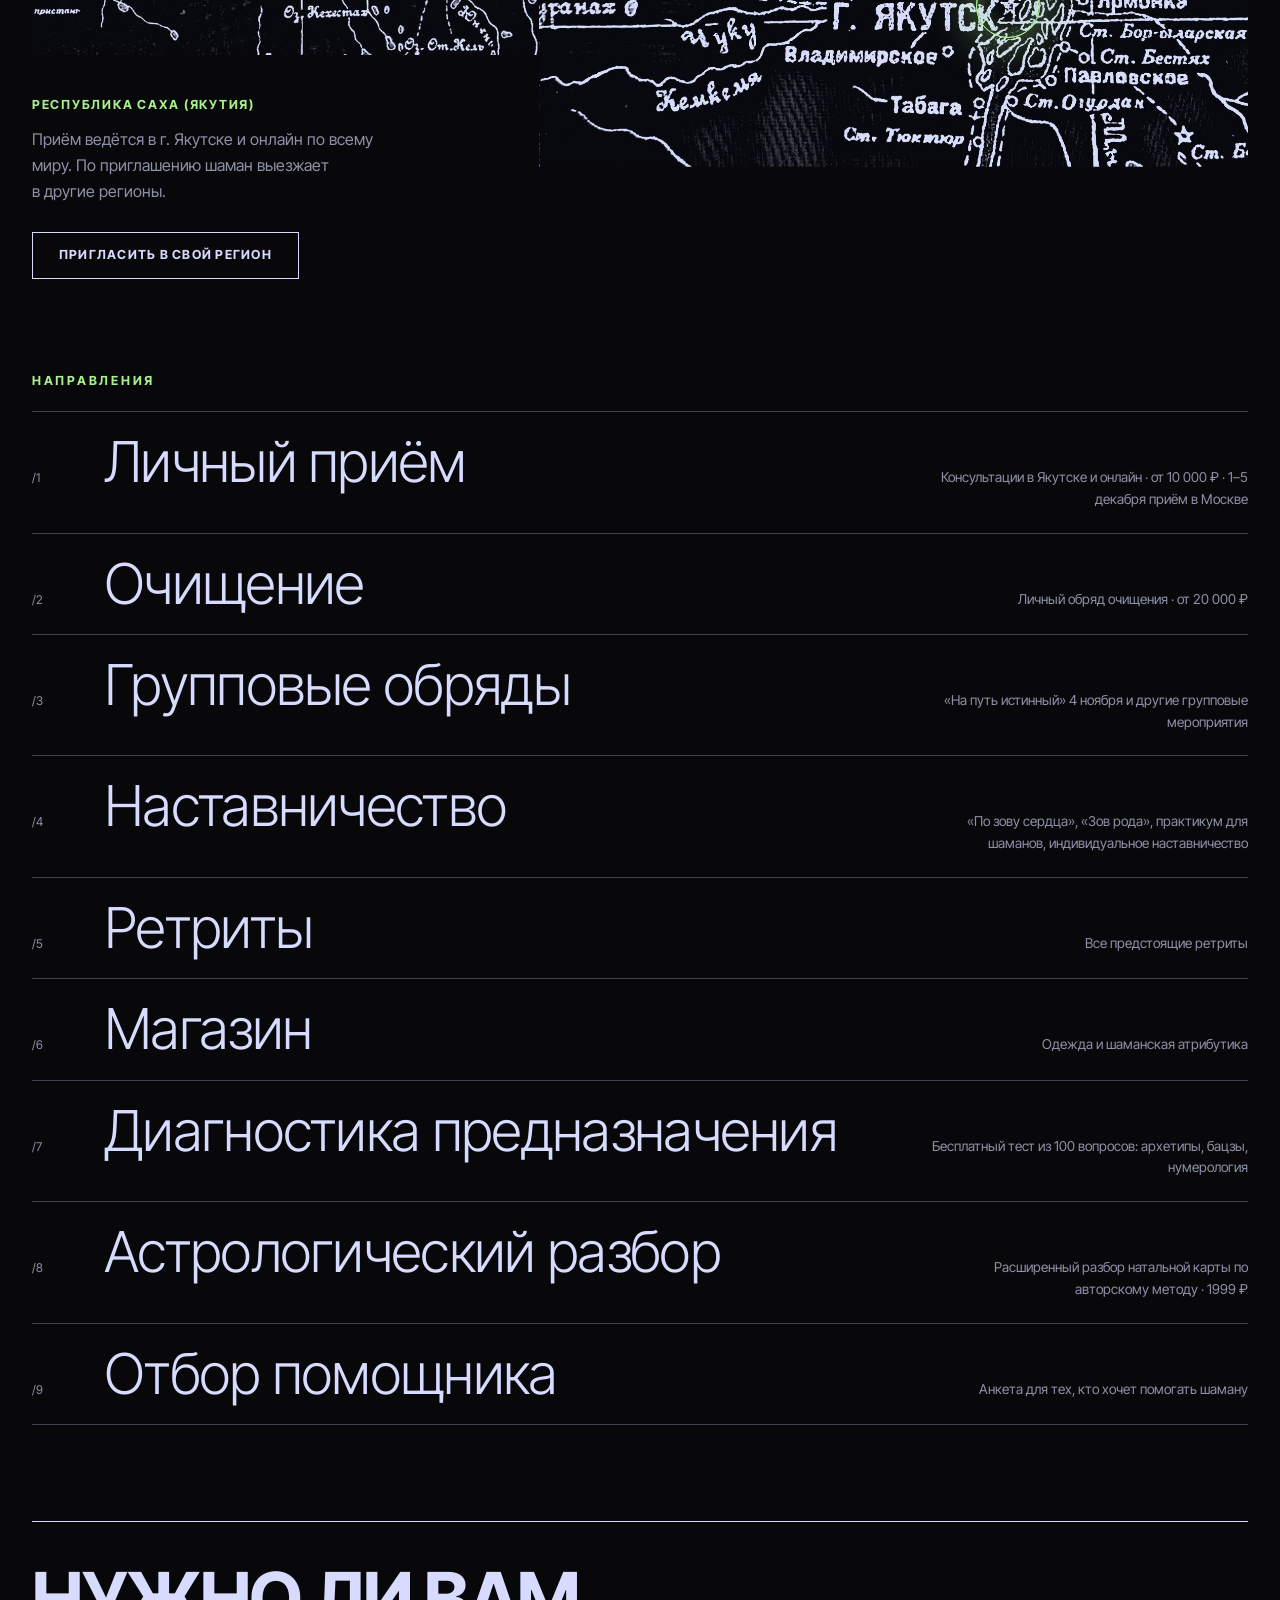
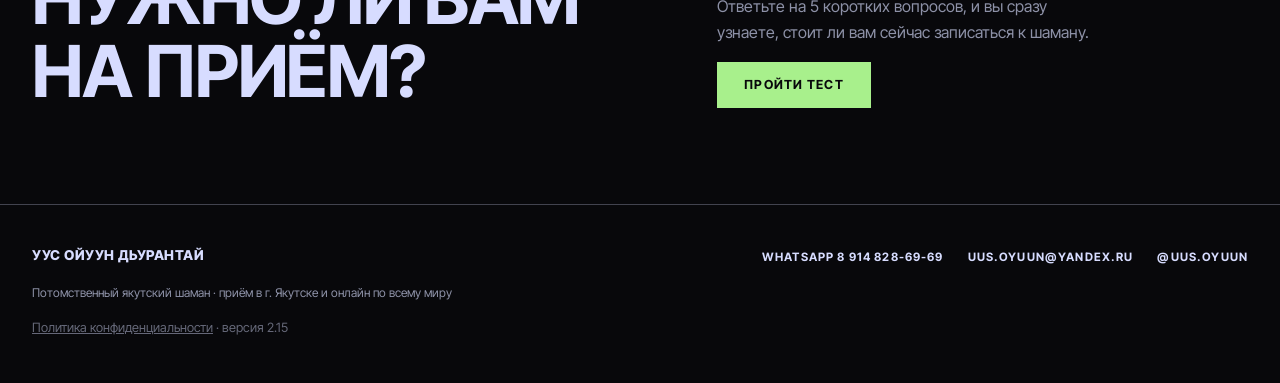
==== commit 4382aaa2: "Moscow announcement 1–5 December; remove dates from mentorship posters Co-Authored-By: Claude Opus 5" ====
--- a/index.html
+++ b/index.html
@@ -12,7 +12,7 @@
   <link rel="preconnect" href="https://fonts.googleapis.com">
   <link rel="preconnect" href="https://fonts.gstatic.com" crossorigin>
   <link href="https://fonts.googleapis.com/css2?family=Inter+Tight:ital,wght@0,300;0,400;0,500;0,700;0,800;1,400&family=Oswald:wght@600;700&display=swap" rel="stylesheet">
-  <link rel="stylesheet" href="style.css?v=202611061">
+  <link rel="stylesheet" href="style.css?v=202611141">
 </head>
 <body>
   <header class="site-header">
@@ -61,20 +61,20 @@
       <div class="container">
         <div class="feature feature-poster moscow" id="moskva">
           <figure class="poster">
-            <img src="img/moskva-dekabr.jpg" width="720" height="1280" loading="lazy" alt="Афиша: Уус Ойуун Дьурантай в Москве 8–11 декабря — обряды и личный приём">
+            <img src="img/moskva-1-5-dekabrya.jpg" width="720" height="1280" alt="Афиша: личный приём шамана Уус Ойуун Дьурантай в Москве 1–5 декабря">
           </figure>
           <div>
-            <p class="eyebrow">8–11 декабря · Москва</p>
-            <h2>Шаман в Москве</h2>
-            <p>Уус Ойуун Дьурантай, потомок великого шамана Никона — Эһээ Ньыыкан и удаганки Анны Павловой — Алыһардаах Ааны, приезжает в Москву. Обряды и личный приём.</p>
-            <ul class="list">
-              <li>Денежные обряды</li>
-              <li>Обряды очищения</li>
-              <li>Личные приёмы и консультации</li>
-              <li>Обряды под ваш запрос</li>
-            </ul>
-            <p>Мест в Москве немного — забронируйте своё время заранее. Цены на приёмы и обряды в Москве — при записи.</p>
-            <a class="btn btn-lime js-wa" data-msg="Здравствуйте! Хочу записаться на приём в Москве 8–11 декабря." href="https://wa.me/79148286969" target="_blank" rel="noopener">Записаться на приём в Москве</a>
+            <p class="eyebrow">1–5 декабря · Москва</p>
+            <h2>Личный приём шамана в Москве</h2>
+            <p>Уус Ойуун Дьурантай — потомок великого шамана Никона — Эһээ Ньыыкан и могущественной удаган Анны Павловой — Алыһардаах Аана.</p>
+            <ul class="list">
+              <li>Личная консультация — ваш путь, род, ответы на важные вопросы</li>
+              <li>Обряды очищения — снять тяжесть, вернуть силы и ясность</li>
+              <li>Денежный обряд — открыть дорогу достатку и делу</li>
+              <li>Обряд по вашему запросу — любовь, семья, здоровье близких, защита, важное решение</li>
+            </ul>
+            <p>Мест на приём мало — запись заранее, время по согласованию.</p>
+            <a class="btn btn-lime js-wa" data-msg="Здравствуйте! Хочу записаться на приём в Москве 1–5 декабря." href="https://wa.me/79148286969" target="_blank" rel="noopener">Записаться на приём в Москве</a>
           </div>
         </div>
       </div>
@@ -117,7 +117,7 @@
       <div class="container services">
         <h2 class="section-title">Направления</h2>
         <ol class="service-list">
-          <li><a href="#priem" data-tab="priem"><sup>/1</sup><span class="service-name">Личный приём</span><span class="service-desc">Консультации в Якутске и онлайн · от 10 000 ₽ · 8–11 декабря приём в Москве</span></a></li>
+          <li><a href="#priem" data-tab="priem"><sup>/1</sup><span class="service-name">Личный приём</span><span class="service-desc">Консультации в Якутске и онлайн · от 10 000 ₽ · 1–5 декабря приём в Москве</span></a></li>
           <li><a href="#ochishchenie" data-tab="ochishchenie"><sup>/2</sup><span class="service-name">Очищение</span><span class="service-desc">Личный обряд очищения · от 20 000 ₽</span></a></li>
           <li><a href="#gruppovye" data-tab="gruppovye"><sup>/3</sup><span class="service-name">Групповые обряды</span><span class="service-desc">«На путь истинный» 4 ноября и другие групповые мероприятия</span></a></li>
           <li><a href="#nastavnichestvo" data-tab="nastavnichestvo"><sup>/4</sup><span class="service-name">Наставничество</span><span class="service-desc">«По зову сердца», «Зов рода», практикум для шаманов, индивидуальное наставничество</span></a></li>
@@ -168,8 +168,8 @@
             </ul>
           </div>
           <div class="cta-box">
-            <p class="cta-moscow"><b>8–11 декабря — приём в Москве.</b> Мест немного, цены в Москве уточняйте при записи.</p>
-            <a class="btn btn-lime js-wa" data-msg="Здравствуйте! Хочу записаться на приём в Москве 8–11 декабря." href="https://wa.me/79148286969" target="_blank" rel="noopener">Записаться в Москве</a>
+            <p class="cta-moscow"><b>1–5 декабря — приём в Москве.</b> Мест немного, цены в Москве уточняйте при записи.</p>
+            <a class="btn btn-lime js-wa" data-msg="Здравствуйте! Хочу записаться на приём в Москве 1–5 декабря." href="https://wa.me/79148286969" target="_blank" rel="noopener">Записаться в Москве</a>
             <hr class="cta-sep">
             <p class="cta-note" style="margin-top:0 !important">В Якутске и онлайн</p>
             <p class="price" style="font-size:2rem;font-weight:800;color:var(--frost);margin:0 0 4px">от 10 000 ₽</p>
@@ -281,13 +281,13 @@
         <p class="page-lead">«По зову сердца» · «Зов рода» · практикум для шаманов · индивидуальное наставничество</p>
         <div class="nast-grid">
           <a class="nast-card js-wa" id="soprovozhdenie" data-msg="Здравствуйте! Хочу записаться на наставничество «По зову сердца»." href="#kontakty">
-            <img src="img/po-zovu-serdtsa.jpg" width="900" height="1628" loading="lazy" alt="Наставничество «По зову сердца»: для тех, кто ищет свой путь, с психологом и шаманом. Старт 14 ноября, суббота и воскресенье, 10:00–13:00">
+            <img src="img/po-zovu-serdtsa.jpg" width="900" height="1337" loading="lazy" alt="Наставничество «По зову сердца»: для тех, кто ищет свой путь, с психологом и шаманом">
           </a>
           <a class="nast-card js-wa" id="zov-roda" data-msg="Здравствуйте! Хочу записаться на наставничество «Зов рода»." href="#kontakty">
-            <img src="img/zov-roda.jpg" width="900" height="1611" loading="lazy" alt="Наставничество «Зов рода»: для открывающихся людей, только теория с шаманом. Старт 11 ноября, 7 встреч по средам, 16:00–18:00">
+            <img src="img/zov-roda.jpg" width="900" height="1355" loading="lazy" alt="Наставничество «Зов рода»: для открывающихся людей, только теория с шаманом">
           </a>
           <a class="nast-card js-wa" id="praktikum" data-msg="Здравствуйте! Хочу записаться на практикум для шаманов «Секретные техники»." href="#kontakty">
-            <img src="img/praktikum-shamanov.jpg" width="900" height="1637" loading="lazy" alt="Практикум для шаманов «Секретные техники» от Уус Ойуун Дьурантай. Старт 28 ноября, 4 дня, 16:00–20:00">
+            <img src="img/praktikum-shamanov.jpg" width="900" height="1425" loading="lazy" alt="Практикум для шаманов «Секретные техники» от Уус Ойуун Дьурантай">
           </a>
           <a class="nast-card js-wa" id="lichnoe-nastavnichestvo" data-msg="Здравствуйте! Хочу на индивидуальное наставничество." href="#kontakty">
             <img src="img/individualnoe-nastavnichestvo.jpg" width="900" height="1634" loading="lazy" alt="Индивидуальное наставничество лично с шаманом: для тех, кто уже решился на путь шаманизма. Осталось 1 место">
@@ -538,17 +538,17 @@
         <a href="https://instagram.com/uus.oyuun" target="_blank" rel="noopener">@uus.oyuun</a>
       </div>
       <p class="footer-place">Потомственный якутский шаман · приём в г. Якутске и онлайн по всему миру</p>
-      <p class="footer-legal"><a href="privacy.html">Политика конфиденциальности</a> · версия 2.14</p>
+      <p class="footer-legal"><a href="privacy.html">Политика конфиденциальности</a> · версия 2.15</p>
     </div>
   </footer>
 
-  <script src="script.js?v=202611061"></script>
-  <script src="diag.js?v=202611061"></script>
+  <script src="script.js?v=202611141"></script>
+  <script src="diag.js?v=202611141"></script>
   <script src="vendor/astronomy-2.1.19.min.js"></script>
-  <script src="cities.js?v=202611061"></script>
-  <script src="astro-calc.js?v=202611061"></script>
-  <script src="astro.js?v=202611061"></script>
-  <script src="pdf.js?v=202611061"></script>
-  <script src="helper.js?v=202611061"></script>
+  <script src="cities.js?v=202611141"></script>
+  <script src="astro-calc.js?v=202611141"></script>
+  <script src="astro.js?v=202611141"></script>
+  <script src="pdf.js?v=202611141"></script>
+  <script src="helper.js?v=202611141"></script>
 </body>
 </html>
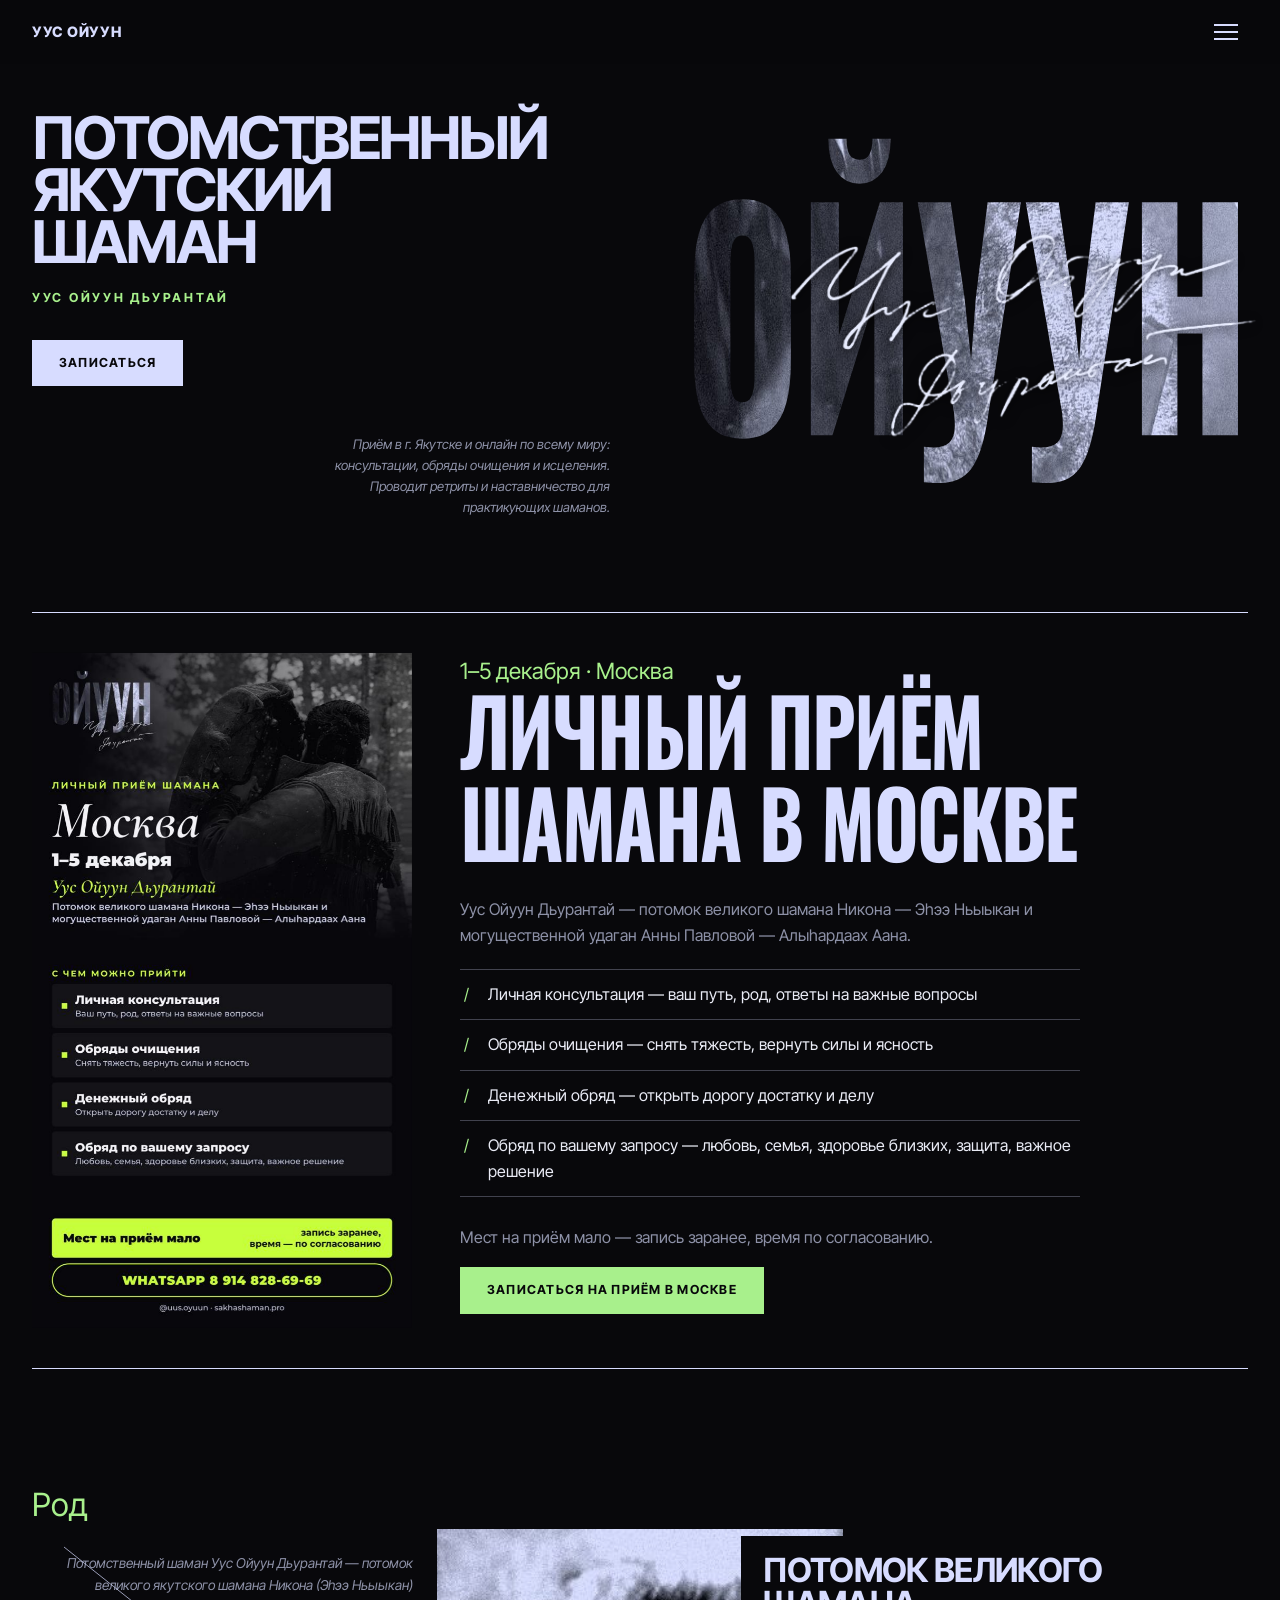
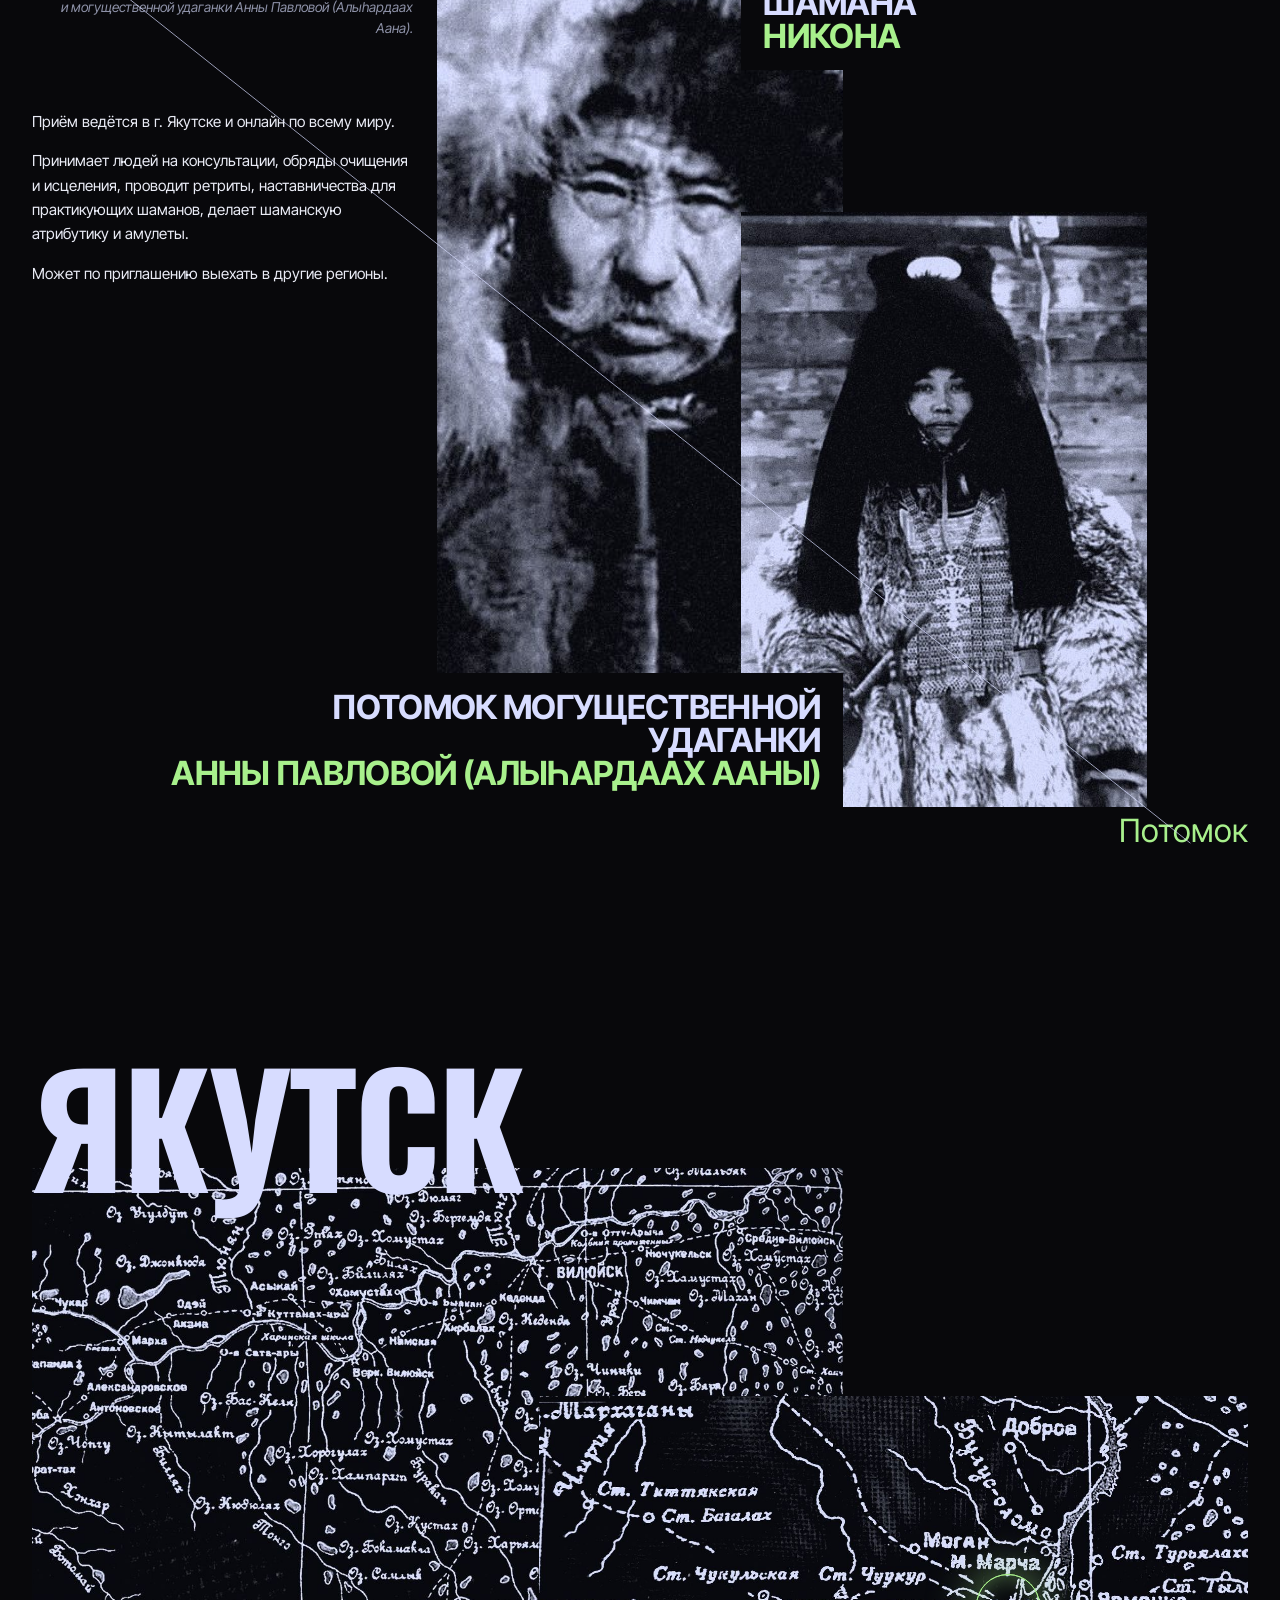
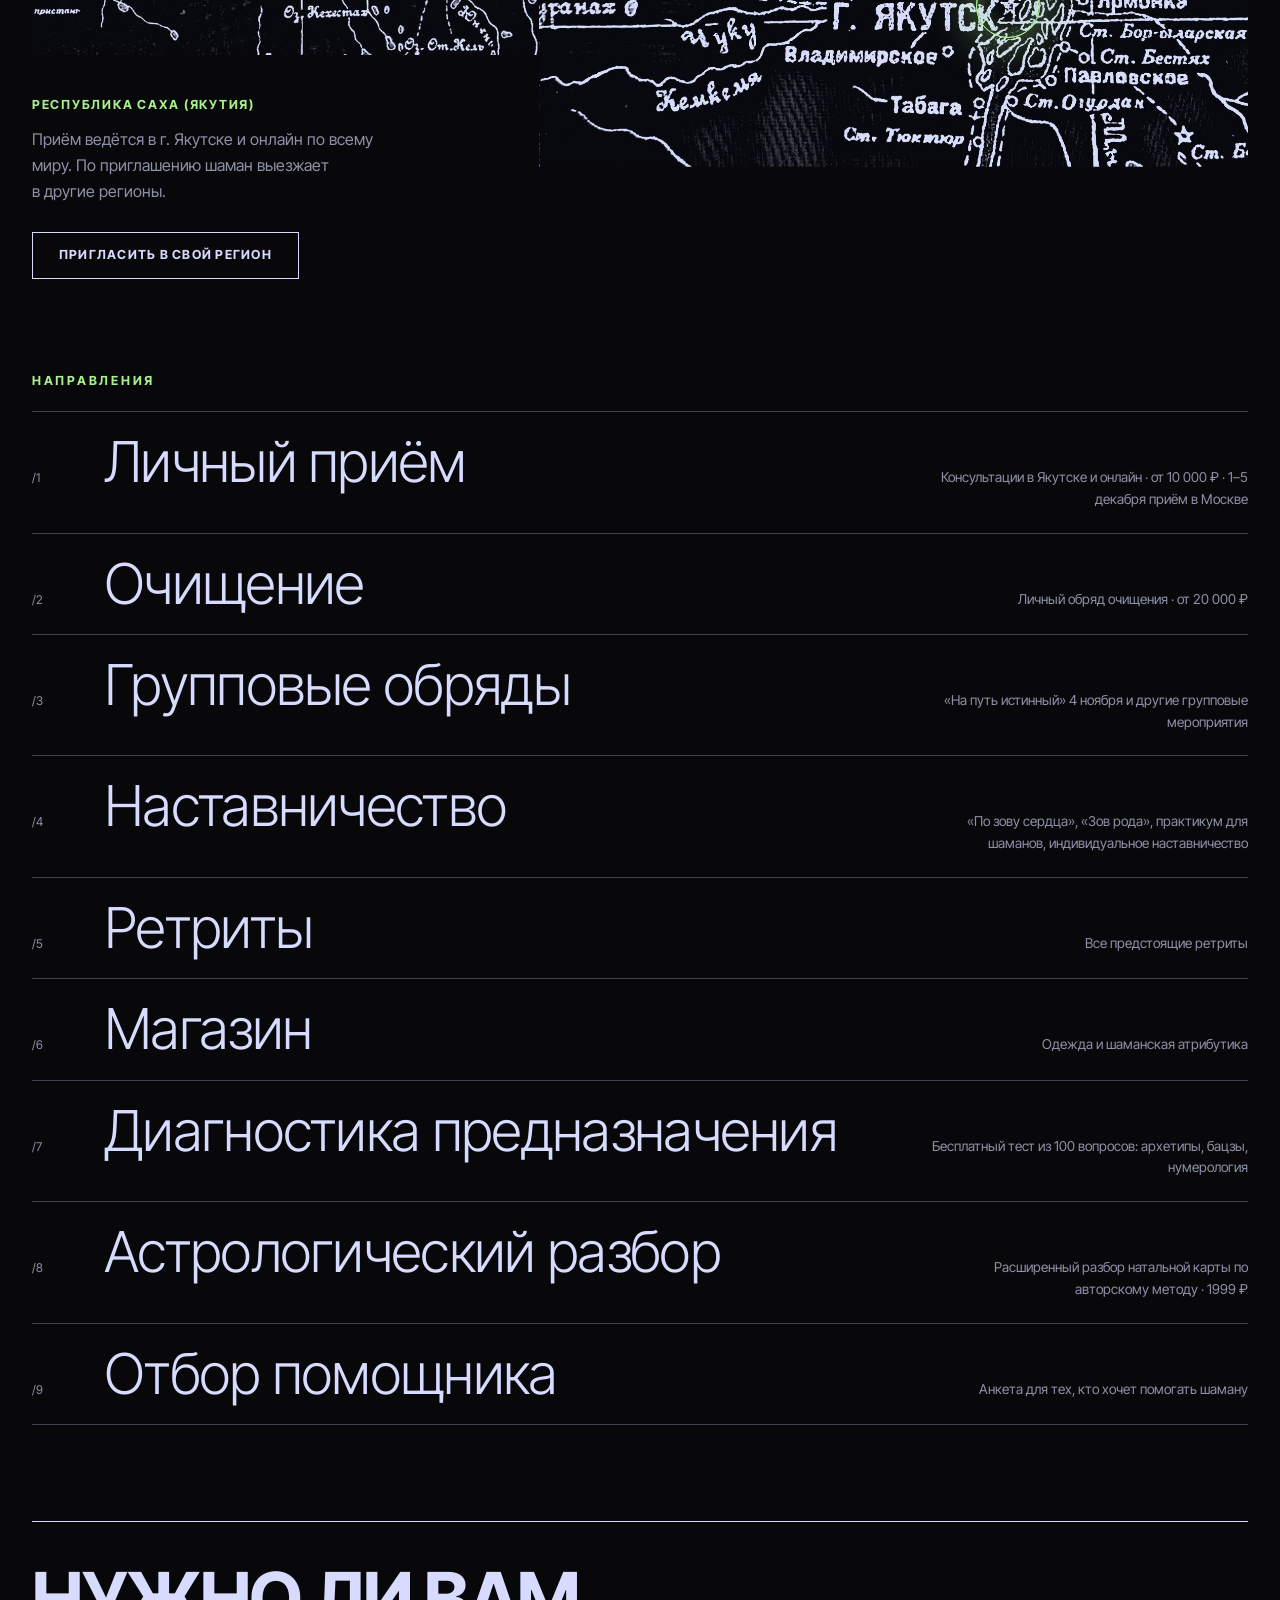
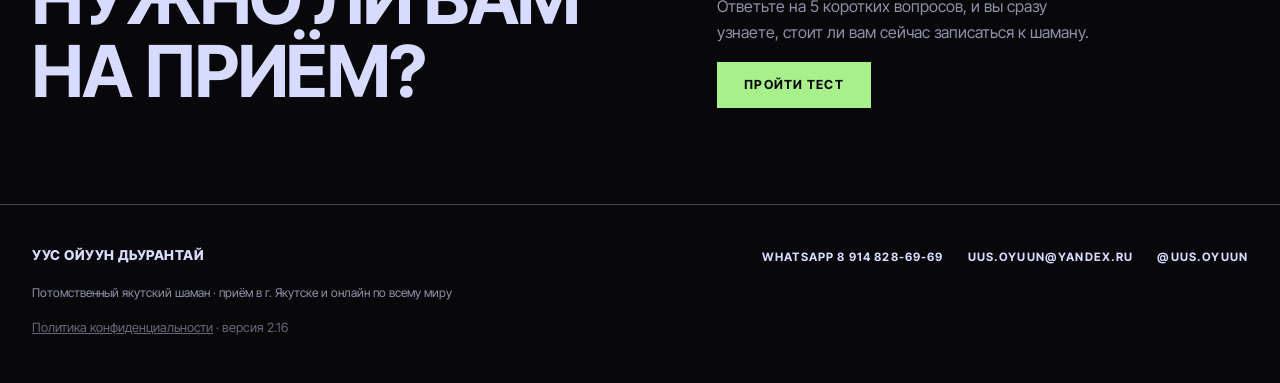
==== commit e988e57b: "Shop: add «Дух-помощник» (pine, handmade) Co-Authored-By: Claude Opus 5.5 <noreply@anthropic.com> Cl" ====
--- a/index.html
+++ b/index.html
@@ -12,7 +12,7 @@
   <link rel="preconnect" href="https://fonts.googleapis.com">
   <link rel="preconnect" href="https://fonts.gstatic.com" crossorigin>
   <link href="https://fonts.googleapis.com/css2?family=Inter+Tight:ital,wght@0,300;0,400;0,500;0,700;0,800;1,400&family=Oswald:wght@600;700&display=swap" rel="stylesheet">
-  <link rel="stylesheet" href="style.css?v=202611141">
+  <link rel="stylesheet" href="style.css?v=202611142">
 </head>
 <body>
   <header class="site-header">
@@ -431,6 +431,12 @@
             <p>«Гагара» — 8 000 ₽ и «Лунный заяц» — 10 000 ₽, в наличии. Доставка Почтой России включена.</p>
             <a class="btn btn-small js-wa" data-msg="Здравствуйте! Интересуют амулеты." href="#kontakty">Заказать</a>
           </article>
+          <article class="product" id="dukh-pomoshchnik">
+            <div class="product-img"><svg viewBox="0 0 100 100" aria-hidden="true"><ellipse cx="50" cy="24" rx="11" ry="13" fill="none" stroke="currentColor" stroke-width="2"/><path d="M45 22h3M52 22h3M46 29q4 3 8 0" stroke="currentColor" stroke-width="1.5" fill="none"/><path d="M39 37h22l4 50H35z" fill="none" stroke="currentColor" stroke-width="2"/><path d="M39 50h22M38 63h24M37 76h26M50 37v50" stroke="currentColor" stroke-width="1"/></svg></div>
+            <h3>Дух-помощник</h3>
+            <p>Дерево, сосна. Полностью ручная работа. Помогает в исполнении желаний, открывает пути человека.</p>
+            <a class="btn btn-small js-wa" data-msg="Здравствуйте! Интересует дух-помощник из сосны." href="#kontakty">Заказать</a>
+          </article>
           <article class="product">
             <div class="product-img"><svg viewBox="0 0 100 100" aria-hidden="true"><path d="M50 12v76" stroke="currentColor" stroke-width="2"/><path d="M50 30l-16-10M50 30l16-10M50 50l-20-10M50 50l20-10M50 70l-14-8M50 70l14-8" stroke="currentColor" stroke-width="1.5"/></svg></div>
             <h3>Шаманская атрибутика</h3>
@@ -538,17 +544,17 @@
         <a href="https://instagram.com/uus.oyuun" target="_blank" rel="noopener">@uus.oyuun</a>
       </div>
       <p class="footer-place">Потомственный якутский шаман · приём в г. Якутске и онлайн по всему миру</p>
-      <p class="footer-legal"><a href="privacy.html">Политика конфиденциальности</a> · версия 2.15</p>
+      <p class="footer-legal"><a href="privacy.html">Политика конфиденциальности</a> · версия 2.16</p>
     </div>
   </footer>
 
-  <script src="script.js?v=202611141"></script>
-  <script src="diag.js?v=202611141"></script>
+  <script src="script.js?v=202611142"></script>
+  <script src="diag.js?v=202611142"></script>
   <script src="vendor/astronomy-2.1.19.min.js"></script>
-  <script src="cities.js?v=202611141"></script>
-  <script src="astro-calc.js?v=202611141"></script>
-  <script src="astro.js?v=202611141"></script>
-  <script src="pdf.js?v=202611141"></script>
-  <script src="helper.js?v=202611141"></script>
+  <script src="cities.js?v=202611142"></script>
+  <script src="astro-calc.js?v=202611142"></script>
+  <script src="astro.js?v=202611142"></script>
+  <script src="pdf.js?v=202611142"></script>
+  <script src="helper.js?v=202611142"></script>
 </body>
 </html>
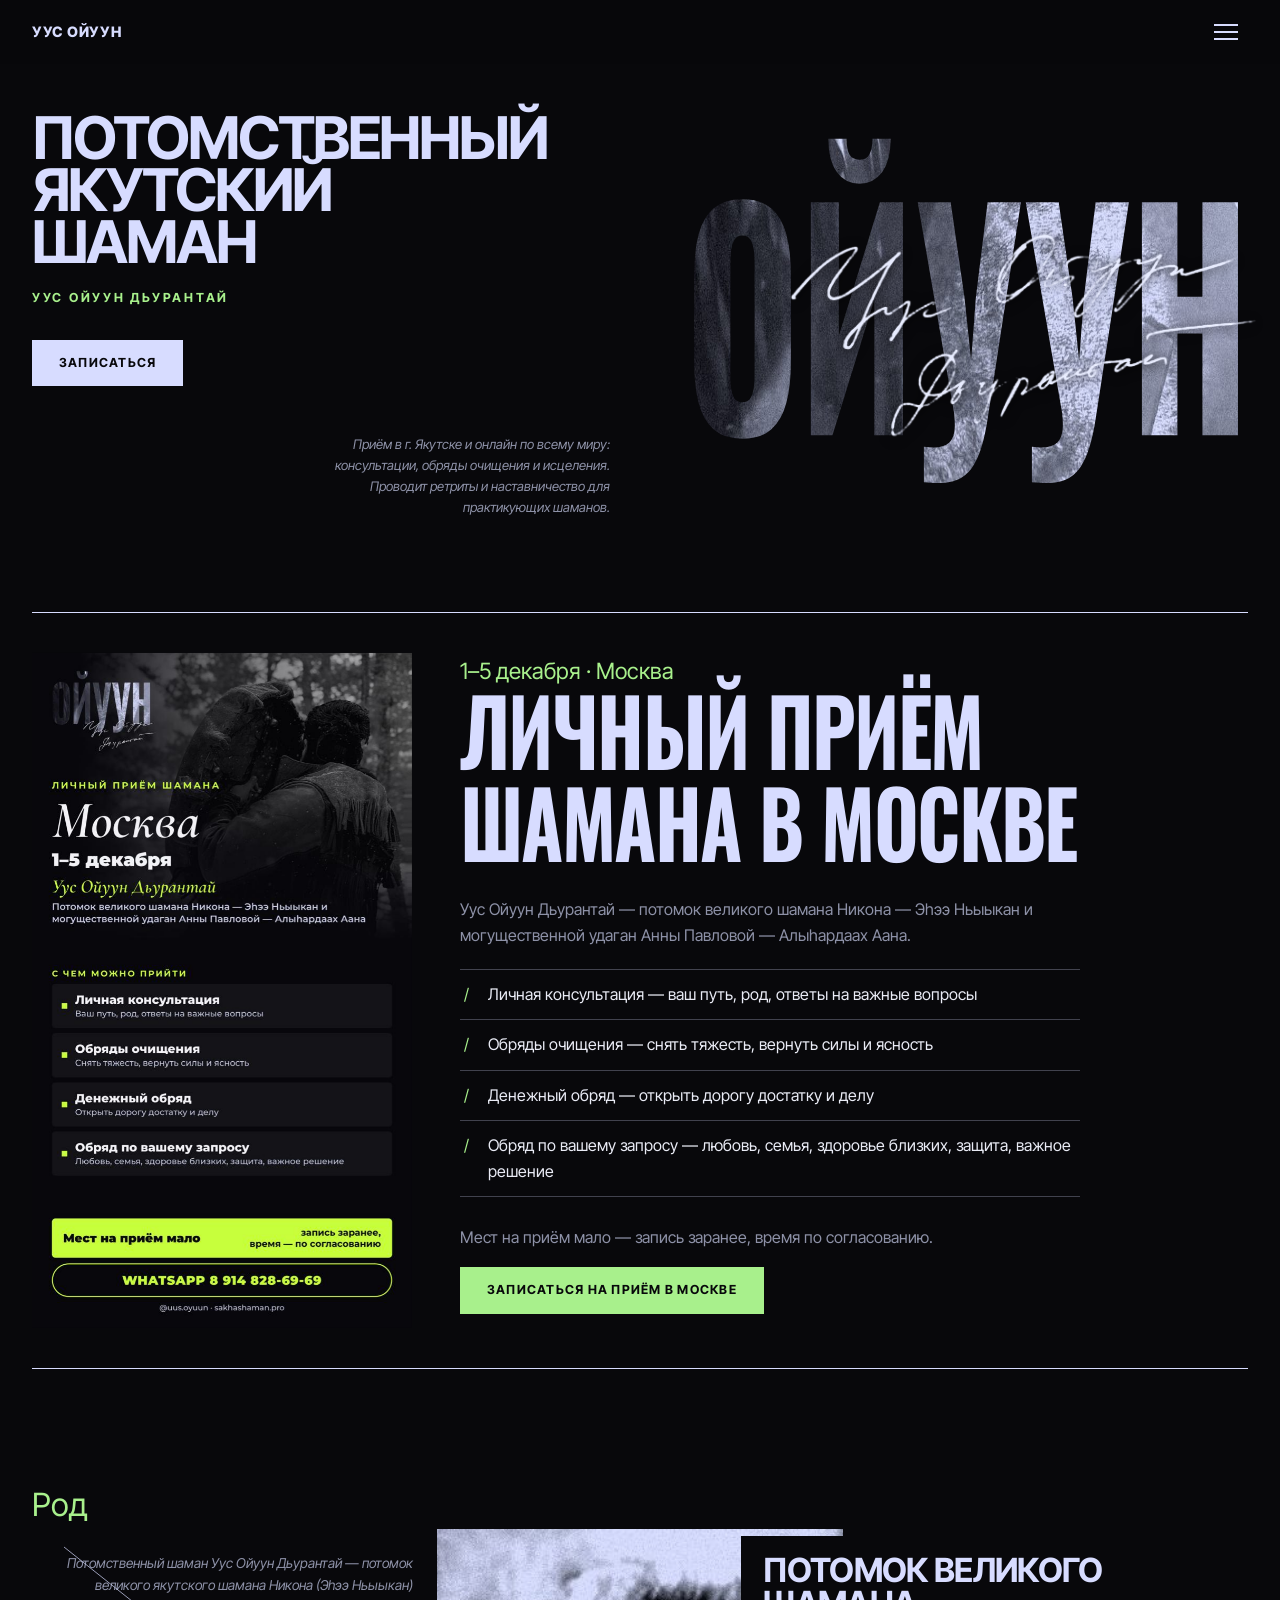
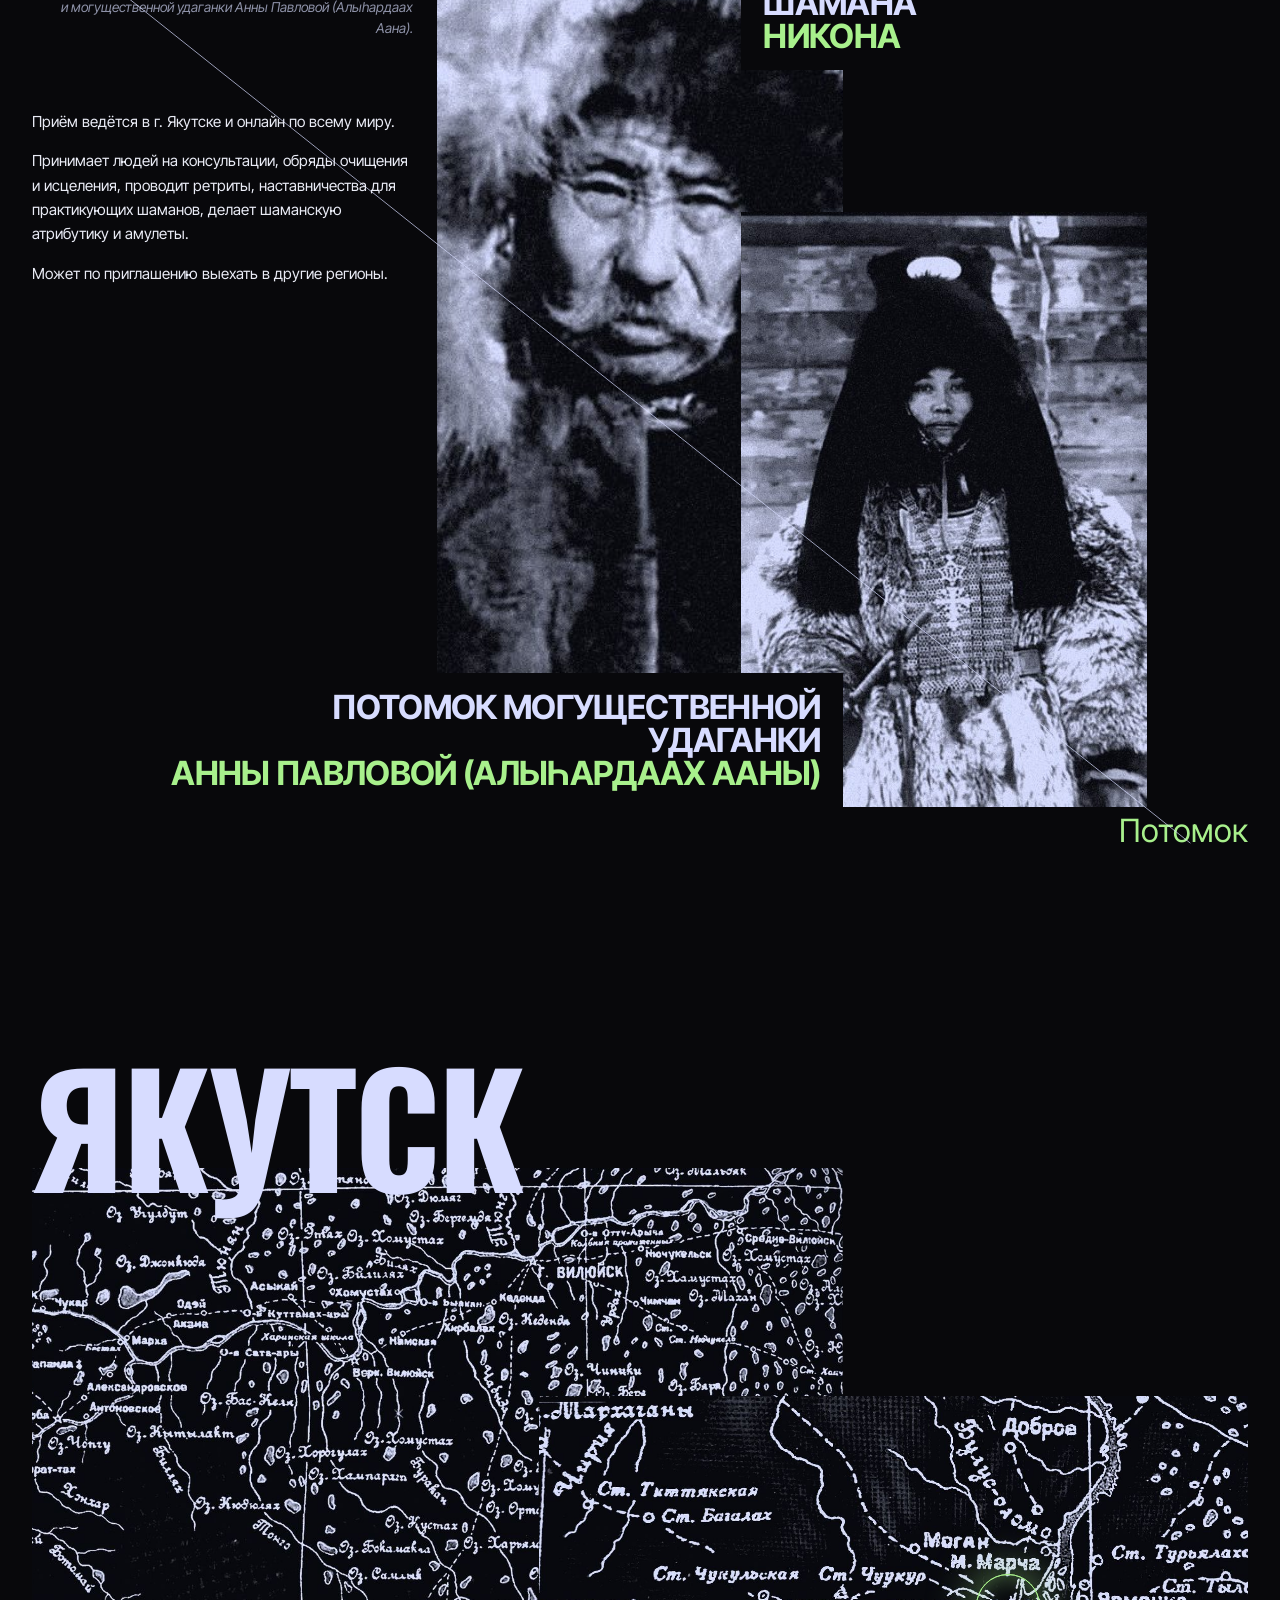
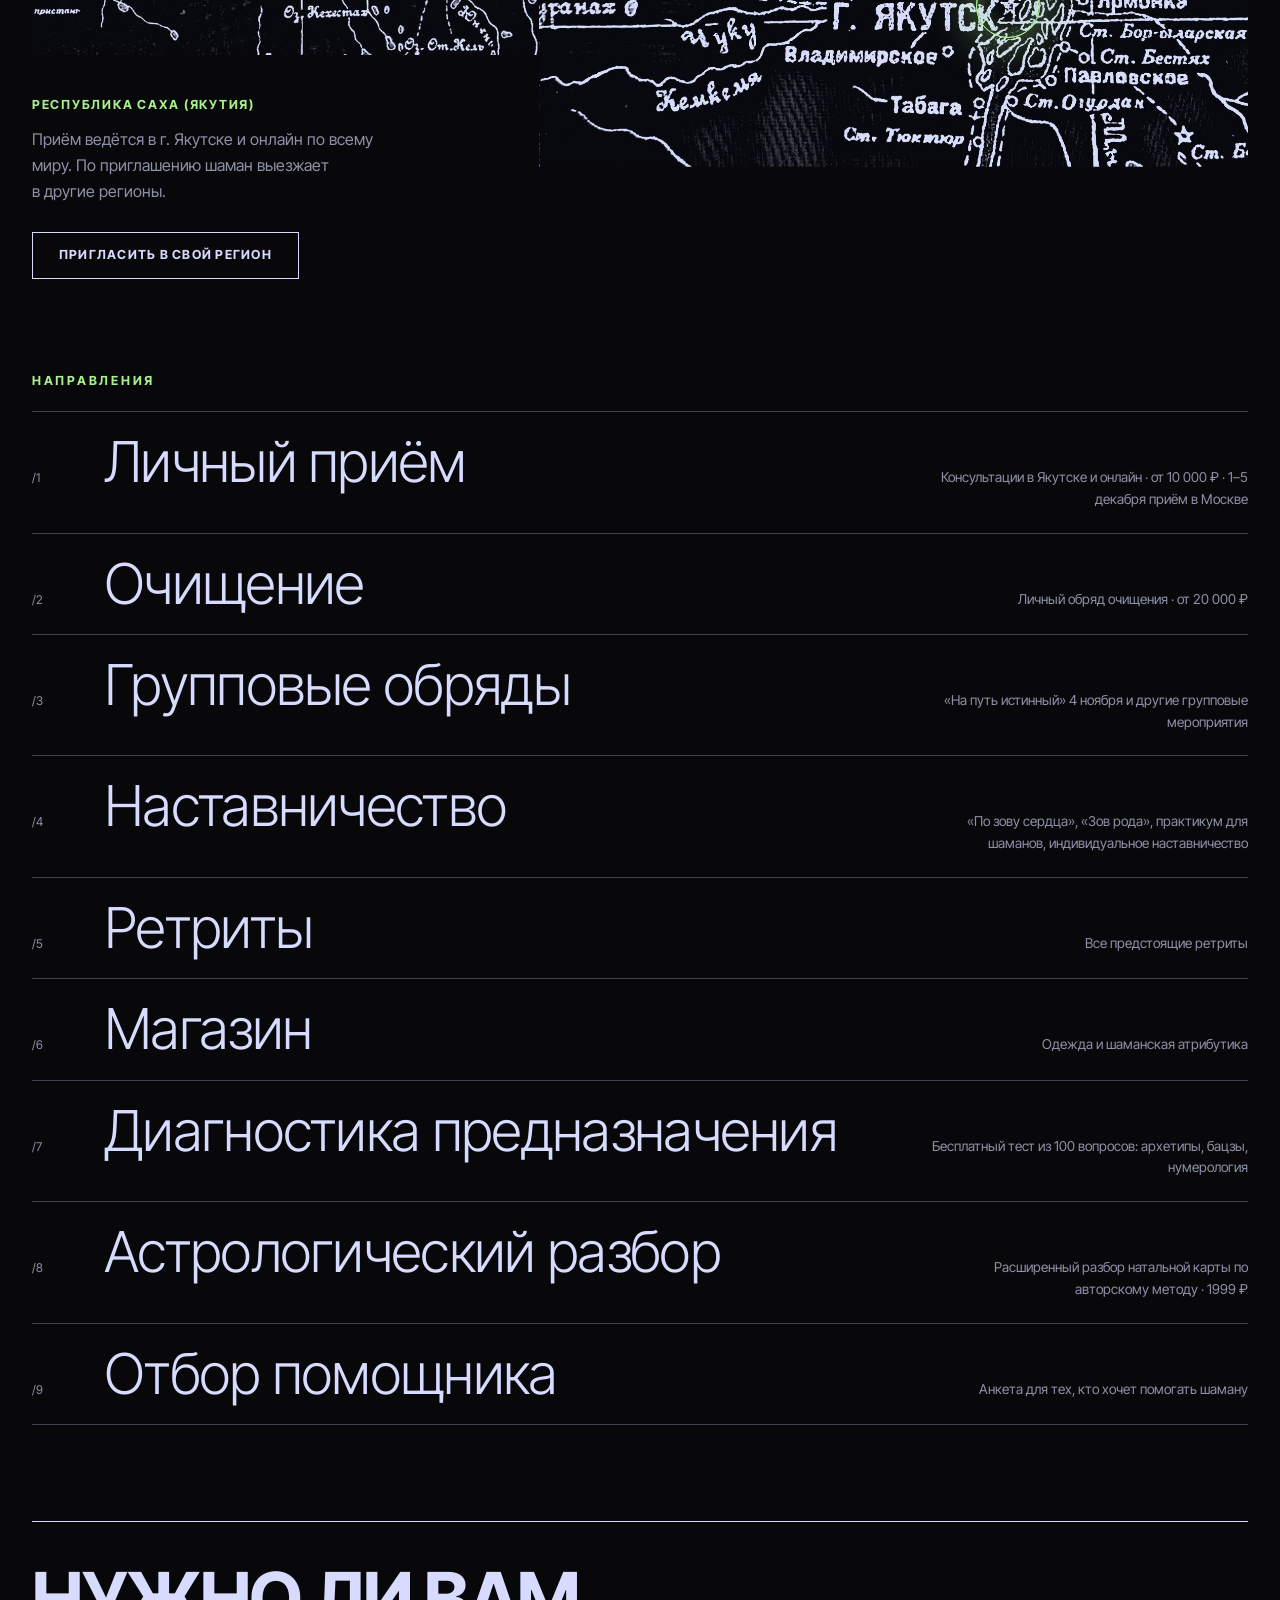
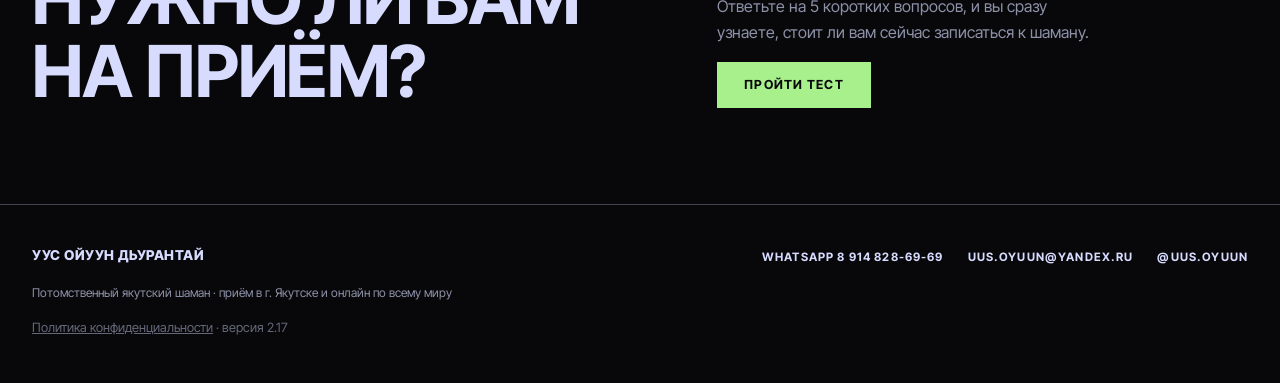
==== commit 3eede572: "Shop: mark «Дух-помощник» as coming soon Co-Authored-By: Claude Opus 5.5 <noreply@anthropic.com> Cla" ====
--- a/index.html
+++ b/index.html
@@ -12,7 +12,7 @@
   <link rel="preconnect" href="https://fonts.googleapis.com">
   <link rel="preconnect" href="https://fonts.gstatic.com" crossorigin>
   <link href="https://fonts.googleapis.com/css2?family=Inter+Tight:ital,wght@0,300;0,400;0,500;0,700;0,800;1,400&family=Oswald:wght@600;700&display=swap" rel="stylesheet">
-  <link rel="stylesheet" href="style.css?v=202611142">
+  <link rel="stylesheet" href="style.css?v=202611143">
 </head>
 <body>
   <header class="site-header">
@@ -433,9 +433,9 @@
           </article>
           <article class="product" id="dukh-pomoshchnik">
             <div class="product-img"><svg viewBox="0 0 100 100" aria-hidden="true"><ellipse cx="50" cy="24" rx="11" ry="13" fill="none" stroke="currentColor" stroke-width="2"/><path d="M45 22h3M52 22h3M46 29q4 3 8 0" stroke="currentColor" stroke-width="1.5" fill="none"/><path d="M39 37h22l4 50H35z" fill="none" stroke="currentColor" stroke-width="2"/><path d="M39 50h22M38 63h24M37 76h26M50 37v50" stroke="currentColor" stroke-width="1"/></svg></div>
+            <p class="eyebrow">Скоро</p>
             <h3>Дух-помощник</h3>
             <p>Дерево, сосна. Полностью ручная работа. Помогает в исполнении желаний, открывает пути человека.</p>
-            <a class="btn btn-small js-wa" data-msg="Здравствуйте! Интересует дух-помощник из сосны." href="#kontakty">Заказать</a>
           </article>
           <article class="product">
             <div class="product-img"><svg viewBox="0 0 100 100" aria-hidden="true"><path d="M50 12v76" stroke="currentColor" stroke-width="2"/><path d="M50 30l-16-10M50 30l16-10M50 50l-20-10M50 50l20-10M50 70l-14-8M50 70l14-8" stroke="currentColor" stroke-width="1.5"/></svg></div>
@@ -544,17 +544,17 @@
         <a href="https://instagram.com/uus.oyuun" target="_blank" rel="noopener">@uus.oyuun</a>
       </div>
       <p class="footer-place">Потомственный якутский шаман · приём в г. Якутске и онлайн по всему миру</p>
-      <p class="footer-legal"><a href="privacy.html">Политика конфиденциальности</a> · версия 2.16</p>
+      <p class="footer-legal"><a href="privacy.html">Политика конфиденциальности</a> · версия 2.17</p>
     </div>
   </footer>
 
-  <script src="script.js?v=202611142"></script>
-  <script src="diag.js?v=202611142"></script>
+  <script src="script.js?v=202611143"></script>
+  <script src="diag.js?v=202611143"></script>
   <script src="vendor/astronomy-2.1.19.min.js"></script>
-  <script src="cities.js?v=202611142"></script>
-  <script src="astro-calc.js?v=202611142"></script>
-  <script src="astro.js?v=202611142"></script>
-  <script src="pdf.js?v=202611142"></script>
-  <script src="helper.js?v=202611142"></script>
+  <script src="cities.js?v=202611143"></script>
+  <script src="astro-calc.js?v=202611143"></script>
+  <script src="astro.js?v=202611143"></script>
+  <script src="pdf.js?v=202611143"></script>
+  <script src="helper.js?v=202611143"></script>
 </body>
 </html>
